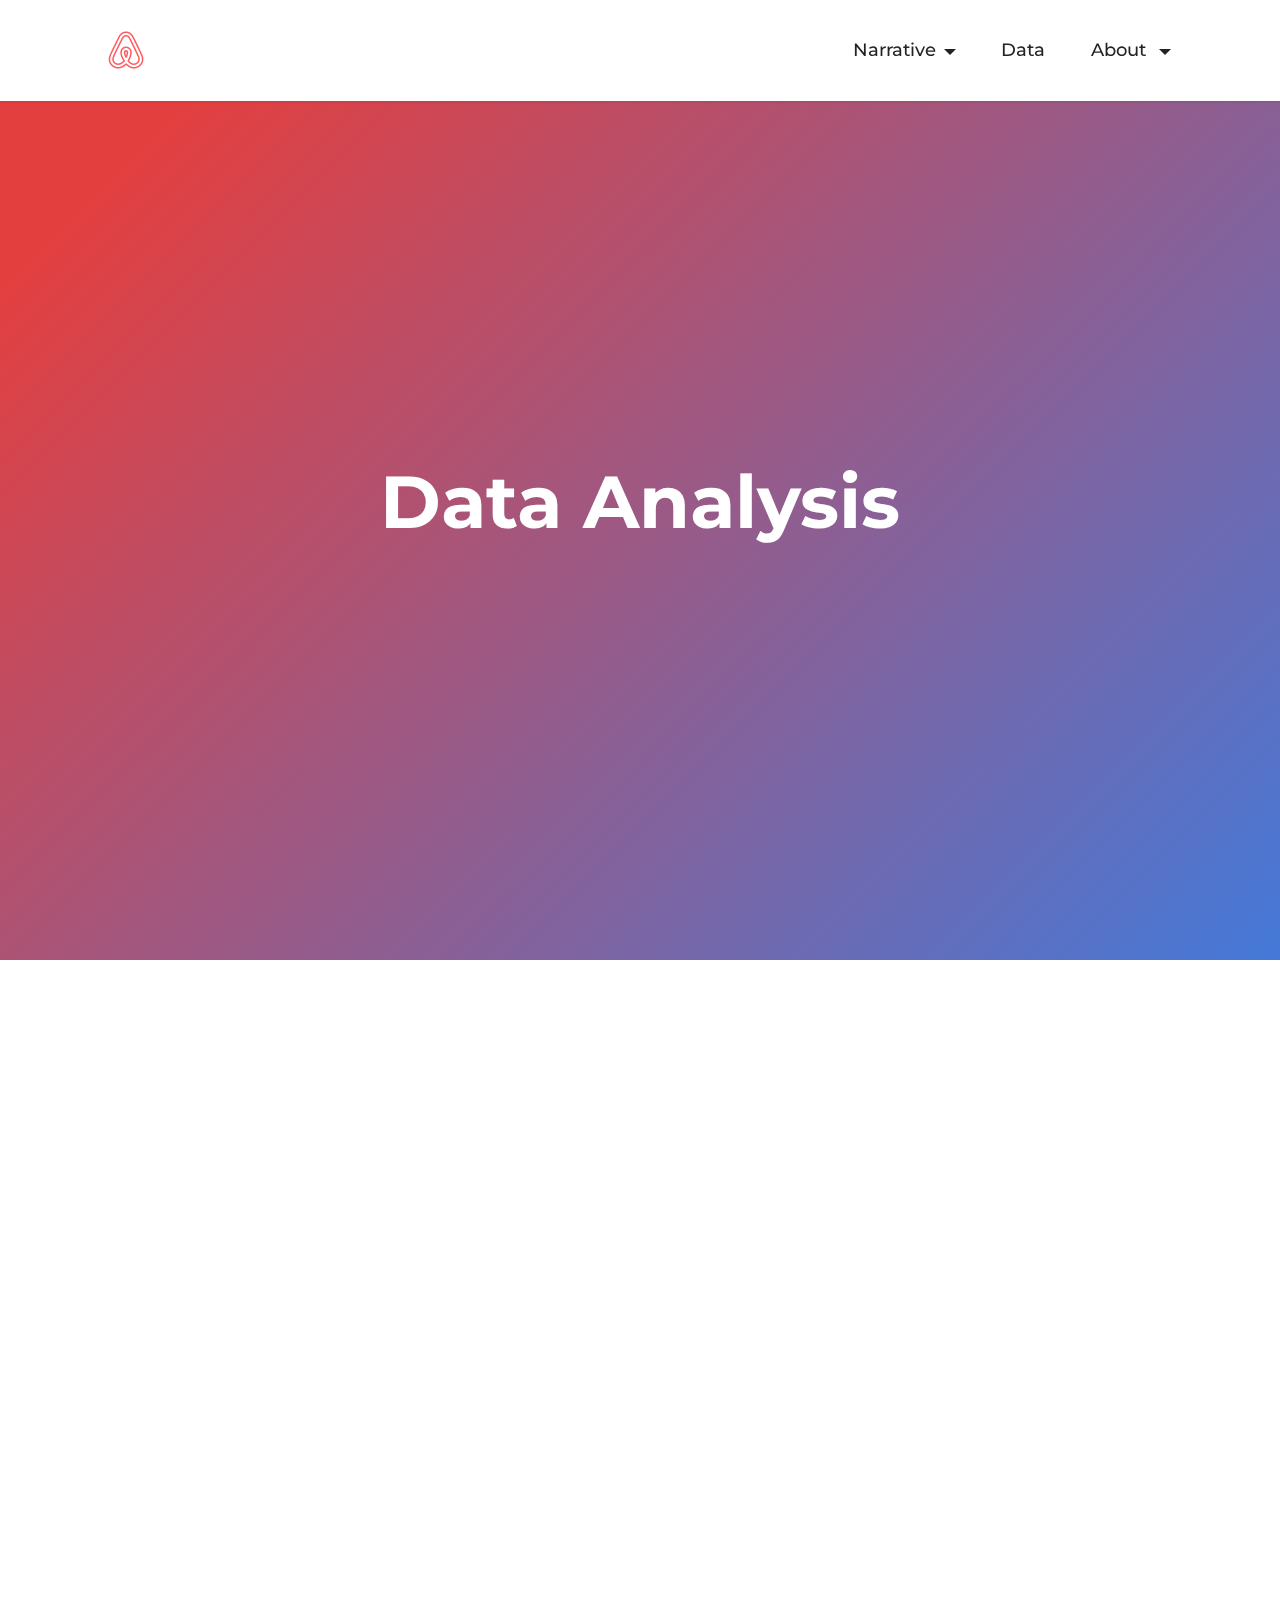
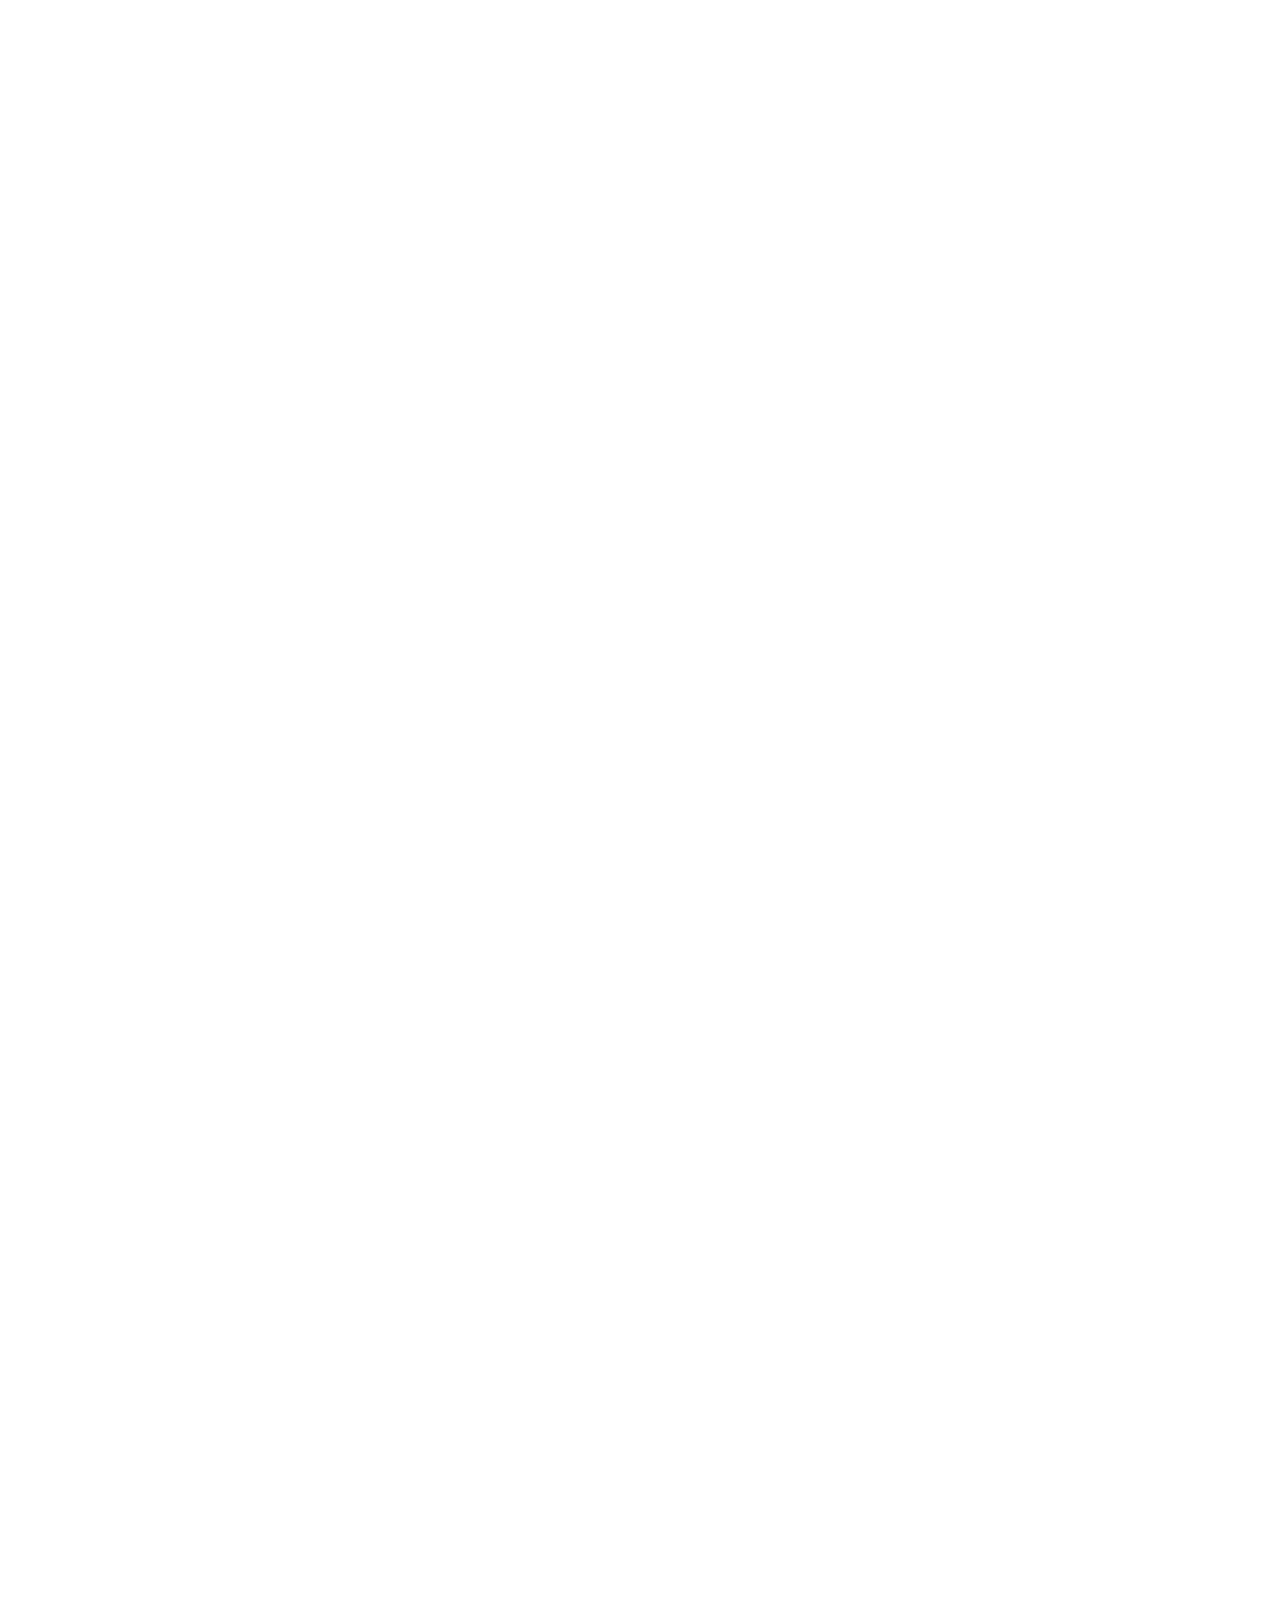
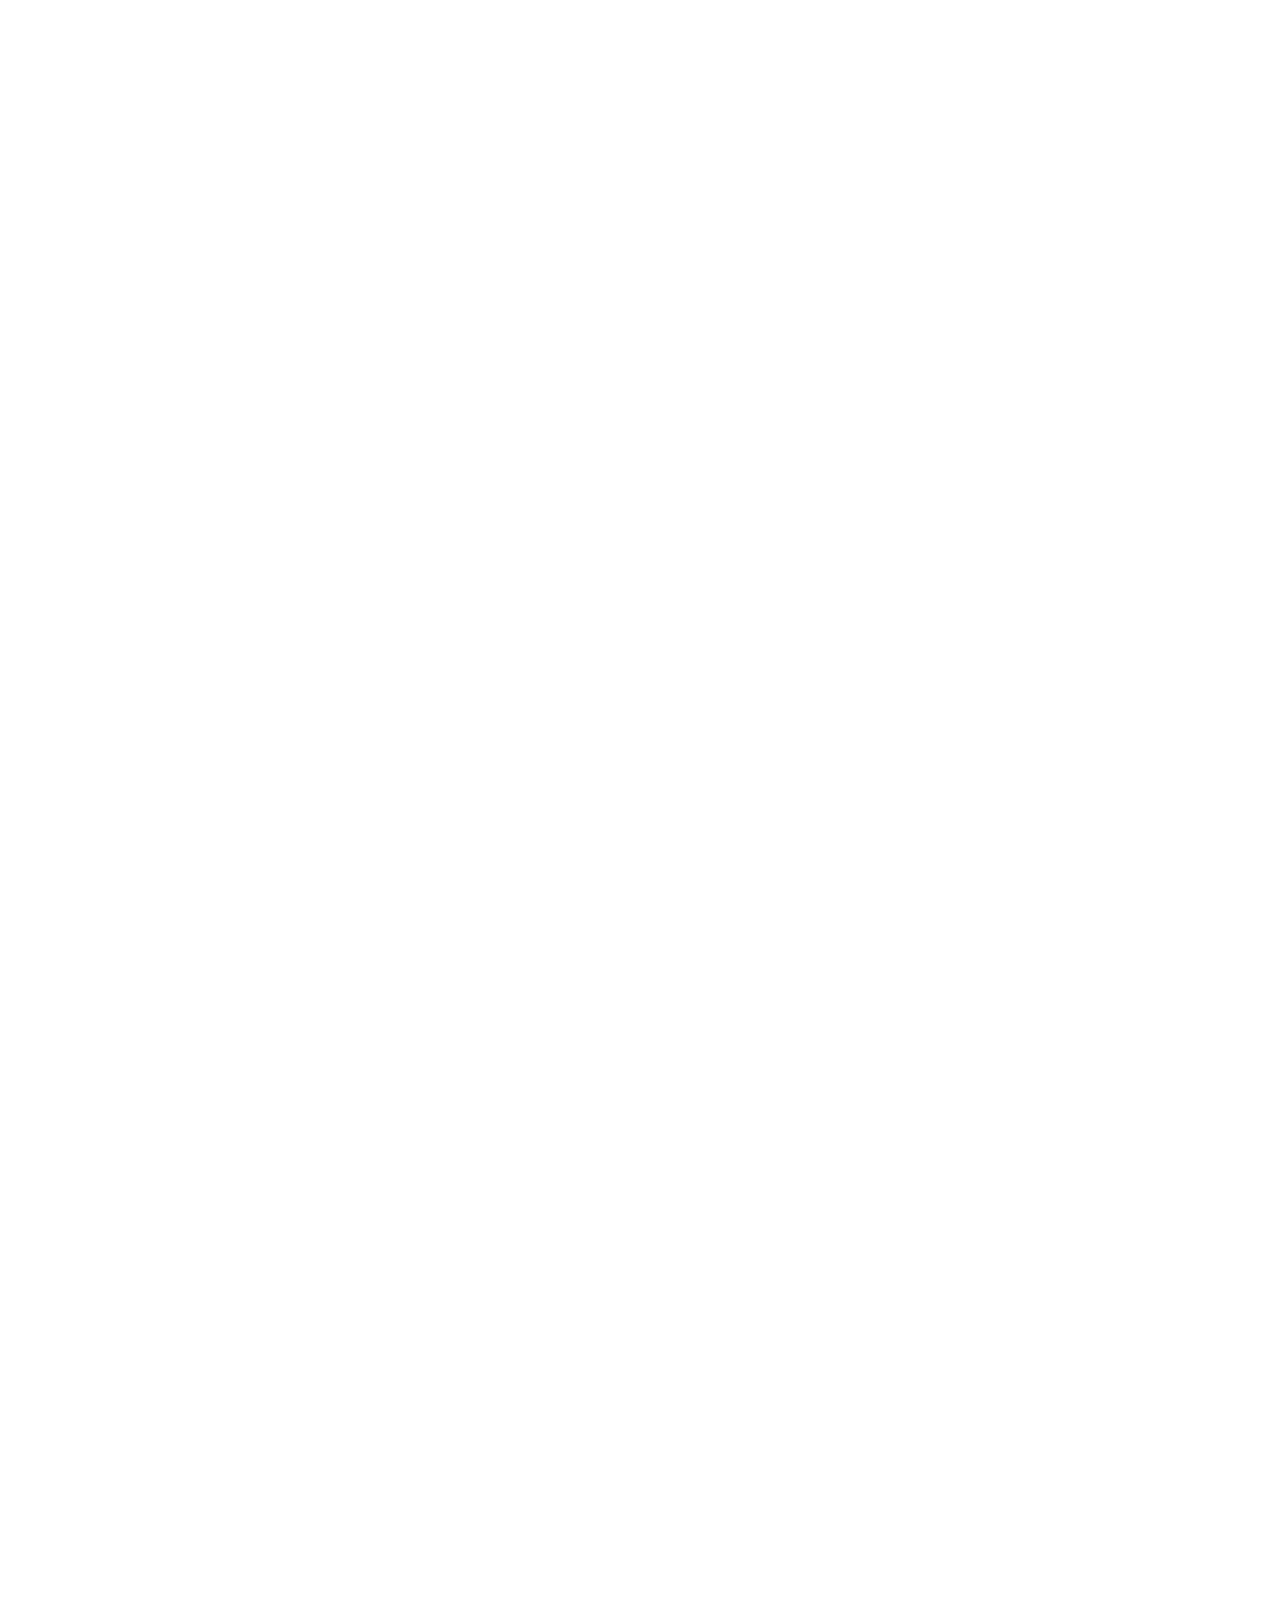
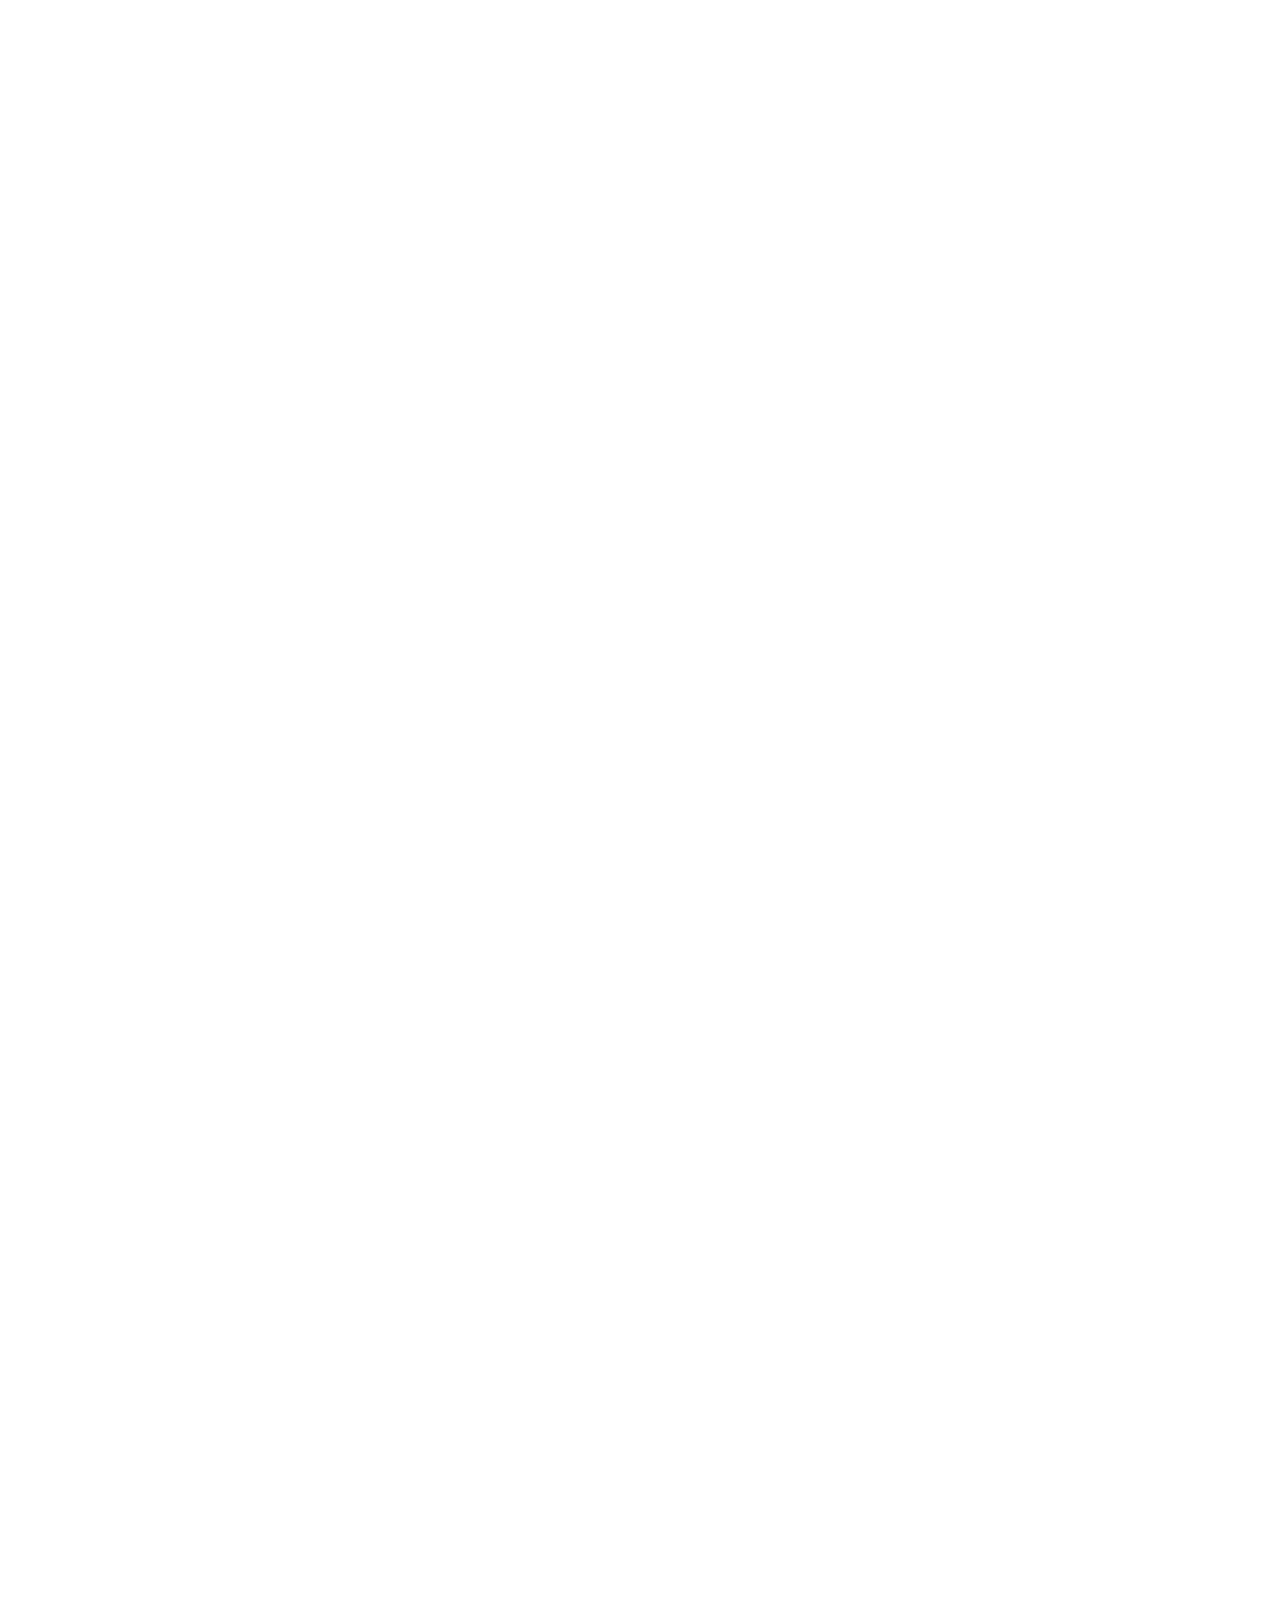
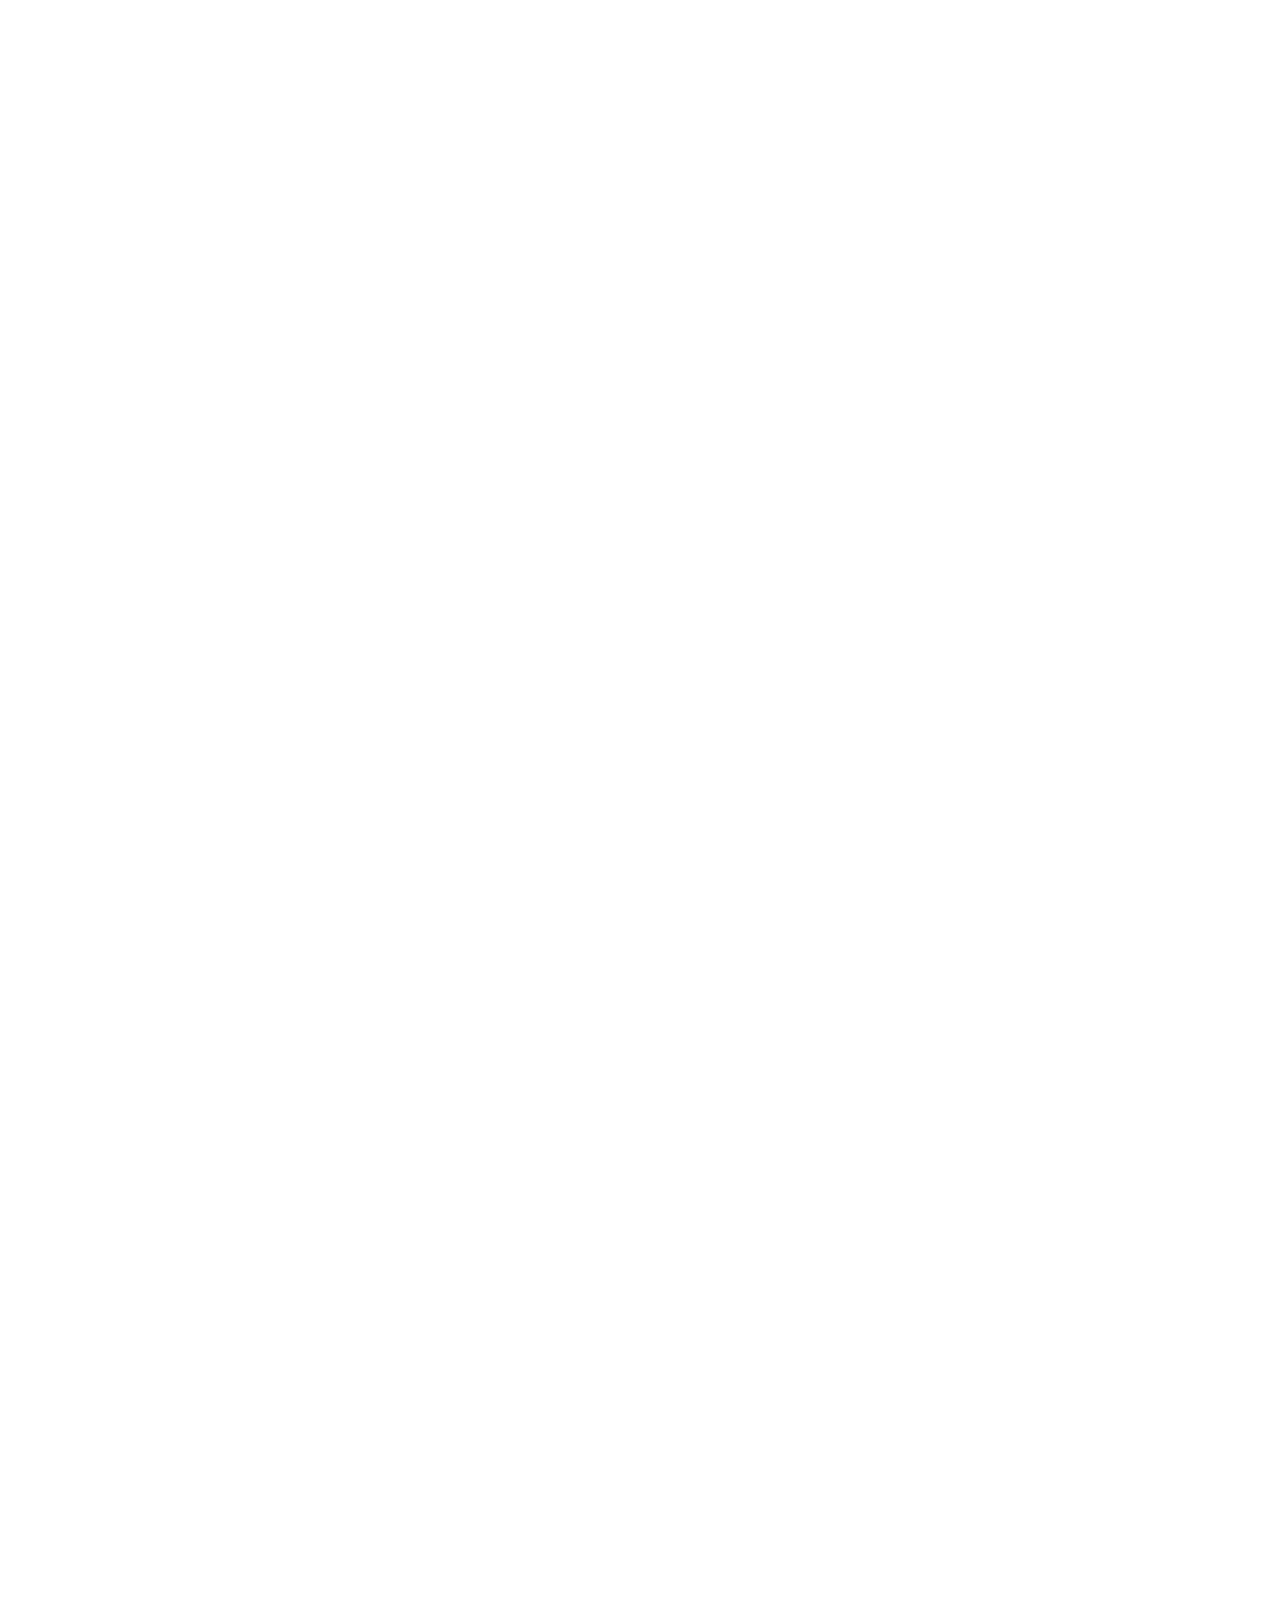
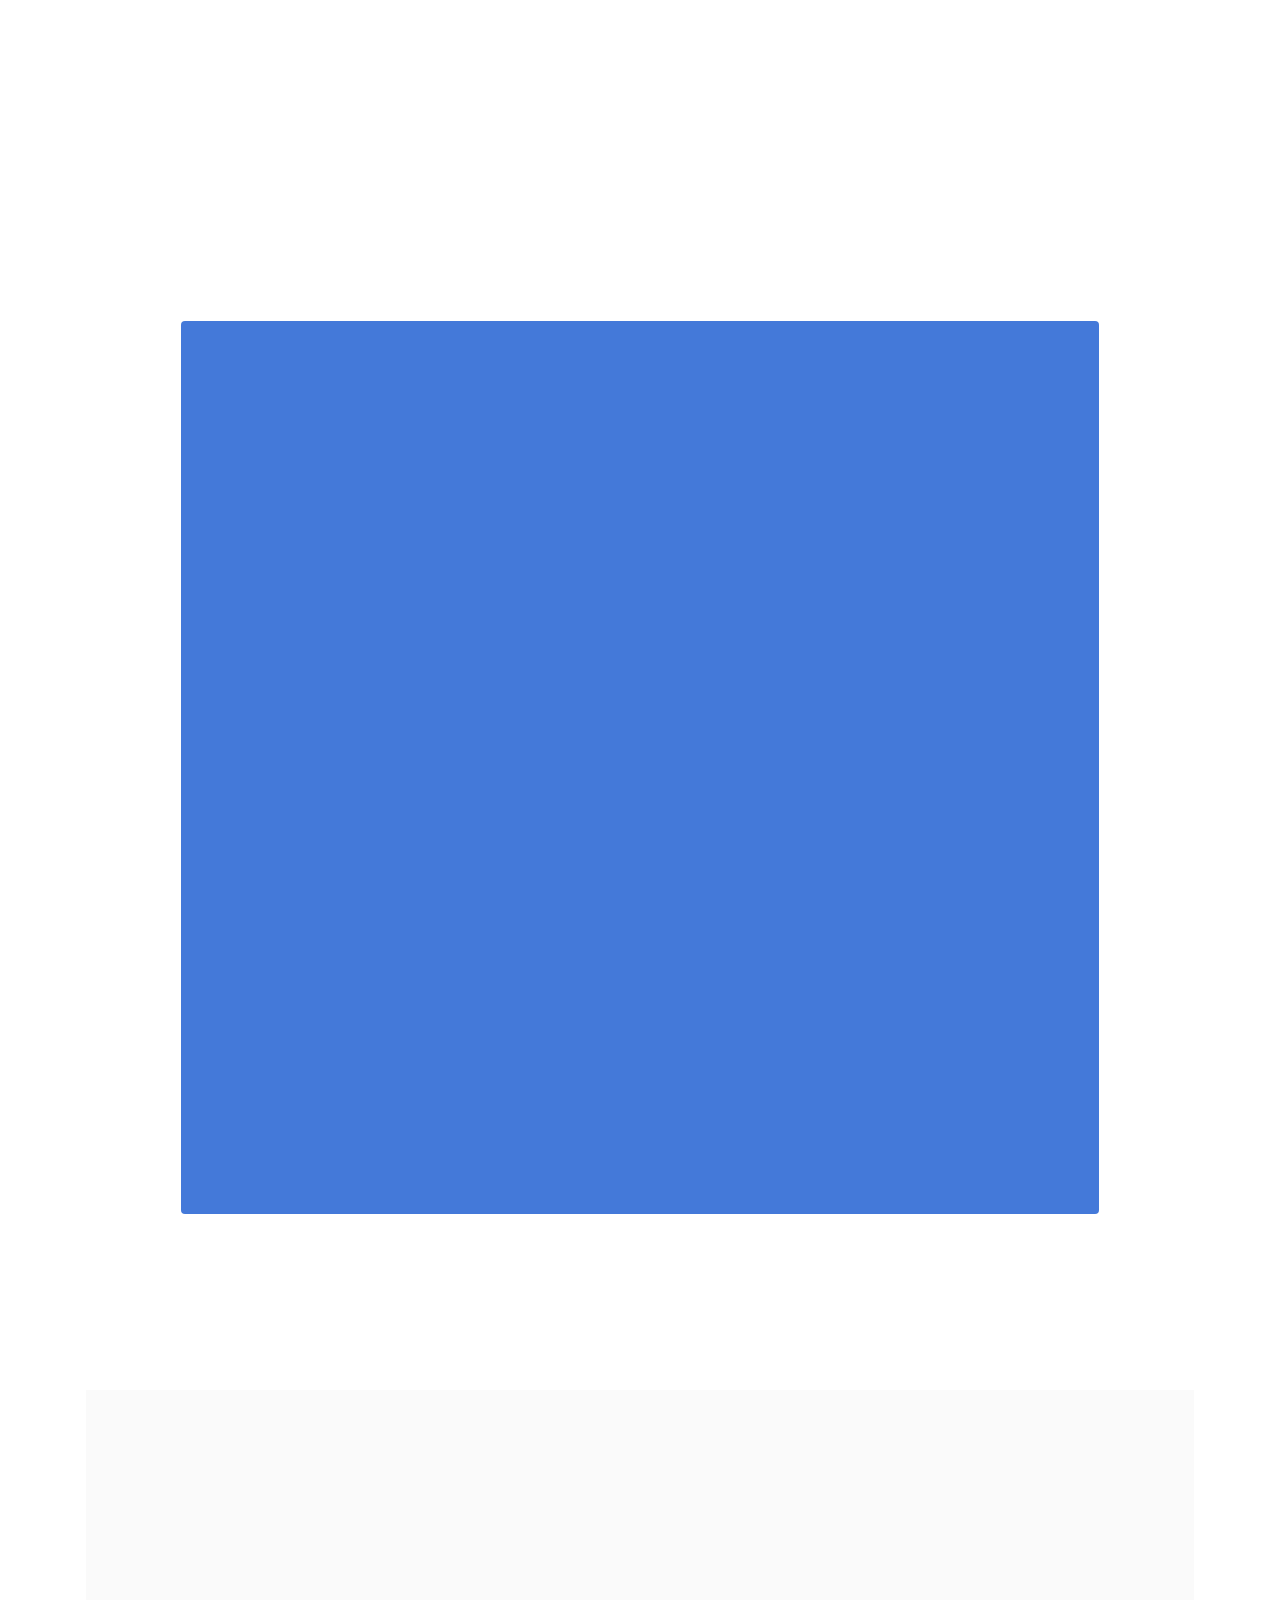
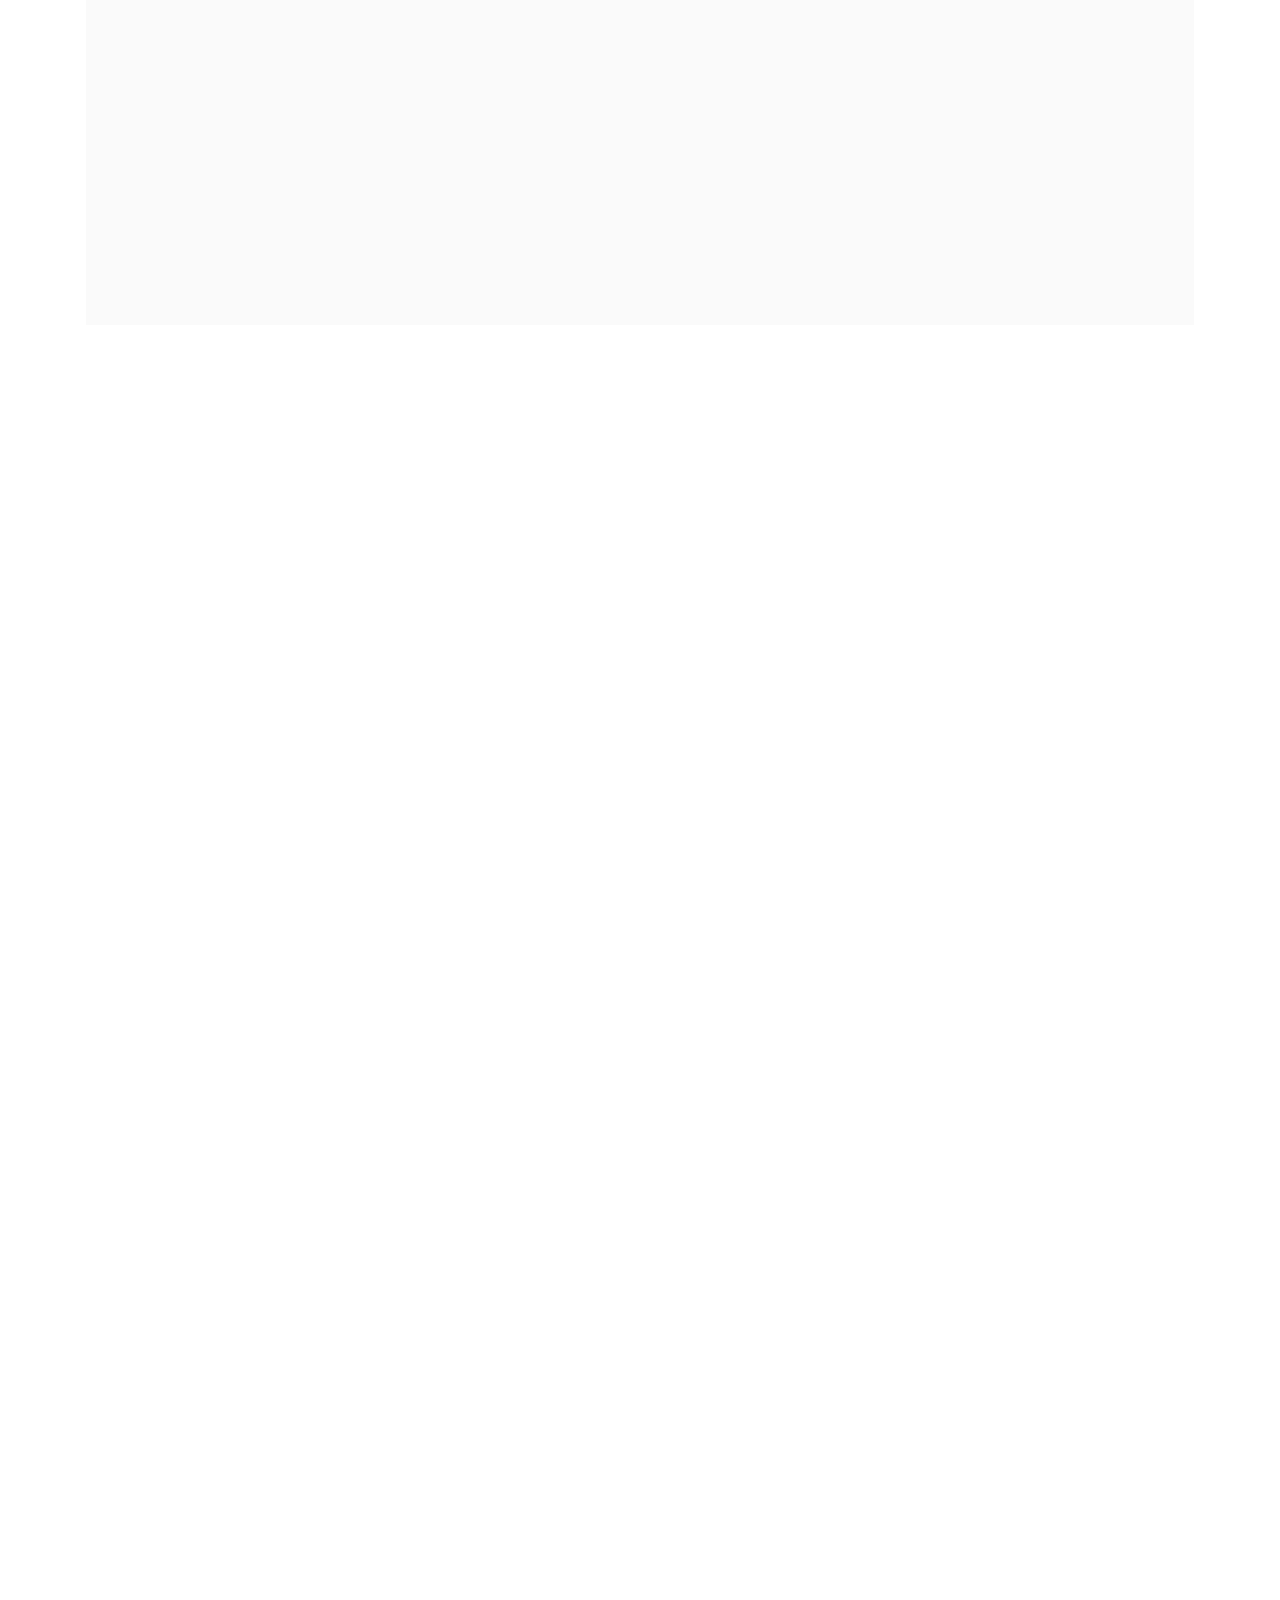
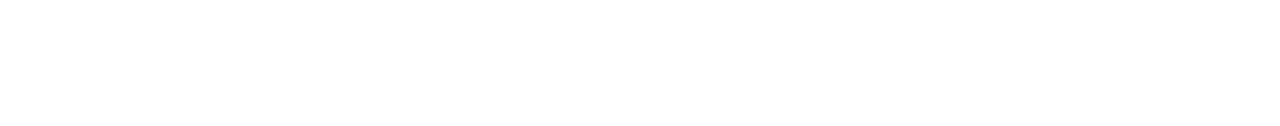
==== Analysis.html @ 1869eb90 "ye" ====
<!DOCTYPE html>
<html  >
<head>
  <!-- Site made with Mobirise Website Builder v5.6.11, https://mobirise.com -->
  <meta charset="UTF-8">
  <meta http-equiv="X-UA-Compatible" content="IE=edge">
  <meta name="generator" content="Mobirise v5.6.11, mobirise.com">
  <meta name="twitter:card" content="summary_large_image"/>
  <meta name="twitter:image:src" content="">
  <meta property="og:image" content="">
  <meta name="twitter:title" content="Analysis">
  <meta name="viewport" content="width=device-width, initial-scale=1, minimum-scale=1">
  <link rel="shortcut icon" href="assets/images/mbr-1-80x80.png" type="image/x-icon">
  <meta name="description" content="">
  
  
  <title>Analysis</title>
  <link rel="stylesheet" href="assets/web/assets/mobirise-icons2/mobirise2.css">
  <link rel="stylesheet" href="assets/bootstrap/css/bootstrap.min.css">
  <link rel="stylesheet" href="assets/bootstrap/css/bootstrap-grid.min.css">
  <link rel="stylesheet" href="assets/bootstrap/css/bootstrap-reboot.min.css">
  <link rel="stylesheet" href="assets/animatecss/animate.css">
  <link rel="stylesheet" href="assets/dropdown/css/style.css">
  <link rel="stylesheet" href="assets/socicon/css/styles.css">
  <link rel="stylesheet" href="assets/theme/css/style.css">
  <link rel="preload" href="https://fonts.googleapis.com/css?family=Montserrat:100,200,300,400,500,600,700,800,900,100i,200i,300i,400i,500i,600i,700i,800i,900i&display=swap" as="style" onload="this.onload=null;this.rel='stylesheet'">
  <noscript><link rel="stylesheet" href="https://fonts.googleapis.com/css?family=Montserrat:100,200,300,400,500,600,700,800,900,100i,200i,300i,400i,500i,600i,700i,800i,900i&display=swap"></noscript>
  <link rel="preload" as="style" href="assets/mobirise/css/mbr-additional.css"><link rel="stylesheet" href="assets/mobirise/css/mbr-additional.css" type="text/css">
  
  
  
  
</head>
<body>
  
  <section data-bs-version="5.1" class="menu menu2 cid-tgT6iob2HV" once="menu" id="menu2-1x">
    
    <nav class="navbar navbar-dropdown navbar-fixed-top navbar-expand-lg">
        <div class="container">
            <div class="navbar-brand">
                <span class="navbar-logo">
                    <a href="index.html">
                        <img src="assets/images/mbr-1-80x80.png" alt="Mobirise Website Builder" style="height: 5rem;">
                    </a>
                </span>
                
            </div>
            <button class="navbar-toggler" type="button" data-toggle="collapse" data-bs-toggle="collapse" data-target="#navbarSupportedContent" data-bs-target="#navbarSupportedContent" aria-controls="navbarNavAltMarkup" aria-expanded="false" aria-label="Toggle navigation">
                <div class="hamburger">
                    <span></span>
                    <span></span>
                    <span></span>
                    <span></span>
                </div>
            </button>
            <div class="collapse navbar-collapse" id="navbarSupportedContent">
                <ul class="navbar-nav nav-dropdown nav-right" data-app-modern-menu="true"><li class="nav-item dropdown"><a class="nav-link link text-black text-primary dropdown-toggle display-4" href="page1.html" data-toggle="dropdown-submenu" data-bs-toggle="dropdown" data-bs-auto-close="outside" aria-expanded="false">Narrative</a><div class="dropdown-menu" aria-labelledby="dropdown-958"><a class="text-black text-primary dropdown-item display-4" href="Narrative.html">Introduction</a><a class="text-black text-primary dropdown-item display-4" href="Timeline.html">Timeline<br></a><a class="text-black text-primary dropdown-item display-4" href="Analysis.html">Analysis</a></div></li>
                    <li class="nav-item"><a class="nav-link link text-black text-primary display-4" href="Data.html">Data</a></li>
                    <li class="nav-item dropdown"><a class="nav-link link text-black dropdown-toggle show display-4" href="https://mobiri.se" data-toggle="dropdown-submenu" data-bs-toggle="dropdown" data-bs-auto-close="outside" aria-expanded="false">About&nbsp;<br></a><div class="dropdown-menu show" aria-labelledby="dropdown-671" data-bs-popper="none"><a class="text-black dropdown-item text-primary display-4" href="Meet the Team.html">Our Team</a><a class="text-black dropdown-item text-primary display-4" href="Our Project.html">Our Project</a><a class="text-black dropdown-item text-primary display-4" href="Bibliography.html">Bibliography</a></div></li></ul>
                
                
            </div>
        </div>
    </nav>
</section>

<section data-bs-version="5.1" class="header18 cid-tgUKvwSfLv mbr-fullscreen" id="header18-20">

    

    
    

    <div class="align-center container">
        <div class="row justify-content-center">
            <div class="col-12 col-lg-10">
                <h1 class="mbr-section-title mbr-fonts-style mbr-white mb-3 display-1"><strong>Data Analysis</strong></h1>
                
                
                
            </div>
        </div>
    </div>
</section>

<section data-bs-version="5.1" class="features11 cid-tgUKPgwNLp" id="features12-21">

    

    
    
    <div class="container">
        <div class="m-0 row align-items-center">
            <div class="col-12 col-lg">
                <div class="card-wrapper">
                    <div class="card-box">
                        <h4 class="card-title mbr-fonts-style mb-4 display-2">
                            <strong><u>1.) What neighborhoods in Los Angeles have the most listings and why?</u></strong></h4>
                        <p class="mbr-text mbr-fonts-style mb-4 display-7">&nbsp; &nbsp; The visualization on the right displays the number of Airbnb listings in each neighborhood, the neighborhood with the most listings is Hollywood, followed by Venice, Long Beach, Santa Monica, and Downtown. As we explore the reasoning behind the popularity of Airbnb in these specific areas, we look towards an article written by Max Belasco, which explains that despite Airbnb’s claim that their business model allows working families to afford their homes in an increasingly competitive and pricey market, the majority of Airbnb’s revenue within the county has been for entire home rentals that appear to be hotel-ized (Belasco 2021). <br><br>&nbsp; &nbsp; This is consistent with the data seen in our visualization, which shows that most Airbnbs in Los Angeles are entire homes or apartments. Belasco’s observation that most of Airbnb’s revenue comes from “hotel-ized” listings shows that Airbnb is a market competitor in the hotel industry, meaning that similar to hotels, there are more listings in areas that are tourism heavy. This would explain why areas like Hollywood, a major tourist attraction, have significantly more listings than other, more residential neighborhoods. Additionally, in an article titled “Analyzing and Predicting the Spatial Penetration of Airbnb in U.S. Cities,” the authors concluded that Airbnbs tend to populate a creative sector closer to the city center of each city regardless of population composition, size, or wealth (Quattrone et. al 2018).<br><br>&nbsp; &nbsp; Sure enough, the neighborhoods in Los Angeles with the highest number of Airbnb listings, such as Hollywood and Venice, are thriving cultural areas of the city. Overall, from our analysis of the Airbnb data and research, the neighborhoods in Los Angeles with the most Airbnb listings are those that have a high number of tourists and those that are considered creative sectors of the city.&nbsp;<br></p>
                        
                        
                    </div>
                </div>
            </div>
            <div class="p-0 col-12 col-lg-6 md-pb">
                <div class="image-wrapper">
                    <img src="assets/images/image2-620x636.png" alt="Mobirise Website Builder">
                </div>
            </div>
        </div>
    </div>
</section>

<section data-bs-version="5.1" class="header9 cid-tgUOTCA3n0" id="header9-27">

    

    
    

    <div class="text-center container">
        <div class="row justify-content-center">
            <div class="col-md-12 col-lg-9">
                <div class="image-wrap mb-4">
                    <img src="assets/images/map-of-airbnb-listings-in-los-angeles-1646x1066.png" alt="Mobirise Website Builder">
                </div>
                
                <p class="mbr-text mbr-fonts-style display-4">&nbsp; &nbsp; The map of Airbnb listings shows that Hollywood contains the most number of listings, closely followed by other big-name neighborhoods such as Venice, Long Beach, and more. This is in-line with the findings in “Analyzing and Predicting the Spatial Penetration of Airbnb in U.S. Cities,” which claims that Airbnbs tend to populate among the more creative sectors of cities. Hollywood is arguably the most creative sector of LA, and even the country, as the entertainment industry hub of the nation. Thus, listings tending to populate in these areas as expected.&nbsp;&nbsp;<br></p>
                
            </div>
        </div>
    </div>
</section>

<section data-bs-version="5.1" class="content4 cid-tgUMJ5lMqJ" id="content4-22">
    

    
    
    <div class="container">
        <div class="row justify-content-center">
            <div class="title col-md-12 col-lg-10">
                <h3 class="mbr-section-title mbr-fonts-style align-center mb-4 display-2">
                    <strong><u>2.) Is there a relationship between Airbnb density and the socioeconomic status of local communities? How does Airbnb affect socioeconomic changes in those neighborhoods?</u></strong></h3>
                <h4 class="mbr-section-subtitle align-center mbr-fonts-style mb-4 display-7">&nbsp; &nbsp; This research question investigates if the relationship between Airbnb density and the socioeconomic status of different neighborhoods is statistically significant. In our case, since the majority of the neighborhoods in LA cover similar sizes of areas, by comparing the number of Airbnb in each neighborhood, we would have a clear insight into Airbnb density. To simplify the research question, we choose the median annual household income in each neighborhood as the main indicator for the local socioeconomic status, while considering tourism and commercial activities as minor indicators at the same time. 
<div><br></div></h4>
                
            </div>
        </div>
    </div>
</section>

<section data-bs-version="5.1" class="image1 cid-tgUMRDrMdX mbr-fullscreen" id="image1-23">
    

    
    

    <div>
        <div class="row align-items-center">
            <div class="col-12 col-lg-6">
                <div class="image-wrapper">
                    <img src="assets/images/image3-1076x639.png" alt="Mobirise Website Builder">
                    
                </div>
            </div>
            <div class="col-12 col-lg-4">
                <div class="text-wrapper">
                    
                    <p class="mbr-text mbr-fonts-style display-7">&nbsp; &nbsp; First, we will focus on if the increasing number of Airbnb listings would impact the social order within a neighborhood. The visualization above presents the number of Airbnb in each neighborhood in Los Angeles: the longer the bar for a neighborhood is, the more Airbnb households are located inside that neighborhood. In the graph, we have bars of 3 different colors, with each color corresponding to a neighborhood group. <br><br>&nbsp; &nbsp; From the previous data analysis, we knew that there are more than 40k Airbnb households listed in our dataset; together with the graph above, we can see that the distribution of these Airbnb households is not equally located in each neighborhood. We can see that Hollywood is the neighborhood with the most Airbnb households. There are 4 neighborhoods (Hollywood, Venice, Long Beach, and Santa Monica) with more than 1000 Airbnb households, while the majority of neighborhoods only have less than 200 Airbnb households. <br><br>&nbsp; &nbsp; This is potentially due to the high volume of travelers visiting the tourist attractions in these neighborhoods. A high volume of tourists could contribute to more commercial activities but also potentially more violence in these neighborhoods, which could severely deflate the public security level of these neighborhoods.<br><br>This inference is bolstered by the study of a group of researchers, who argue that neighborhoods with increasing numbers of Airbnb listings tend to have more violence in the neighborhood within the following years (Ke et al. 2021). They then refuted this finding in their study, claiming that the higher frequency of violent crimes is due to the erosion of a neighborhood, rather than the previous assumption that Airbnb listings bring in tourism, which consequently brings crime along with it.<br></p>
                </div>
            </div>
        </div>
    </div>
</section>

<section data-bs-version="5.1" class="image2 cid-tgUO5ht5OE" id="image2-26">
    

    
    

    <div class="container">
        <div class="row align-items-center">
            <div class="col-12 col-lg-6">
                <div class="image-wrapper">
                    <img src="assets/images/screenshot-2022-09-08-231954-634x354.png" alt="Mobirise Website Builder">
                    
                </div>
            </div>
            <div class="col-12 col-lg">
                <div class="text-wrapper">
                    
                    <p class="mbr-text mbr-fonts-style display-7">&nbsp; &nbsp; Therefore, we couldn’t form the conclusion that higher Airbnb density is related to a relatively turbulent neighborhood, and there might be other factors that result in the increasing violence cases.<br>&nbsp; &nbsp; <br>&nbsp; &nbsp; We can say that an increasing number of Airbnb in neighborhoods is associated with lower income levels for the local residents, but this correlation is relatively weak. In a more realistic case, having more short-term rentals in a neighborhood might, to some extent, have some impact on the real estate market and disturb the labor structure, argued by Dayne Lee in one of his researches (Lee, 2016). <br><br>&nbsp; &nbsp; The low price short-term rentals in these communities offer people a more affordable place to temporarily stay, hampering people’s willingness to purchase a house or signing long-term lease with local landlords. Meanwhile, as more people switch to short-term rental contracts, they are now of higher mobility as they could simply move to a different place when their leases expire. <br><br>&nbsp; &nbsp; In one word, although the impact might not be quite significant, we can see how Airbnb and other short-term rental businesses would gradually undermine the local economy, especially local housing businesses.</p>
                </div>
            </div>
        </div>
    </div>
</section>

<section data-bs-version="5.1" class="content4 cid-tgUQNS4DC6" id="content4-2b">
    

    
    
    <div class="container">
        <div class="row justify-content-center">
            <div class="title col-md-12 col-lg-10">
                <h3 class="mbr-section-title mbr-fonts-style align-center mb-4 display-2"><strong><u>3.) How does the Airbnb price vary across different neighborhood groups in Los Angeles and how is Airbnb price compared to the local hotel price?
</u></strong><div><strong><u><br></u></strong></div></h3>
                
                
            </div>
        </div>
    </div>
</section>

<section data-bs-version="5.1" class="image3 cid-tgV2E5Hu3p" id="image3-2k">
    

    
    

    <div class="container">
        <div class="row justify-content-center">
            <div class="col-12 col-lg-10">
                <div class="image-wrapper">
                    <img src="assets/images/image6-1836x709.png" alt="Mobirise Website Builder">
                    
                </div>
            </div>
        </div>
    </div>
</section>

<section data-bs-version="5.1" class="content15 cid-tgUQYsKav8" id="content15-2c">

    

    
    
    <div class="container">
        <div class="row justify-content-center">
            <div class="card col-md-12 col-lg-10">
                <div class="card-wrapper">
                    <div class="card-box align-left">
                        
                        <p class="mbr-text mbr-fonts-style display-7">&nbsp; &nbsp; The map above presents the Airbnb price for each neighborhood in Los Angeles. Each dot represents the Airbnb household at that particular location, and for each dot, we have its precise location, neighborhood, neighborhood group, and the price listed. <br><br>&nbsp; &nbsp; The color for each dot indicates which neighborhood group this Airbnb is located in, and the smaller the size of the dot is, the lower the price of that Airbnb household is. Since the average hotel price in Los Angeles falls in the range from $73 to $288, with an average of $135, having dots on the map with the smallest size indicates that the Airbnb at that location would have a price equal to or lower than $135, which is the average hotel price in LA. <br><br>&nbsp; &nbsp; From the map above, we can see that most of the dots have the smallest size and they seem to disperse equally throughout each neighborhood group, which means the majority of Airbnbs in LA have a price lower than the average hotel price, and these low-priced Airbnbs are equally located in each neighborhood group. And for regions with famous travel destinations, including neighborhoods like Hollywood, Newport Beach and Laguna Beach, Airbnbs are more densely located and the price of Airbnb could vary vastly: while the majority of dots are still small, there are some dots that are particularly large and pale, meaning that Airbnbs at these places could be especially costly. <br><br>&nbsp; &nbsp; Therefore, we can say that the Airbnb price in these two neighborhood groups are generally lower than the average hotel price in LA; but for visitors that are planning to stay around tourist spots, they might need to reconsider their budget limit before selecting an Airbnb.&nbsp;<br></p>
                        
                    </div>
                </div>
            </div>
        </div>
    </div>
</section>

<section data-bs-version="5.1" class="features15 cid-tgV1034Tc8" id="features16-2j">

    

    
    
    <div class="container">
        <div class="content-wrapper">
            <div class="row align-items-center">
                <div class="col-12 col-lg">
                    <div class="text-wrapper">
                        
                        <p class="mbr-text mbr-fonts-style mb-4 display-4">&nbsp; &nbsp; And for regions with famous travel destinations, including neighborhoods like Hollywood, Newport Beach and Laguna Beach, Airbnbs are more densely located and the price of Airbnb could vary vastly: while the majority of dots are still small, there are some dots that are particularly large and pale, meaning that Airbnbs at these places could be especially costly. Therefore, we can say that the Airbnb price in these two neighborhood groups are generally lower than the average hotel price in LA; but for visitors that are planning to stay around tourist spots, they might need to reconsider their budget limit before selecting an Airbnb.</p>
                        
                    </div>
                </div>
                <div class="col-12 col-lg-6">
                    <div class="image-wrapper">
                        <img src="assets/images/sheet-1-980x561.png" alt="Mobirise Website Builder">
                    </div>
                </div>
            </div>
        </div>
    </div>
</section>

<section data-bs-version="5.1" class="content7 cid-tgURAMGNS7" id="content7-2d">
    
    <div class="container">
        <div class="row justify-content-center">
            <div class="col-12 col-md-10">
                <blockquote>
                <h5 class="mbr-section-title mbr-fonts-style mb-2 display-2"><strong><u>Conclusion</u></strong><br><strong><u><br></u></strong></h5>
                <p class="mbr-text mbr-fonts-style display-4">&nbsp; &nbsp; Through our data analysis, we reaffirm our prior statement that <strong>Airbnb listings in popular Los Angeles neighborhoods contribute to major shifts in the socioeconomic characteristics of these neighborhoods. 
</strong><br>
<br>&nbsp; &nbsp; According to data sourced from the US Census Bureau, the most populated neighborhoods in Los Angeles include (in chronological order) South Los Angeles, Southeast Los Angeles, Hollywood, Van Nuys, and Koreatown. When we observed the Los Angeles neighborhoods with the most Airbnb listings, we found that the ratio of Airbnbs in each neighborhood often did not correspond with the overall population of their respective neighborhood. The neighborhoods with the most Airbnb listings include the very popular and more tourist-prone areas such as Hollywood, Venice, Long Beach, and Santa Monica. The frequency of listings gives insight into where tourists are more attracted to stay, as people typically rent AirBnbs when on vacation or while visiting areas where they do not reside. <br><br>&nbsp; &nbsp; Therefore, the neighborhoods with the most Airbnb listings in Los Angeles reflect those that are the most popular with tourists. This shows direct evidence of the Los Angeles tourism industry, which has been proven to impact communities in areas by distorting the housing market, reducing the affordable housing supply, and <strong>encouraging harmful gentrification that removes local individuals from spaces in which they belong</strong>. <br><br>&nbsp; &nbsp; Analyzing the density and price of Airbnb listings in each neighborhood can further confirm these findings, as being able to pinpoint high-density areas opens doors for further research into how a high volume of tourists affects these specific neighborhoods while higher prices give insight into which tourist destinations are most desirable. <br><br>&nbsp; &nbsp; While a high volume of tourists could contribute to more commercial activities and a thriving tourist-<em>based </em>economy, consequences such as more opportunities for crime or violent activities leave room for exploration. Further studies would give more insight into how digital peer-to-peer tourism companies like Airbnb directly influence neighborhood trends such as economic status, overall population, and gentrification over time.&nbsp;</p></blockquote>
            </div>
        </div>
    </div>
</section><section class="display-7" style="padding: 0;align-items: center;justify-content: center;flex-wrap: wrap;    align-content: center;display: flex;position: relative;height: 4rem;"><a href="https://mobiri.se/2863000" style="flex: 1 1;height: 4rem;position: absolute;width: 100%;z-index: 1;"><img alt="" style="height: 4rem;" src="[data-uri]"></a><p style="margin: 0;text-align: center;" class="display-7"></p><a style="z-index:1" href="https://mobirise.com/html-builder.html"></a></section><script src="assets/bootstrap/js/bootstrap.bundle.min.js"></script>  <script src="assets/smoothscroll/smooth-scroll.js"></script>  <script src="assets/ytplayer/index.js"></script>  <script src="assets/dropdown/js/navbar-dropdown.js"></script>  <script src="assets/theme/js/script.js"></script>  
  
  
 <div id="scrollToTop" class="scrollToTop mbr-arrow-up"><a style="text-align: center;"><i class="mbr-arrow-up-icon mbr-arrow-up-icon-cm cm-icon cm-icon-smallarrow-up"></i></a></div>
    <input name="animation" type="hidden">
  </body>
</html>
---- assets/web/assets/mobirise-icons2/mobirise2.css ----
@font-face {
  font-family: 'Moririse2';
  font-display: swap;
  src:  url('mobirise2.eot?f2bix4');
  src:  url('mobirise2.eot?f2bix4#iefix') format('embedded-opentype'),
    url('mobirise2.ttf?f2bix4') format('truetype'),
    url('mobirise2.woff?f2bix4') format('woff'),
    url('mobirise2.svg?f2bix4#mobirise2') format('svg');
  font-weight: normal;
  font-style: normal;
}

[class^="mobi-"], [class*=" mobi-"] {
  /* use !important to prevent issues with browser extensions that change fonts */
  font-family: 'Moririse2' !important;
  speak: none;
  font-style: normal;
  font-weight: normal;
  font-variant: normal;
  text-transform: none;
  line-height: 1;

  /* Better Font Rendering =========== */
  -webkit-font-smoothing: antialiased;
  -moz-osx-font-smoothing: grayscale;
}

.mobi-mbri-add-submenu:before {
  content: "\e900";
}
.mobi-mbri-alert:before {
  content: "\e901";
}
.mobi-mbri-align-center:before {
  content: "\e902";
}
.mobi-mbri-align-justify:before {
  content: "\e903";
}
.mobi-mbri-align-left:before {
  content: "\e904";
}
.mobi-mbri-align-right:before {
  content: "\e905";
}
.mobi-mbri-android:before {
  content: "\e906";
}
.mobi-mbri-apple:before {
  content: "\e907";
}
.mobi-mbri-arrow-down:before {
  content: "\e908";
}
.mobi-mbri-arrow-next:before {
  content: "\e909";
}
.mobi-mbri-arrow-prev:before {
  content: "\e90a";
}
.mobi-mbri-arrow-up:before {
  content: "\e90b";
}
.mobi-mbri-bold:before {
  content: "\e90c";
}
.mobi-mbri-bookmark:before {
  content: "\e90d";
}
.mobi-mbri-bootstrap:before {
  content: "\e90e";
}
.mobi-mbri-briefcase:before {
  content: "\e90f";
}
.mobi-mbri-browse:before {
  content: "\e910";
}
.mobi-mbri-bulleted-list:before {
  content: "\e911";
}
.mobi-mbri-calendar:before {
  content: "\e912";
}
.mobi-mbri-camera:before {
  content: "\e913";
}
.mobi-mbri-cart-add:before {
  content: "\e914";
}
.mobi-mbri-cart-full:before {
  content: "\e915";
}
.mobi-mbri-cash:before {
  content: "\e916";
}
.mobi-mbri-change-style:before {
  content: "\e917";
}
.mobi-mbri-chat:before {
  content: "\e918";
}
.mobi-mbri-clock:before {
  content: "\e919";
}
.mobi-mbri-close:before {
  content: "\e91a";
}
.mobi-mbri-cloud:before {
  content: "\e91b";
}
.mobi-mbri-code:before {
  content: "\e91c";
}
.mobi-mbri-contact-form:before {
  content: "\e91d";
}
.mobi-mbri-credit-card:before {
  content: "\e91e";
}
.mobi-mbri-cursor-click:before {
  content: "\e91f";
}
.mobi-mbri-cust-feedback:before {
  content: "\e920";
}
.mobi-mbri-database:before {
  content: "\e921";
}
.mobi-mbri-delivery:before {
  content: "\e922";
}
.mobi-mbri-desktop:before {
  content: "\e923";
}
.mobi-mbri-devices:before {
  content: "\e924";
}
.mobi-mbri-down:before {
  content: "\e925";
}
.mobi-mbri-download-2:before {
  content: "\e926";
}
.mobi-mbri-download:before {
  content: "\e927";
}
.mobi-mbri-drag-n-drop-2:before {
  content: "\e928";
}
.mobi-mbri-drag-n-drop:before {
  content: "\e929";
}
.mobi-mbri-edit-2:before {
  content: "\e92a";
}
.mobi-mbri-edit:before {
  content: "\e92b";
}
.mobi-mbri-error:before {
  content: "\e92c";
}
.mobi-mbri-extension:before {
  content: "\e92d";
}
.mobi-mbri-features:before {
  content: "\e92e";
}
.mobi-mbri-file:before {
  content: "\e92f";
}
.mobi-mbri-flag:before {
  content: "\e930";
}
.mobi-mbri-folder:before {
  content: "\e931";
}
.mobi-mbri-gift:before {
  content: "\e932";
}
.mobi-mbri-github:before {
  content: "\e933";
}
.mobi-mbri-globe-2:before {
  content: "\e934";
}
.mobi-mbri-globe:before {
  content: "\e935";
}
.mobi-mbri-growing-chart:before {
  content: "\e936";
}
.mobi-mbri-hearth:before {
  content: "\e937";
}
.mobi-mbri-help:before {
  content: "\e938";
}
.mobi-mbri-home:before {
  content: "\e939";
}
.mobi-mbri-hot-cup:before {
  content: "\e93a";
}
.mobi-mbri-idea:before {
  content: "\e93b";
}
.mobi-mbri-image-gallery:before {
  content: "\e93c";
}
.mobi-mbri-image-slider:before {
  content: "\e93d";
}
.mobi-mbri-info:before {
  content: "\e93e";
}
.mobi-mbri-italic:before {
  content: "\e93f";
}
.mobi-mbri-key:before {
  content: "\e940";
}
.mobi-mbri-laptop:before {
  content: "\e941";
}
.mobi-mbri-layers:before {
  content: "\e942";
}
.mobi-mbri-left-right:before {
  content: "\e943";
}
.mobi-mbri-left:before {
  content: "\e944";
}
.mobi-mbri-letter:before {
  content: "\e945";
}
.mobi-mbri-like:before {
  content: "\e946";
}
.mobi-mbri-link:before {
  content: "\e947";
}
.mobi-mbri-lock:before {
  content: "\e948";
}
.mobi-mbri-login:before {
  content: "\e949";
}
.mobi-mbri-logout:before {
  content: "\e94a";
}
.mobi-mbri-magic-stick:before {
  content: "\e94b";
}
.mobi-mbri-map-pin:before {
  content: "\e94c";
}
.mobi-mbri-menu:before {
  content: "\e94d";
}
.mobi-mbri-mobile-2:before {
  content: "\e94e";
}
.mobi-mbri-mobile-horizontal:before {
  content: "\e94f";
}
.mobi-mbri-mobile:before {
  content: "\e950";
}
.mobi-mbri-mobirise:before {
  content: "\e951";
}
.mobi-mbri-more-horizontal:before {
  content: "\e952";
}
.mobi-mbri-more-vertical:before {
  content: "\e953";
}
.mobi-mbri-music:before {
  content: "\e954";
}
.mobi-mbri-new-file:before {
  content: "\e955";
}
.mobi-mbri-numbered-list:before {
  content: "\e956";
}
.mobi-mbri-opened-folder:before {
  content: "\e957";
}
.mobi-mbri-pages:before {
  content: "\e958";
}
.mobi-mbri-paper-plane:before {
  content: "\e959";
}
.mobi-mbri-paperclip:before {
  content: "\e95a";
}
.mobi-mbri-phone:before {
  content: "\e95b";
}
.mobi-mbri-photo:before {
  content: "\e95c";
}
.mobi-mbri-photos:before {
  content: "\e95d";
}
.mobi-mbri-pin:before {
  content: "\e95e";
}
.mobi-mbri-play:before {
  content: "\e95f";
}
.mobi-mbri-plus:before {
  content: "\e960";
}
.mobi-mbri-preview:before {
  content: "\e961";
}
.mobi-mbri-print:before {
  content: "\e962";
}
.mobi-mbri-protect:before {
  content: "\e963";
}
.mobi-mbri-question:before {
  content: "\e964";
}
.mobi-mbri-quote-left:before {
  content: "\e965";
}
.mobi-mbri-quote-right:before {
  content: "\e966";
}
.mobi-mbri-redo:before {
  content: "\e967";
}
.mobi-mbri-refresh:before {
  content: "\e968";
}
.mobi-mbri-responsive-2:before {
  content: "\e969";
}
.mobi-mbri-responsive:before {
  content: "\e96a";
}
.mobi-mbri-right:before {
  content: "\e96b";
}
.mobi-mbri-rocket:before {
  content: "\e96c";
}
.mobi-mbri-sad-face:before {
  content: "\e96d";
}
.mobi-mbri-sale:before {
  content: "\e96e";
}
.mobi-mbri-save:before {
  content: "\e96f";
}
.mobi-mbri-search:before {
  content: "\e970";
}
.mobi-mbri-setting-2:before {
  content: "\e971";
}
.mobi-mbri-setting-3:before {
  content: "\e972";
}
.mobi-mbri-setting:before {
  content: "\e973";
}
.mobi-mbri-share:before {
  content: "\e974";
}
.mobi-mbri-shopping-bag:before {
  content: "\e975";
}
.mobi-mbri-shopping-basket:before {
  content: "\e976";
}
.mobi-mbri-shopping-cart:before {
  content: "\e977";
}
.mobi-mbri-sites:before {
  content: "\e978";
}
.mobi-mbri-smile-face:before {
  content: "\e979";
}
.mobi-mbri-speed:before {
  content: "\e97a";
}
.mobi-mbri-star:before {
  content: "\e97b";
}
.mobi-mbri-success:before {
  content: "\e97c";
}
.mobi-mbri-sun:before {
  content: "\e97d";
}
.mobi-mbri-sun2:before {
  content: "\e97e";
}
.mobi-mbri-tablet-vertical:before {
  content: "\e97f";
}
.mobi-mbri-tablet:before {
  content: "\e980";
}
.mobi-mbri-target:before {
  content: "\e981";
}
.mobi-mbri-timer:before {
  content: "\e982";
}
.mobi-mbri-to-ftp:before {
  content: "\e983";
}
.mobi-mbri-to-local-drive:before {
  content: "\e984";
}
.mobi-mbri-touch-swipe:before {
  content: "\e985";
}
.mobi-mbri-touch:before {
  content: "\e986";
}
.mobi-mbri-trash:before {
  content: "\e987";
}
.mobi-mbri-underline:before {
  content: "\e988";
}
.mobi-mbri-undo:before {
  content: "\e989";
}
.mobi-mbri-unlink:before {
  content: "\e98a";
}
.mobi-mbri-unlock:before {
  content: "\e98b";
}
.mobi-mbri-up-down:before {
  content: "\e98c";
}
.mobi-mbri-up:before {
  content: "\e98d";
}
.mobi-mbri-update:before {
  content: "\e98e";
}
.mobi-mbri-upload-2:before {
  content: "\e98f";
}
.mobi-mbri-upload:before {
  content: "\e990";
}
.mobi-mbri-user-2:before {
  content: "\e991";
}
.mobi-mbri-user:before {
  content: "\e992";
}
.mobi-mbri-users:before {
  content: "\e993";
}
.mobi-mbri-video-play:before {
  content: "\e994";
}
.mobi-mbri-video:before {
  content: "\e995";
}
.mobi-mbri-watch:before {
  content: "\e996";
}
.mobi-mbri-website-theme-2:before {
  content: "\e997";
}
.mobi-mbri-website-theme:before {
  content: "\e998";
}
.mobi-mbri-wifi:before {
  content: "\e999";
}
.mobi-mbri-windows:before {
  content: "\e99a";
}
.mobi-mbri-zoom-in:before {
  content: "\e99b";
}
.mobi-mbri-zoom-out:before {
  content: "\e99c";
}
---- assets/dropdown/css/style.css ----
.navbar-dropdown {
  left: 0;
  padding: 0;
  position: absolute;
  right: 0;
  top: 0;
  transition: all 0.45s ease;
  z-index: 1030;
  background: #282828; }
  .navbar-dropdown .navbar-logo {
    margin-right: 0.8rem;
    transition: margin 0.3s ease-in-out;
    vertical-align: middle; }
    .navbar-dropdown .navbar-logo img {
      height: 3.125rem;
      transition: all 0.3s ease-in-out; }
    .navbar-dropdown .navbar-logo.mbr-iconfont {
      font-size: 3.125rem;
      line-height: 3.125rem; }
  .navbar-dropdown .navbar-caption {
    font-weight: 700;
    white-space: normal;
    vertical-align: -4px;
    line-height: 3.125rem !important; }
    .navbar-dropdown .navbar-caption, .navbar-dropdown .navbar-caption:hover {
      color: inherit;
      text-decoration: none; }
  .navbar-dropdown .mbr-iconfont + .navbar-caption {
    vertical-align: -1px; }
  .navbar-dropdown.navbar-fixed-top {
    position: fixed; }
  .navbar-dropdown .navbar-brand span {
    vertical-align: -4px; }
  .navbar-dropdown.bg-color.transparent {
    background: none; }
  .navbar-dropdown.navbar-short .navbar-brand {
    padding: 0.625rem 0; }
    .navbar-dropdown.navbar-short .navbar-brand span {
      vertical-align: -1px; }
  .navbar-dropdown.navbar-short .navbar-caption {
    line-height: 2.375rem !important;
    vertical-align: -2px; }
  .navbar-dropdown.navbar-short .navbar-logo {
    margin-right: 0.5rem; }
    .navbar-dropdown.navbar-short .navbar-logo img {
      height: 2.375rem; }
    .navbar-dropdown.navbar-short .navbar-logo.mbr-iconfont {
      font-size: 2.375rem;
      line-height: 2.375rem; }
  .navbar-dropdown.navbar-short .mbr-table-cell {
    height: 3.625rem; }
  .navbar-dropdown .navbar-close {
    left: 0.6875rem;
    position: fixed;
    top: 0.75rem;
    z-index: 1000; }
  .navbar-dropdown .hamburger-icon {
    content: "";
    display: inline-block;
    vertical-align: middle;
    width: 16px;
    -webkit-box-shadow: 0 -6px 0 1px #282828,0 0 0 1px #282828,0 6px 0 1px #282828;
    -moz-box-shadow: 0 -6px 0 1px #282828,0 0 0 1px #282828,0 6px 0 1px #282828;
    box-shadow: 0 -6px 0 1px #282828,0 0 0 1px #282828,0 6px 0 1px #282828; }

.dropdown-menu .dropdown-toggle[data-toggle="dropdown-submenu"]::after {
  border-bottom: 0.35em solid transparent;
  border-left: 0.35em solid;
  border-right: 0;
  border-top: 0.35em solid transparent;
  margin-left: 0.3rem; }

.dropdown-menu .dropdown-item:focus {
  outline: 0; }

.nav-dropdown {
  font-size: 0.75rem;
  font-weight: 500;
  height: auto !important; }
  .nav-dropdown .nav-btn {
    padding-left: 1rem; }
  .nav-dropdown .link {
    margin: .667em 1.667em;
    font-weight: 500;
    padding: 0;
    transition: color .2s ease-in-out; }
    .nav-dropdown .link.dropdown-toggle {
      margin-right: 2.583em; }
      .nav-dropdown .link.dropdown-toggle::after {
        margin-left: .25rem;
        border-top: 0.35em solid;
        border-right: 0.35em solid transparent;
        border-left: 0.35em solid transparent;
        border-bottom: 0; }
      .nav-dropdown .link.dropdown-toggle[aria-expanded="true"] {
        margin: 0;
        padding: 0.667em 3.263em  0.667em 1.667em; }
  .nav-dropdown .link::after,
  .nav-dropdown .dropdown-item::after {
    color: inherit; }
  .nav-dropdown .btn {
    font-size: 0.75rem;
    font-weight: 700;
    letter-spacing: 0;
    margin-bottom: 0;
    padding-left: 1.25rem;
    padding-right: 1.25rem; }
  .nav-dropdown .dropdown-menu {
    border-radius: 0;
    border: 0;
    left: 0;
    margin: 0;
    padding-bottom: 1.25rem;
    padding-top: 1.25rem;
    position: relative; }
  .nav-dropdown .dropdown-submenu {
    margin-left: 0.125rem;
    top: 0; }
  .nav-dropdown .dropdown-item {
    font-weight: 500;
    line-height: 2;
    padding: 0.3846em 4.615em 0.3846em 1.5385em;
    position: relative;
    transition: color .2s ease-in-out, background-color .2s ease-in-out; }
    .nav-dropdown .dropdown-item::after {
      margin-top: -0.3077em;
      position: absolute;
      right: 1.1538em;
      top: 50%; }
    .nav-dropdown .dropdown-item:focus, .nav-dropdown .dropdown-item:hover {
      background: none; }

@media (max-width: 767px) {
  .nav-dropdown.navbar-toggleable-sm {
    bottom: 0;
    display: none;
    left: 0;
    overflow-x: hidden;
    position: fixed;
    top: 0;
    transform: translateX(-100%);
    -ms-transform: translateX(-100%);
    -webkit-transform: translateX(-100%);
    width: 18.75rem;
    z-index: 999; } }
.nav-dropdown.navbar-toggleable-xl {
  bottom: 0;
  display: none;
  left: 0;
  overflow-x: hidden;
  position: fixed;
  top: 0;
  transform: translateX(-100%);
  -ms-transform: translateX(-100%);
  -webkit-transform: translateX(-100%);
  width: 18.75rem;
  z-index: 999; }

.nav-dropdown-sm {
  display: block !important;
  overflow-x: hidden;
  overflow: auto;
  padding-top: 3.875rem; }
  .nav-dropdown-sm::after {
    content: "";
    display: block;
    height: 3rem;
    width: 100%; }
  .nav-dropdown-sm.collapse.in ~ .navbar-close {
    display: block !important; }
  .nav-dropdown-sm.collapsing, .nav-dropdown-sm.collapse.in {
    transform: translateX(0);
    -ms-transform: translateX(0);
    -webkit-transform: translateX(0);
    transition: all 0.25s ease-out;
    -webkit-transition: all 0.25s ease-out;
    background: #282828; }
  .nav-dropdown-sm.collapsing[aria-expanded="false"] {
    transform: translateX(-100%);
    -ms-transform: translateX(-100%);
    -webkit-transform: translateX(-100%); }
  .nav-dropdown-sm .nav-item {
    display: block;
    margin-left: 0 !important;
    padding-left: 0; }
  .nav-dropdown-sm .link,
  .nav-dropdown-sm .dropdown-item {
    border-top: 1px dotted rgba(255, 255, 255, 0.1);
    font-size: 0.8125rem;
    line-height: 1.6;
    margin: 0 !important;
    padding: 0.875rem 2.4rem 0.875rem 1.5625rem !important;
    position: relative;
    white-space: normal; }
    .nav-dropdown-sm .link:focus, .nav-dropdown-sm .link:hover,
    .nav-dropdown-sm .dropdown-item:focus,
    .nav-dropdown-sm .dropdown-item:hover {
      background: rgba(0, 0, 0, 0.2) !important;
      color: #c0a375; }
  .nav-dropdown-sm .nav-btn {
    position: relative;
    padding: 1.5625rem 1.5625rem 0 1.5625rem; }
    .nav-dropdown-sm .nav-btn::before {
      border-top: 1px dotted rgba(255, 255, 255, 0.1);
      content: "";
      left: 0;
      position: absolute;
      top: 0;
      width: 100%; }
    .nav-dropdown-sm .nav-btn + .nav-btn {
      padding-top: 0.625rem; }
      .nav-dropdown-sm .nav-btn + .nav-btn::before {
        display: none; }
  .nav-dropdown-sm .btn {
    padding: 0.625rem 0; }
  .nav-dropdown-sm .dropdown-toggle[data-toggle="dropdown-submenu"]::after {
    margin-left: .25rem;
    border-top: 0.35em solid;
    border-right: 0.35em solid transparent;
    border-left: 0.35em solid transparent;
    border-bottom: 0; }
  .nav-dropdown-sm .dropdown-toggle[data-toggle="dropdown-submenu"][aria-expanded="true"]::after {
    border-top: 0;
    border-right: 0.35em solid transparent;
    border-left: 0.35em solid transparent;
    border-bottom: 0.35em solid; }
  .nav-dropdown-sm .dropdown-menu {
    margin: 0;
    padding: 0;
    position: relative;
    top: 0;
    left: 0;
    width: 100%;
    border: 0;
    float: none;
    border-radius: 0;
    background: none; }
  .nav-dropdown-sm .dropdown-submenu {
    left: 100%;
    margin-left: 0.125rem;
    margin-top: -1.25rem;
    top: 0; }

.navbar-toggleable-sm .nav-dropdown .dropdown-menu {
  position: absolute; }

.navbar-toggleable-sm .nav-dropdown .dropdown-submenu {
  left: 100%;
  margin-left: 0.125rem;
  margin-top: -1.25rem;
  top: 0; }

.navbar-toggleable-sm.opened .nav-dropdown .dropdown-menu {
  position: relative; }

.navbar-toggleable-sm.opened .nav-dropdown .dropdown-submenu {
  left: 0;
  margin-left: 00rem;
  margin-top: 0rem;
  top: 0; }

.is-builder .nav-dropdown.collapsing {
  transition: none !important; }
---- assets/socicon/css/styles.css ----
@charset "UTF-8";

@font-face {
  font-family: 'Socicon';
  src:  url('../fonts/socicon.eot');
  src:  url('../fonts/socicon.eot?#iefix') format('embedded-opentype'),
    url('../fonts/socicon.woff2') format('woff2'),
    url('../fonts/socicon.ttf') format('truetype'),
    url('../fonts/socicon.woff') format('woff'),
    url('../fonts/socicon.svg#socicon') format('svg');
  font-weight: normal;
  font-style: normal;
  font-display: swap;
}

[data-icon]:before {
  font-family: "socicon" !important;
  content: attr(data-icon);
  font-style: normal !important;
  font-weight: normal !important;
  font-variant: normal !important;
  text-transform: none !important;
  speak: none;
  line-height: 1;
  -webkit-font-smoothing: antialiased;
  -moz-osx-font-smoothing: grayscale;
}

[class^="socicon-"], [class*=" socicon-"] {
  /* use !important to prevent issues with browser extensions that change fonts */
  font-family: 'Socicon' !important;
  speak: none;
  font-style: normal;
  font-weight: normal;
  font-variant: normal;
  text-transform: none;
  line-height: 1;

  /* Better Font Rendering =========== */
  -webkit-font-smoothing: antialiased;
  -moz-osx-font-smoothing: grayscale;
}

.socicon-eitaa:before {
  content: "\e97c";
}
.socicon-soroush:before {
  content: "\e97d";
}
.socicon-bale:before {
  content: "\e97e";
}
.socicon-zazzle:before {
  content: "\e97b";
}
.socicon-society6:before {
  content: "\e97a";
}
.socicon-redbubble:before {
  content: "\e979";
}
.socicon-avvo:before {
  content: "\e978";
}
.socicon-stitcher:before {
  content: "\e977";
}
.socicon-googlehangouts:before {
  content: "\e974";
}
.socicon-dlive:before {
  content: "\e975";
}
.socicon-vsco:before {
  content: "\e976";
}
.socicon-flipboard:before {
  content: "\e973";
}
.socicon-ubuntu:before {
  content: "\e958";
}
.socicon-artstation:before {
  content: "\e959";
}
.socicon-invision:before {
  content: "\e95a";
}
.socicon-torial:before {
  content: "\e95b";
}
.socicon-collectorz:before {
  content: "\e95c";
}
.socicon-seenthis:before {
  content: "\e95d";
}
.socicon-googleplaymusic:before {
  content: "\e95e";
}
.socicon-debian:before {
  content: "\e95f";
}
.socicon-filmfreeway:before {
  content: "\e960";
}
.socicon-gnome:before {
  content: "\e961";
}
.socicon-itchio:before {
  content: "\e962";
}
.socicon-jamendo:before {
  content: "\e963";
}
.socicon-mix:before {
  content: "\e964";
}
.socicon-sharepoint:before {
  content: "\e965";
}
.socicon-tinder:before {
  content: "\e966";
}
.socicon-windguru:before {
  content: "\e967";
}
.socicon-cdbaby:before {
  content: "\e968";
}
.socicon-elementaryos:before {
  content: "\e969";
}
.socicon-stage32:before {
  content: "\e96a";
}
.socicon-tiktok:before {
  content: "\e96b";
}
.socicon-gitter:before {
  content: "\e96c";
}
.socicon-letterboxd:before {
  content: "\e96d";
}
.socicon-threema:before {
  content: "\e96e";
}
.socicon-splice:before {
  content: "\e96f";
}
.socicon-metapop:before {
  content: "\e970";
}
.socicon-naver:before {
  content: "\e971";
}
.socicon-remote:before {
  content: "\e972";
}
.socicon-internet:before {
  content: "\e957";
}
.socicon-moddb:before {
  content: "\e94b";
}
.socicon-indiedb:before {
  content: "\e94c";
}
.socicon-traxsource:before {
  content: "\e94d";
}
.socicon-gamefor:before {
  content: "\e94e";
}
.socicon-pixiv:before {
  content: "\e94f";
}
.socicon-myanimelist:before {
  content: "\e950";
}
.socicon-blackberry:before {
  content: "\e951";
}
.socicon-wickr:before {
  content: "\e952";
}
.socicon-spip:before {
  content: "\e953";
}
.socicon-napster:before {
  content: "\e954";
}
.socicon-beatport:before {
  content: "\e955";
}
.socicon-hackerone:before {
  content: "\e956";
}
.socicon-hackernews:before {
  content: "\e946";
}
.socicon-smashwords:before {
  content: "\e947";
}
.socicon-kobo:before {
  content: "\e948";
}
.socicon-bookbub:before {
  content: "\e949";
}
.socicon-mailru:before {
  content: "\e94a";
}
.socicon-gitlab:before {
  content: "\e945";
}
.socicon-instructables:before {
  content: "\e944";
}
.socicon-portfolio:before {
  content: "\e943";
}
.socicon-codered:before {
  content: "\e940";
}
.socicon-origin:before {
  content: "\e941";
}
.socicon-nextdoor:before {
  content: "\e942";
}
.socicon-udemy:before {
  content: "\e93f";
}
.socicon-livemaster:before {
  content: "\e93e";
}
.socicon-crunchbase:before {
  content: "\e93b";
}
.socicon-homefy:before {
  content: "\e93c";
}
.socicon-calendly:before {
  content: "\e93d";
}
.socicon-realtor:before {
  content: "\e90f";
}
.socicon-tidal:before {
  content: "\e910";
}
.socicon-qobuz:before {
  content: "\e911";
}
.socicon-natgeo:before {
  content: "\e912";
}
.socicon-mastodon:before {
  content: "\e913";
}
.socicon-unsplash:before {
  content: "\e914";
}
.socicon-homeadvisor:before {
  content: "\e915";
}
.socicon-angieslist:before {
  content: "\e916";
}
.socicon-codepen:before {
  content: "\e917";
}
.socicon-slack:before {
  content: "\e918";
}
.socicon-openaigym:before {
  content: "\e919";
}
.socicon-logmein:before {
  content: "\e91a";
}
.socicon-fiverr:before {
  content: "\e91b";
}
.socicon-gotomeeting:before {
  content: "\e91c";
}
.socicon-aliexpress:before {
  content: "\e91d";
}
.socicon-guru:before {
  content: "\e91e";
}
.socicon-appstore:before {
  content: "\e91f";
}
.socicon-homes:before {
  content: "\e920";
}
.socicon-zoom:before {
  content: "\e921";
}
.socicon-alibaba:before {
  content: "\e922";
}
.socicon-craigslist:before {
  content: "\e923";
}
.socicon-wix:before {
  content: "\e924";
}
.socicon-redfin:before {
  content: "\e925";
}
.socicon-googlecalendar:before {
  content: "\e926";
}
.socicon-shopify:before {
  content: "\e927";
}
.socicon-freelancer:before {
  content: "\e928";
}
.socicon-seedrs:before {
  content: "\e929";
}
.socicon-bing:before {
  content: "\e92a";
}
.socicon-doodle:before {
  content: "\e92b";
}
.socicon-bonanza:before {
  content: "\e92c";
}
.socicon-squarespace:before {
  content: "\e92d";
}
.socicon-toptal:before {
  content: "\e92e";
}
.socicon-gust:before {
  content: "\e92f";
}
.socicon-ask:before {
  content: "\e930";
}
.socicon-trulia:before {
  content: "\e931";
}
.socicon-loomly:before {
  content: "\e932";
}
.socicon-ghost:before {
  content: "\e933";
}
.socicon-upwork:before {
  content: "\e934";
}
.socicon-fundable:before {
  content: "\e935";
}
.socicon-booking:before {
  content: "\e936";
}
.socicon-googlemaps:before {
  content: "\e937";
}
.socicon-zillow:before {
  content: "\e938";
}
.socicon-niconico:before {
  content: "\e939";
}
.socicon-toneden:before {
  content: "\e93a";
}
.socicon-augment:before {
  content: "\e908";
}
.socicon-bitbucket:before {
  content: "\e909";
}
.socicon-fyuse:before {
  content: "\e90a";
}
.socicon-yt-gaming:before {
  content: "\e90b";
}
.socicon-sketchfab:before {
  content: "\e90c";
}
.socicon-mobcrush:before {
  content: "\e90d";
}
.socicon-microsoft:before {
  content: "\e90e";
}
.socicon-pandora:before {
  content: "\e907";
}
.socicon-messenger:before {
  content: "\e906";
}
.socicon-gamewisp:before {
  content: "\e905";
}
.socicon-bloglovin:before {
  content: "\e904";
}
.socicon-tunein:before {
  content: "\e903";
}
.socicon-gamejolt:before {
  content: "\e901";
}
.socicon-trello:before {
  content: "\e902";
}
.socicon-spreadshirt:before {
  content: "\e900";
}
.socicon-500px:before {
  content: "\e000";
}
.socicon-8tracks:before {
  content: "\e001";
}
.socicon-airbnb:before {
  content: "\e002";
}
.socicon-alliance:before {
  content: "\e003";
}
.socicon-amazon:before {
  content: "\e004";
}
.socicon-amplement:before {
  content: "\e005";
}
.socicon-android:before {
  content: "\e006";
}
.socicon-angellist:before {
  content: "\e007";
}
.socicon-apple:before {
  content: "\e008";
}
.socicon-appnet:before {
  content: "\e009";
}
.socicon-baidu:before {
  content: "\e00a";
}
.socicon-bandcamp:before {
  content: "\e00b";
}
.socicon-battlenet:before {
  content: "\e00c";
}
.socicon-mixer:before {
  content: "\e00d";
}
.socicon-bebee:before {
  content: "\e00e";
}
.socicon-bebo:before {
  content: "\e00f";
}
.socicon-behance:before {
  content: "\e010";
}
.socicon-blizzard:before {
  content: "\e011";
}
.socicon-blogger:before {
  content: "\e012";
}
.socicon-buffer:before {
  content: "\e013";
}
.socicon-chrome:before {
  content: "\e014";
}
.socicon-coderwall:before {
  content: "\e015";
}
.socicon-curse:before {
  content: "\e016";
}
.socicon-dailymotion:before {
  content: "\e017";
}
.socicon-deezer:before {
  content: "\e018";
}
.socicon-delicious:before {
  content: "\e019";
}
.socicon-deviantart:before {
  content: "\e01a";
}
.socicon-diablo:before {
  content: "\e01b";
}
.socicon-digg:before {
  content: "\e01c";
}
.socicon-discord:before {
  content: "\e01d";
}
.socicon-disqus:before {
  content: "\e01e";
}
.socicon-douban:before {
  content: "\e01f";
}
.socicon-draugiem:before {
  content: "\e020";
}
.socicon-dribbble:before {
  content: "\e021";
}
.socicon-drupal:before {
  content: "\e022";
}
.socicon-ebay:before {
  content: "\e023";
}
.socicon-ello:before {
  content: "\e024";
}
.socicon-endomodo:before {
  content: "\e025";
}
.socicon-envato:before {
  content: "\e026";
}
.socicon-etsy:before {
  content: "\e027";
}
.socicon-facebook:before {
  content: "\e028";
}
.socicon-feedburner:before {
  content: "\e029";
}
.socicon-filmweb:before {
  content: "\e02a";
}
.socicon-firefox:before {
  content: "\e02b";
}
.socicon-flattr:before {
  content: "\e02c";
}
.socicon-flickr:before {
  content: "\e02d";
}
.socicon-formulr:before {
  content: "\e02e";
}
.socicon-forrst:before {
  content: "\e02f";
}
.socicon-foursquare:before {
  content: "\e030";
}
.socicon-friendfeed:before {
  content: "\e031";
}
.socicon-github:before {
  content: "\e032";
}
.socicon-goodreads:before {
  content: "\e033";
}
.socicon-google:before {
  content: "\e034";
}
.socicon-googlescholar:before {
  content: "\e035";
}
.socicon-googlegroups:before {
  content: "\e036";
}
.socicon-googlephotos:before {
  content: "\e037";
}
.socicon-googleplus:before {
  content: "\e038";
}
.socicon-grooveshark:before {
  content: "\e039";
}
.socicon-hackerrank:before {
  content: "\e03a";
}
.socicon-hearthstone:before {
  content: "\e03b";
}
.socicon-hellocoton:before {
  content: "\e03c";
}
.socicon-heroes:before {
  content: "\e03d";
}
.socicon-smashcast:before {
  content: "\e03e";
}
.socicon-horde:before {
  content: "\e03f";
}
.socicon-houzz:before {
  content: "\e040";
}
.socicon-icq:before {
  content: "\e041";
}
.socicon-identica:before {
  content: "\e042";
}
.socicon-imdb:before {
  content: "\e043";
}
.socicon-instagram:before {
  content: "\e044";
}
.socicon-issuu:before {
  content: "\e045";
}
.socicon-istock:before {
  content: "\e046";
}
.socicon-itunes:before {
  content: "\e047";
}
.socicon-keybase:before {
  content: "\e048";
}
.socicon-lanyrd:before {
  content: "\e049";
}
.socicon-lastfm:before {
  content: "\e04a";
}
.socicon-line:before {
  content: "\e04b";
}
.socicon-linkedin:before {
  content: "\e04c";
}
.socicon-livejournal:before {
  content: "\e04d";
}
.socicon-lyft:before {
  content: "\e04e";
}
.socicon-macos:before {
  content: "\e04f";
}
.socicon-mail:before {
  content: "\e050";
}
.socicon-medium:before {
  content: "\e051";
}
.socicon-meetup:before {
  content: "\e052";
}
.socicon-mixcloud:before {
  content: "\e053";
}
.socicon-modelmayhem:before {
  content: "\e054";
}
.socicon-mumble:before {
  content: "\e055";
}
.socicon-myspace:before {
  content: "\e056";
}
.socicon-newsvine:before {
  content: "\e057";
}
.socicon-nintendo:before {
  content: "\e058";
}
.socicon-npm:before {
  content: "\e059";
}
.socicon-odnoklassniki:before {
  content: "\e05a";
}
.socicon-openid:before {
  content: "\e05b";
}
.socicon-opera:before {
  content: "\e05c";
}
.socicon-outlook:before {
  content: "\e05d";
}
.socicon-overwatch:before {
  content: "\e05e";
}
.socicon-patreon:before {
  content: "\e05f";
}
.socicon-paypal:before {
  content: "\e060";
}
.socicon-periscope:before {
  content: "\e061";
}
.socicon-persona:before {
  content: "\e062";
}
.socicon-pinterest:before {
  content: "\e063";
}
.socicon-play:before {
  content: "\e064";
}
.socicon-player:before {
  content: "\e065";
}
.socicon-playstation:before {
  content: "\e066";
}
.socicon-pocket:before {
  content: "\e067";
}
.socicon-qq:before {
  content: "\e068";
}
.socicon-quora:before {
  content: "\e069";
}
.socicon-raidcall:before {
  content: "\e06a";
}
.socicon-ravelry:before {
  content: "\e06b";
}
.socicon-reddit:before {
  content: "\e06c";
}
.socicon-renren:before {
  content: "\e06d";
}
.socicon-researchgate:before {
  content: "\e06e";
}
.socicon-residentadvisor:before {
  content: "\e06f";
}
.socicon-reverbnation:before {
  content: "\e070";
}
.socicon-rss:before {
  content: "\e071";
}
.socicon-sharethis:before {
  content: "\e072";
}
.socicon-skype:before {
  content: "\e073";
}
.socicon-slideshare:before {
  content: "\e074";
}
.socicon-smugmug:before {
  content: "\e075";
}
.socicon-snapchat:before {
  content: "\e076";
}
.socicon-songkick:before {
  content: "\e077";
}
.socicon-soundcloud:before {
  content: "\e078";
}
.socicon-spotify:before {
  content: "\e079";
}
.socicon-stackexchange:before {
  content: "\e07a";
}
.socicon-stackoverflow:before {
  content: "\e07b";
}
.socicon-starcraft:before {
  content: "\e07c";
}
.socicon-stayfriends:before {
  content: "\e07d";
}
.socicon-steam:before {
  content: "\e07e";
}
.socicon-storehouse:before {
  content: "\e07f";
}
.socicon-strava:before {
  content: "\e080";
}
.socicon-streamjar:before {
  content: "\e081";
}
.socicon-stumbleupon:before {
  content: "\e082";
}
.socicon-swarm:before {
  content: "\e083";
}
.socicon-teamspeak:before {
  content: "\e084";
}
.socicon-teamviewer:before {
  content: "\e085";
}
.socicon-technorati:before {
  content: "\e086";
}
.socicon-telegram:before {
  content: "\e087";
}
.socicon-tripadvisor:before {
  content: "\e088";
}
.socicon-tripit:before {
  content: "\e089";
}
.socicon-triplej:before {
  content: "\e08a";
}
.socicon-tumblr:before {
  content: "\e08b";
}
.socicon-twitch:before {
  content: "\e08c";
}
.socicon-twitter:before {
  content: "\e08d";
}
.socicon-uber:before {
  content: "\e08e";
}
.socicon-ventrilo:before {
  content: "\e08f";
}
.socicon-viadeo:before {
  content: "\e090";
}
.socicon-viber:before {
  content: "\e091";
}
.socicon-viewbug:before {
  content: "\e092";
}
.socicon-vimeo:before {
  content: "\e093";
}
.socicon-vine:before {
  content: "\e094";
}
.socicon-vkontakte:before {
  content: "\e095";
}
.socicon-warcraft:before {
  content: "\e096";
}
.socicon-wechat:before {
  content: "\e097";
}
.socicon-weibo:before {
  content: "\e098";
}
.socicon-whatsapp:before {
  content: "\e099";
}
.socicon-wikipedia:before {
  content: "\e09a";
}
.socicon-windows:before {
  content: "\e09b";
}
.socicon-wordpress:before {
  content: "\e09c";
}
.socicon-wykop:before {
  content: "\e09d";
}
.socicon-xbox:before {
  content: "\e09e";
}
.socicon-xing:before {
  content: "\e09f";
}
.socicon-yahoo:before {
  content: "\e0a0";
}
.socicon-yammer:before {
  content: "\e0a1";
}
.socicon-yandex:before {
  content: "\e0a2";
}
.socicon-yelp:before {
  content: "\e0a3";
}
.socicon-younow:before {
  content: "\e0a4";
}
.socicon-youtube:before {
  content: "\e0a5";
}
.socicon-zapier:before {
  content: "\e0a6";
}
.socicon-zerply:before {
  content: "\e0a7";
}
.socicon-zomato:before {
  content: "\e0a8";
}
.socicon-zynga:before {
  content: "\e0a9";
}
---- assets/theme/css/style.css ----
@charset "UTF-8";
section {
  background-color: #ffffff;
}

body {
  font-style: normal;
  line-height: 1.5;
  font-weight: 400;
  color: #232323;
  position: relative;
}

button {
  background-color: transparent;
  border-color: transparent;
}

section,
.container,
.container-fluid {
  position: relative;
  word-wrap: break-word;
}

a.mbr-iconfont:hover {
  text-decoration: none;
}

.article .lead p,
.article .lead ul,
.article .lead ol,
.article .lead pre,
.article .lead blockquote {
  margin-bottom: 0;
}

a {
  font-style: normal;
  font-weight: 400;
  cursor: pointer;
}
a, a:hover {
  text-decoration: none;
}

.mbr-section-title {
  font-style: normal;
  line-height: 1.3;
}

.mbr-section-subtitle {
  line-height: 1.3;
}

.mbr-text {
  font-style: normal;
  line-height: 1.7;
}

h1,
h2,
h3,
h4,
h5,
h6,
.display-1,
.display-2,
.display-4,
.display-5,
.display-7,
span,
p,
a {
  line-height: 1;
  word-break: break-word;
  word-wrap: break-word;
  font-weight: 400;
}

b,
strong {
  font-weight: bold;
}

input:-webkit-autofill, input:-webkit-autofill:hover, input:-webkit-autofill:focus, input:-webkit-autofill:active {
  transition-delay: 9999s;
  -webkit-transition-property: background-color, color;
  transition-property: background-color, color;
}

textarea[type=hidden] {
  display: none;
}

section {
  background-position: 50% 50%;
  background-repeat: no-repeat;
  background-size: cover;
}
section .mbr-background-video,
section .mbr-background-video-preview {
  position: absolute;
  bottom: 0;
  left: 0;
  right: 0;
  top: 0;
}

.hidden {
  visibility: hidden;
}

.mbr-z-index20 {
  z-index: 20;
}

/*! Base colors */
.mbr-white {
  color: #ffffff;
}

.mbr-black {
  color: #111111;
}

.mbr-bg-white {
  background-color: #ffffff;
}

.mbr-bg-black {
  background-color: #000000;
}

/*! Text-aligns */
.align-left {
  text-align: left;
}

.align-center {
  text-align: center;
}

.align-right {
  text-align: right;
}

/*! Font-weight  */
.mbr-light {
  font-weight: 300;
}

.mbr-regular {
  font-weight: 400;
}

.mbr-semibold {
  font-weight: 500;
}

.mbr-bold {
  font-weight: 700;
}

/*! Media  */
.media-content {
  flex-basis: 100%;
}

.media-container-row {
  display: flex;
  flex-direction: row;
  flex-wrap: wrap;
  justify-content: center;
  align-content: center;
  align-items: start;
}
.media-container-row .media-size-item {
  width: 400px;
}

.media-container-column {
  display: flex;
  flex-direction: column;
  flex-wrap: wrap;
  justify-content: center;
  align-content: center;
  align-items: stretch;
}
.media-container-column > * {
  width: 100%;
}

@media (min-width: 992px) {
  .media-container-row {
    flex-wrap: nowrap;
  }
}
figure {
  margin-bottom: 0;
  overflow: hidden;
}

figure[mbr-media-size] {
  transition: width 0.1s;
}

img,
iframe {
  display: block;
  width: 100%;
}

.card {
  background-color: transparent;
  border: none;
}

.card-box {
  width: 100%;
}

.card-img {
  text-align: center;
  flex-shrink: 0;
  -webkit-flex-shrink: 0;
}

.media {
  max-width: 100%;
  margin: 0 auto;
}

.mbr-figure {
  align-self: center;
}

.media-container > div {
  max-width: 100%;
}

.mbr-figure img,
.card-img img {
  width: 100%;
}

@media (max-width: 991px) {
  .media-size-item {
    width: auto !important;
  }

  .media {
    width: auto;
  }

  .mbr-figure {
    width: 100% !important;
  }
}
/*! Buttons */
.mbr-section-btn {
  margin-left: -0.6rem;
  margin-right: -0.6rem;
  font-size: 0;
}

.btn {
  font-weight: 600;
  border-width: 1px;
  font-style: normal;
  margin: 0.6rem 0.6rem;
  white-space: normal;
  transition: all 0.2s ease-in-out;
  display: inline-flex;
  align-items: center;
  justify-content: center;
  word-break: break-word;
}

.btn-sm {
  font-weight: 600;
  letter-spacing: 0px;
  transition: all 0.3s ease-in-out;
}

.btn-md {
  font-weight: 600;
  letter-spacing: 0px;
  transition: all 0.3s ease-in-out;
}

.btn-lg {
  font-weight: 600;
  letter-spacing: 0px;
  transition: all 0.3s ease-in-out;
}

.btn-form {
  margin: 0;
}
.btn-form:hover {
  cursor: pointer;
}

nav .mbr-section-btn {
  margin-left: 0rem;
  margin-right: 0rem;
}

/*! Btn icon margin */
.btn .mbr-iconfont,
.btn.btn-sm .mbr-iconfont {
  order: 1;
  cursor: pointer;
  margin-left: 0.5rem;
  vertical-align: sub;
}

.btn.btn-md .mbr-iconfont,
.btn.btn-md .mbr-iconfont {
  margin-left: 0.8rem;
}

.mbr-regular {
  font-weight: 400;
}

.mbr-semibold {
  font-weight: 500;
}

.mbr-bold {
  font-weight: 700;
}

[type=submit] {
  -webkit-appearance: none;
}

/*! Full-screen */
.mbr-fullscreen .mbr-overlay {
  min-height: 100vh;
}

.mbr-fullscreen {
  display: flex;
  display: -moz-flex;
  display: -ms-flex;
  display: -o-flex;
  align-items: center;
  min-height: 100vh;
  padding-top: 3rem;
  padding-bottom: 3rem;
}

/*! Map */
.map {
  height: 25rem;
  position: relative;
}
.map iframe {
  width: 100%;
  height: 100%;
}

/*! Scroll to top arrow */
.mbr-arrow-up {
  bottom: 25px;
  right: 90px;
  position: fixed;
  text-align: right;
  z-index: 5000;
  color: #ffffff;
  font-size: 22px;
}

.mbr-arrow-up a {
  background: rgba(0, 0, 0, 0.2);
  border-radius: 50%;
  color: #fff;
  display: inline-block;
  height: 60px;
  width: 60px;
  border: 2px solid #fff;
  outline-style: none !important;
  position: relative;
  text-decoration: none;
  transition: all 0.3s ease-in-out;
  cursor: pointer;
  text-align: center;
}
.mbr-arrow-up a:hover {
  background-color: rgba(0, 0, 0, 0.4);
}
.mbr-arrow-up a i {
  line-height: 60px;
}

.mbr-arrow-up-icon {
  display: block;
  color: #fff;
}

.mbr-arrow-up-icon::before {
  content: "›";
  display: inline-block;
  font-family: serif;
  font-size: 22px;
  line-height: 1;
  font-style: normal;
  position: relative;
  top: 6px;
  left: -4px;
  transform: rotate(-90deg);
}

/*! Arrow Down */
.mbr-arrow {
  position: absolute;
  bottom: 45px;
  left: 50%;
  width: 60px;
  height: 60px;
  cursor: pointer;
  background-color: rgba(80, 80, 80, 0.5);
  border-radius: 50%;
  transform: translateX(-50%);
}
@media (max-width: 767px) {
  .mbr-arrow {
    display: none;
  }
}
.mbr-arrow > a {
  display: inline-block;
  text-decoration: none;
  outline-style: none;
  -webkit-animation: arrowdown 1.7s ease-in-out infinite;
          animation: arrowdown 1.7s ease-in-out infinite;
  color: #ffffff;
}
.mbr-arrow > a > i {
  position: absolute;
  top: -2px;
  left: 15px;
  font-size: 2rem;
}

#scrollToTop a i::before {
  content: "";
  position: absolute;
  display: block;
  border-bottom: 2.5px solid #fff;
  border-left: 2.5px solid #fff;
  width: 27.8%;
  height: 27.8%;
  left: 50%;
  top: 51%;
  transform: translateY(-30%) translateX(-50%) rotate(135deg);
}

@keyframes arrowdown {
  0% {
    transform: translateY(0px);
  }
  50% {
    transform: translateY(-5px);
  }
  100% {
    transform: translateY(0px);
  }
}
@-webkit-keyframes arrowdown {
  0% {
    transform: translateY(0px);
  }
  50% {
    transform: translateY(-5px);
  }
  100% {
    transform: translateY(0px);
  }
}
@media (max-width: 500px) {
  .mbr-arrow-up {
    left: 0;
    right: 0;
    text-align: center;
  }
}
/*Gradients animation*/
@keyframes gradient-animation {
  from {
    background-position: 0% 100%;
    -webkit-animation-timing-function: ease-in-out;
            animation-timing-function: ease-in-out;
  }
  to {
    background-position: 100% 0%;
    -webkit-animation-timing-function: ease-in-out;
            animation-timing-function: ease-in-out;
  }
}
@-webkit-keyframes gradient-animation {
  from {
    background-position: 0% 100%;
    -webkit-animation-timing-function: ease-in-out;
            animation-timing-function: ease-in-out;
  }
  to {
    background-position: 100% 0%;
    -webkit-animation-timing-function: ease-in-out;
            animation-timing-function: ease-in-out;
  }
}
.bg-gradient {
  background-size: 200% 200%;
  animation: gradient-animation 5s infinite alternate;
  -webkit-animation: gradient-animation 5s infinite alternate;
}

.menu .navbar-brand {
  display: -webkit-flex;
}
.menu .navbar-brand span {
  display: flex;
  display: -webkit-flex;
}
.menu .navbar-brand .navbar-caption-wrap {
  display: -webkit-flex;
}
.menu .navbar-brand .navbar-logo img {
  display: -webkit-flex;
  width: auto;
}
@media (min-width: 768px) and (max-width: 991px) {
  .menu .navbar-toggleable-sm .navbar-nav {
    display: -ms-flexbox;
  }
}
@media (max-width: 991px) {
  .menu .navbar-collapse {
    max-height: 93.5vh;
  }
  .menu .navbar-collapse.show {
    overflow: auto;
  }
}
@media (min-width: 992px) {
  .menu .navbar-nav.nav-dropdown {
    display: -webkit-flex;
  }
  .menu .navbar-toggleable-sm .navbar-collapse {
    display: -webkit-flex !important;
  }
  .menu .collapsed .navbar-collapse {
    max-height: 93.5vh;
  }
  .menu .collapsed .navbar-collapse.show {
    overflow: auto;
  }
}
@media (max-width: 767px) {
  .menu .navbar-collapse {
    max-height: 80vh;
  }
}

.nav-link .mbr-iconfont {
  margin-right: 0.5rem;
}

.navbar {
  display: -webkit-flex;
  -webkit-flex-wrap: wrap;
  -webkit-align-items: center;
  -webkit-justify-content: space-between;
}

.navbar-collapse {
  -webkit-flex-basis: 100%;
  -webkit-flex-grow: 1;
  -webkit-align-items: center;
}

.nav-dropdown .link {
  padding: 0.667em 1.667em !important;
  margin: 0 !important;
}

.nav {
  display: -webkit-flex;
  -webkit-flex-wrap: wrap;
}

.row {
  display: -webkit-flex;
  -webkit-flex-wrap: wrap;
}

.justify-content-center {
  -webkit-justify-content: center;
}

.form-inline {
  display: -webkit-flex;
}

.card-wrapper {
  -webkit-flex: 1;
}

.carousel-control {
  z-index: 10;
  display: -webkit-flex;
}

.carousel-controls {
  display: -webkit-flex;
}

.media {
  display: -webkit-flex;
}

.form-group:focus {
  outline: none;
}

.jq-selectbox__select {
  padding: 7px 0;
  position: relative;
}

.jq-selectbox__dropdown {
  overflow: hidden;
  border-radius: 10px;
  position: absolute;
  top: 100%;
  left: 0 !important;
  width: 100% !important;
}

.jq-selectbox__trigger-arrow {
  right: 0;
  transform: translateY(-50%);
}

.jq-selectbox li {
  padding: 1.07em 0.5em;
}

input[type=range] {
  padding-left: 0 !important;
  padding-right: 0 !important;
}

.modal-dialog,
.modal-content {
  height: 100%;
}

.modal-dialog .carousel-inner {
  height: calc(100vh - 1.75rem);
}
@media (max-width: 575px) {
  .modal-dialog .carousel-inner {
    height: calc(100vh - 1rem);
  }
}

.carousel-item {
  text-align: center;
}

.carousel-item img {
  margin: auto;
}

.navbar-toggler {
  align-self: flex-start;
  padding: 0.25rem 0.75rem;
  font-size: 1.25rem;
  line-height: 1;
  background: transparent;
  border: 1px solid transparent;
  border-radius: 0.25rem;
}

.navbar-toggler:focus,
.navbar-toggler:hover {
  text-decoration: none;
  box-shadow: none;
}

.navbar-toggler-icon {
  display: inline-block;
  width: 1.5em;
  height: 1.5em;
  vertical-align: middle;
  content: "";
  background: no-repeat center center;
  background-size: 100% 100%;
}

.navbar-toggler-left {
  position: absolute;
  left: 1rem;
}

.navbar-toggler-right {
  position: absolute;
  right: 1rem;
}

.card-img {
  width: auto;
}

.menu .navbar.collapsed:not(.beta-menu) {
  flex-direction: column;
}

.carousel-item.active,
.carousel-item-next,
.carousel-item-prev {
  display: flex;
}

.note-air-layout .dropup .dropdown-menu,
.note-air-layout .navbar-fixed-bottom .dropdown .dropdown-menu {
  bottom: initial !important;
}

html,
body {
  height: auto;
  min-height: 100vh;
}

.dropup .dropdown-toggle::after {
  display: none;
}

.form-asterisk {
  font-family: initial;
  position: absolute;
  top: -2px;
  font-weight: normal;
}

.form-control-label {
  position: relative;
  cursor: pointer;
  margin-bottom: 0.357em;
  padding: 0;
}

.alert {
  color: #ffffff;
  border-radius: 0;
  border: 0;
  font-size: 1.1rem;
  line-height: 1.5;
  margin-bottom: 1.875rem;
  padding: 1.25rem;
  position: relative;
  text-align: center;
}
.alert.alert-form::after {
  background-color: inherit;
  bottom: -7px;
  content: "";
  display: block;
  height: 14px;
  left: 50%;
  margin-left: -7px;
  position: absolute;
  transform: rotate(45deg);
  width: 14px;
}

.form-control {
  background-color: #ffffff;
  background-clip: border-box;
  color: #232323;
  line-height: 1rem !important;
  height: auto;
  padding: 0.6rem 1.2rem;
  transition: border-color 0.25s ease 0s;
  border: 1px solid transparent !important;
  border-radius: 4px;
  box-shadow: rgba(0, 0, 0, 0.07) 0px 1px 1px 0px, rgba(0, 0, 0, 0.07) 0px 1px 3px 0px, rgba(0, 0, 0, 0.03) 0px 0px 0px 1px;
}
.form-active .form-control:invalid {
  border-color: red;
}

form .row {
  margin-left: -0.6rem;
  margin-right: -0.6rem;
}
form .row [class*=col] {
  padding-left: 0.6rem;
  padding-right: 0.6rem;
}

form .mbr-section-btn {
  margin: 0;
  padding-left: 0.6rem;
  padding-right: 0.6rem;
}

form .btn {
  display: flex;
  padding: 0.6rem 1.2rem;
  margin: 0;
}

form .form-check-input {
  margin-top: 0.5;
}

textarea.form-control {
  line-height: 1.5rem !important;
}

.form-group {
  margin-bottom: 1.2rem;
}

.form-control,
form .btn {
  min-height: 48px;
}

.gdpr-block label span.textGDPR input[name=gdpr] {
  top: 7px;
}

.form-control:focus {
  box-shadow: none;
}

:focus {
  outline: none;
}

.mbr-overlay {
  background-color: #000;
  bottom: 0;
  left: 0;
  opacity: 0.5;
  position: absolute;
  right: 0;
  top: 0;
  z-index: 0;
  pointer-events: none;
}

blockquote {
  font-style: italic;
  padding: 3rem;
  font-size: 1.09rem;
  position: relative;
  border-left: 3px solid;
}

ul,
ol,
pre,
blockquote {
  margin-bottom: 2.3125rem;
}

.mt-4 {
  margin-top: 2rem !important;
}

.mb-4 {
  margin-bottom: 2rem !important;
}

@media (min-width: 992px) {
  .container {
    padding-left: 16px;
    padding-right: 16px;
  }

  .row {
    margin-left: -16px;
    margin-right: -16px;
  }
  .row > [class*=col] {
    padding-left: 16px;
    padding-right: 16px;
  }
}
@media (min-width: 768px) {
  .container-fluid {
    padding-left: 32px;
    padding-right: 32px;
  }
}
@media (min-width: 768px) and (max-width: 991px) {
  .mbr-container {
    padding-left: 32px;
    padding-right: 32px;
  }
}
@media (max-width: 767px) {
  .mbr-container {
    padding-left: 16px;
    padding-right: 16px;
  }
}
.card-wrapper,
.item-wrapper {
  overflow: hidden;
}

.app-video-wrapper > img {
  opacity: 1;
}

.item {
  position: relative;
}

.dropdown-menu .dropdown-menu {
  left: 100%;
}

.dropdown-item + .dropdown-menu {
  display: none;
}

.dropdown-item:hover + .dropdown-menu,
.dropdown-menu:hover {
  display: block;
}

@media (min-aspect-ratio: 16/9) {
  .mbr-video-foreground {
    height: 300% !important;
    top: -100% !important;
  }
}
@media (max-aspect-ratio: 16/9) {
  .mbr-video-foreground {
    width: 300% !important;
    left: -100% !important;
  }
}.engine {
	position: absolute;
	text-indent: -2400px;
	text-align: center;
	padding: 0;
	top: 0;
	left: -2400px;
}
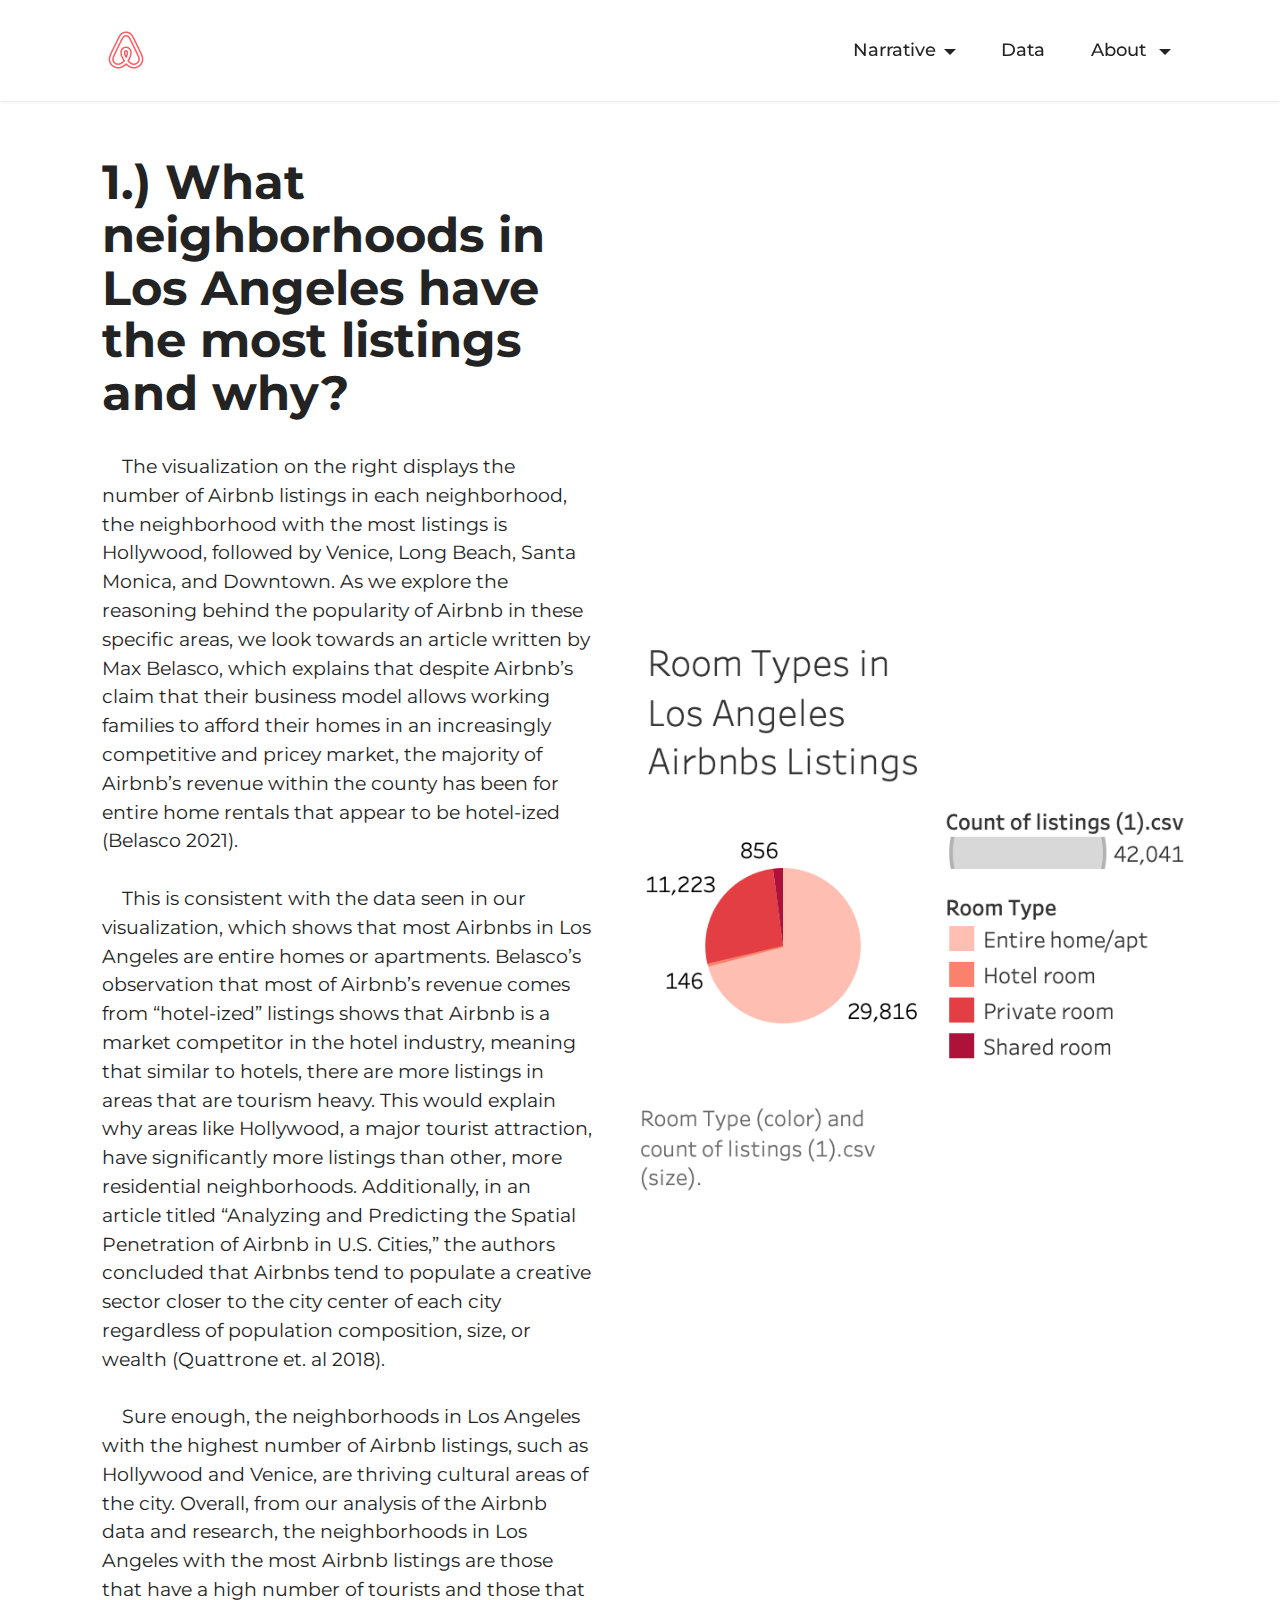
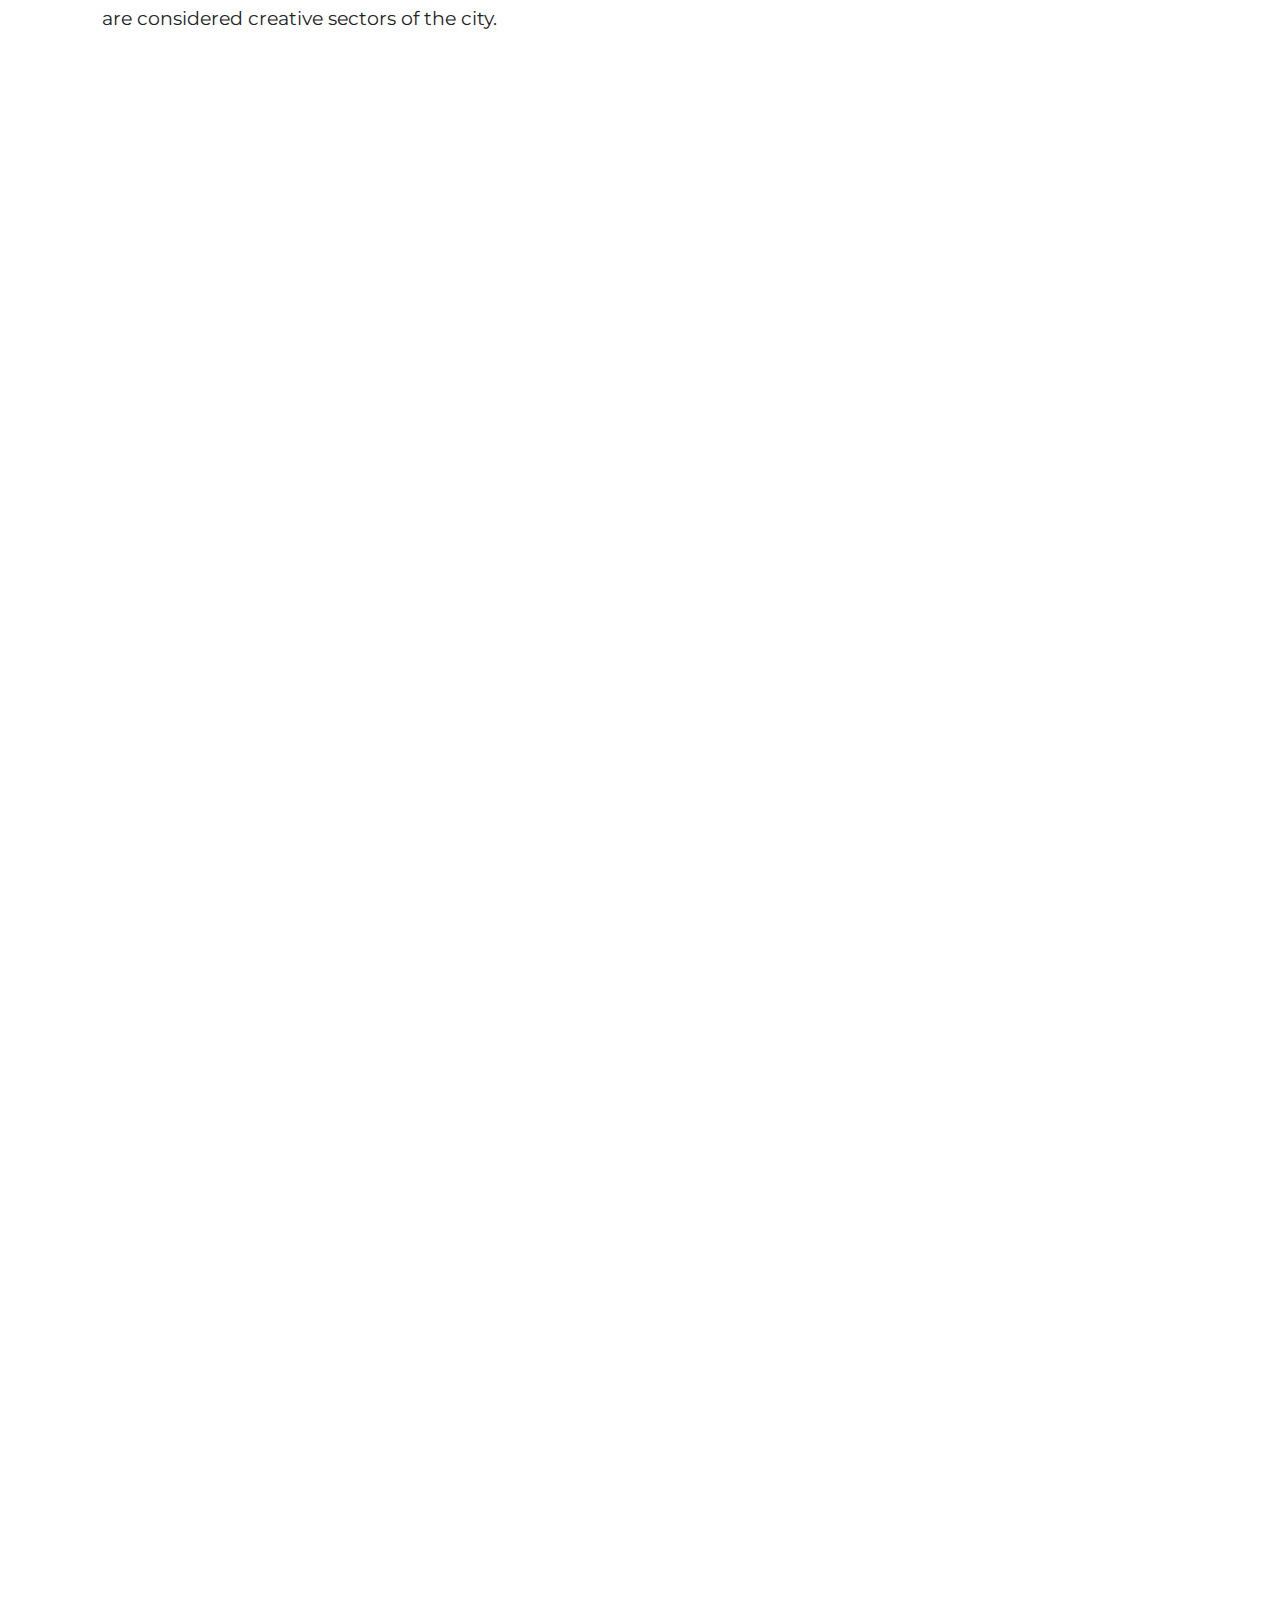
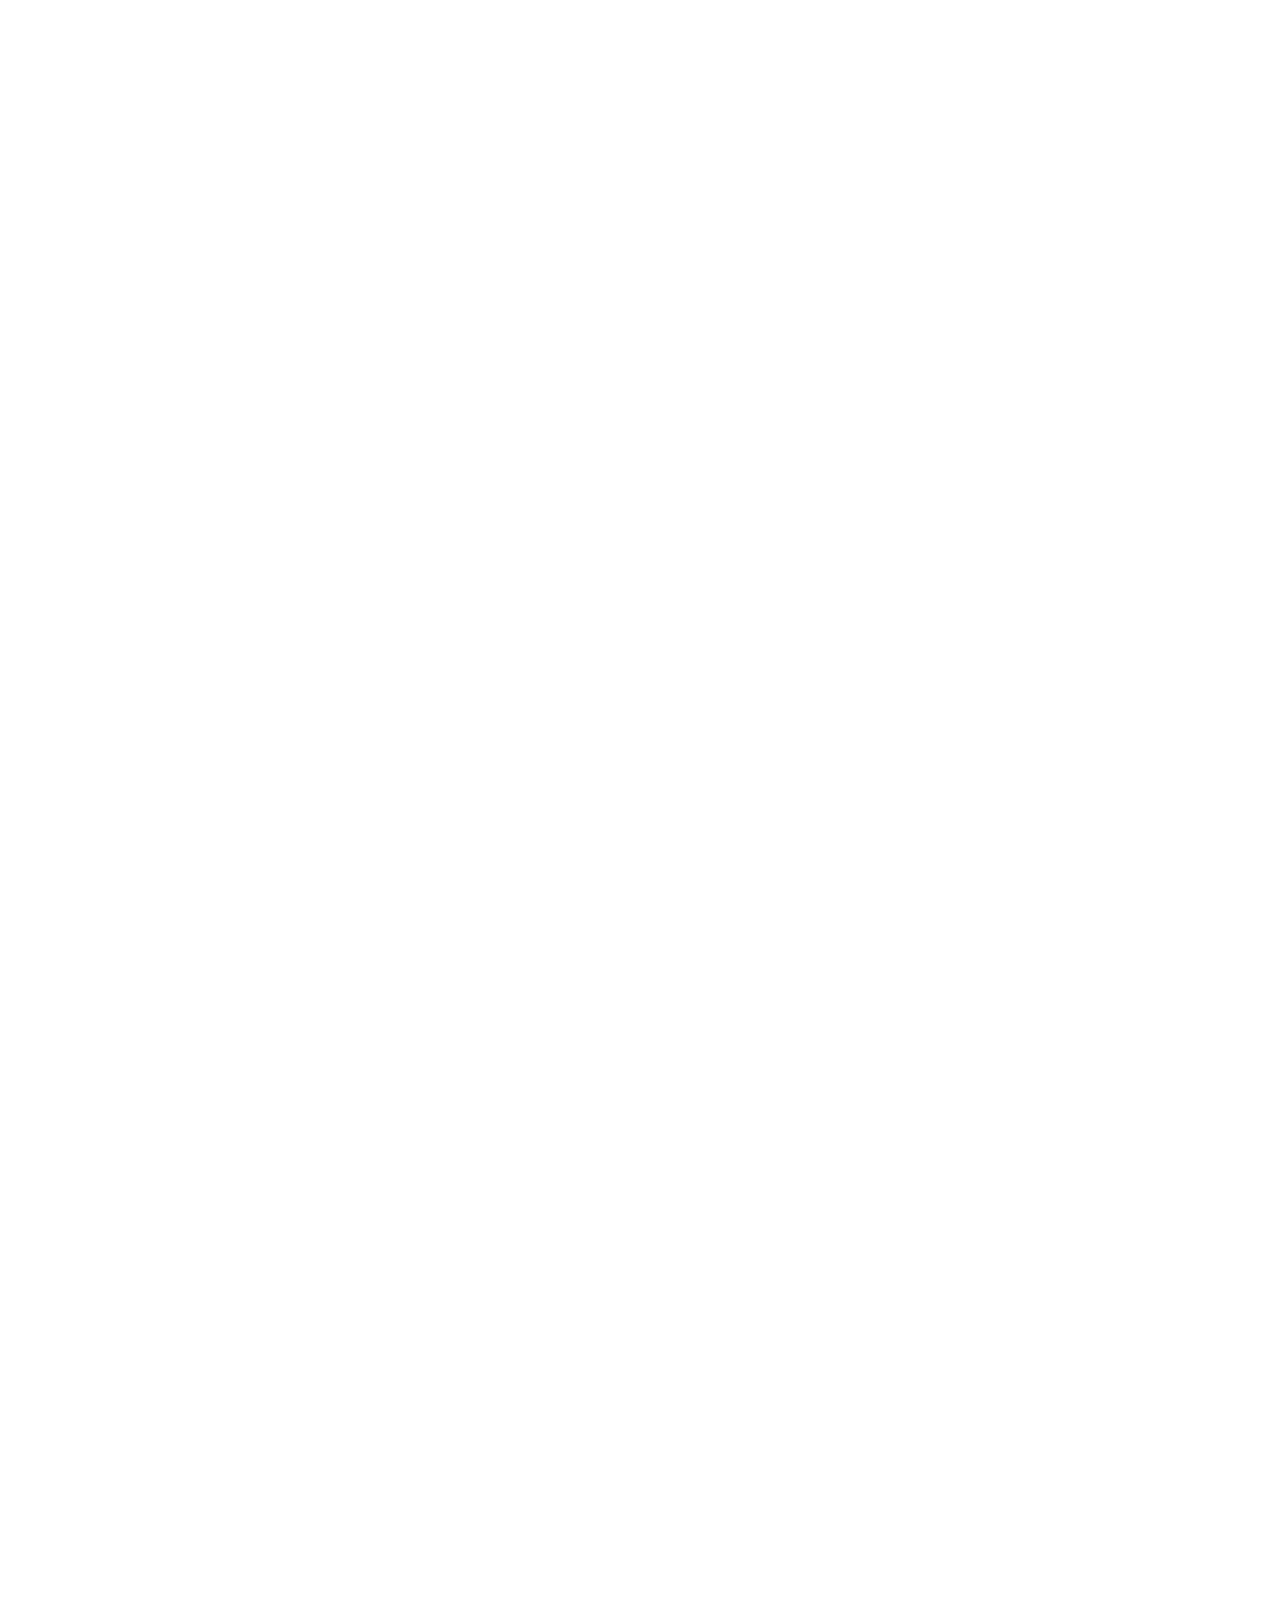
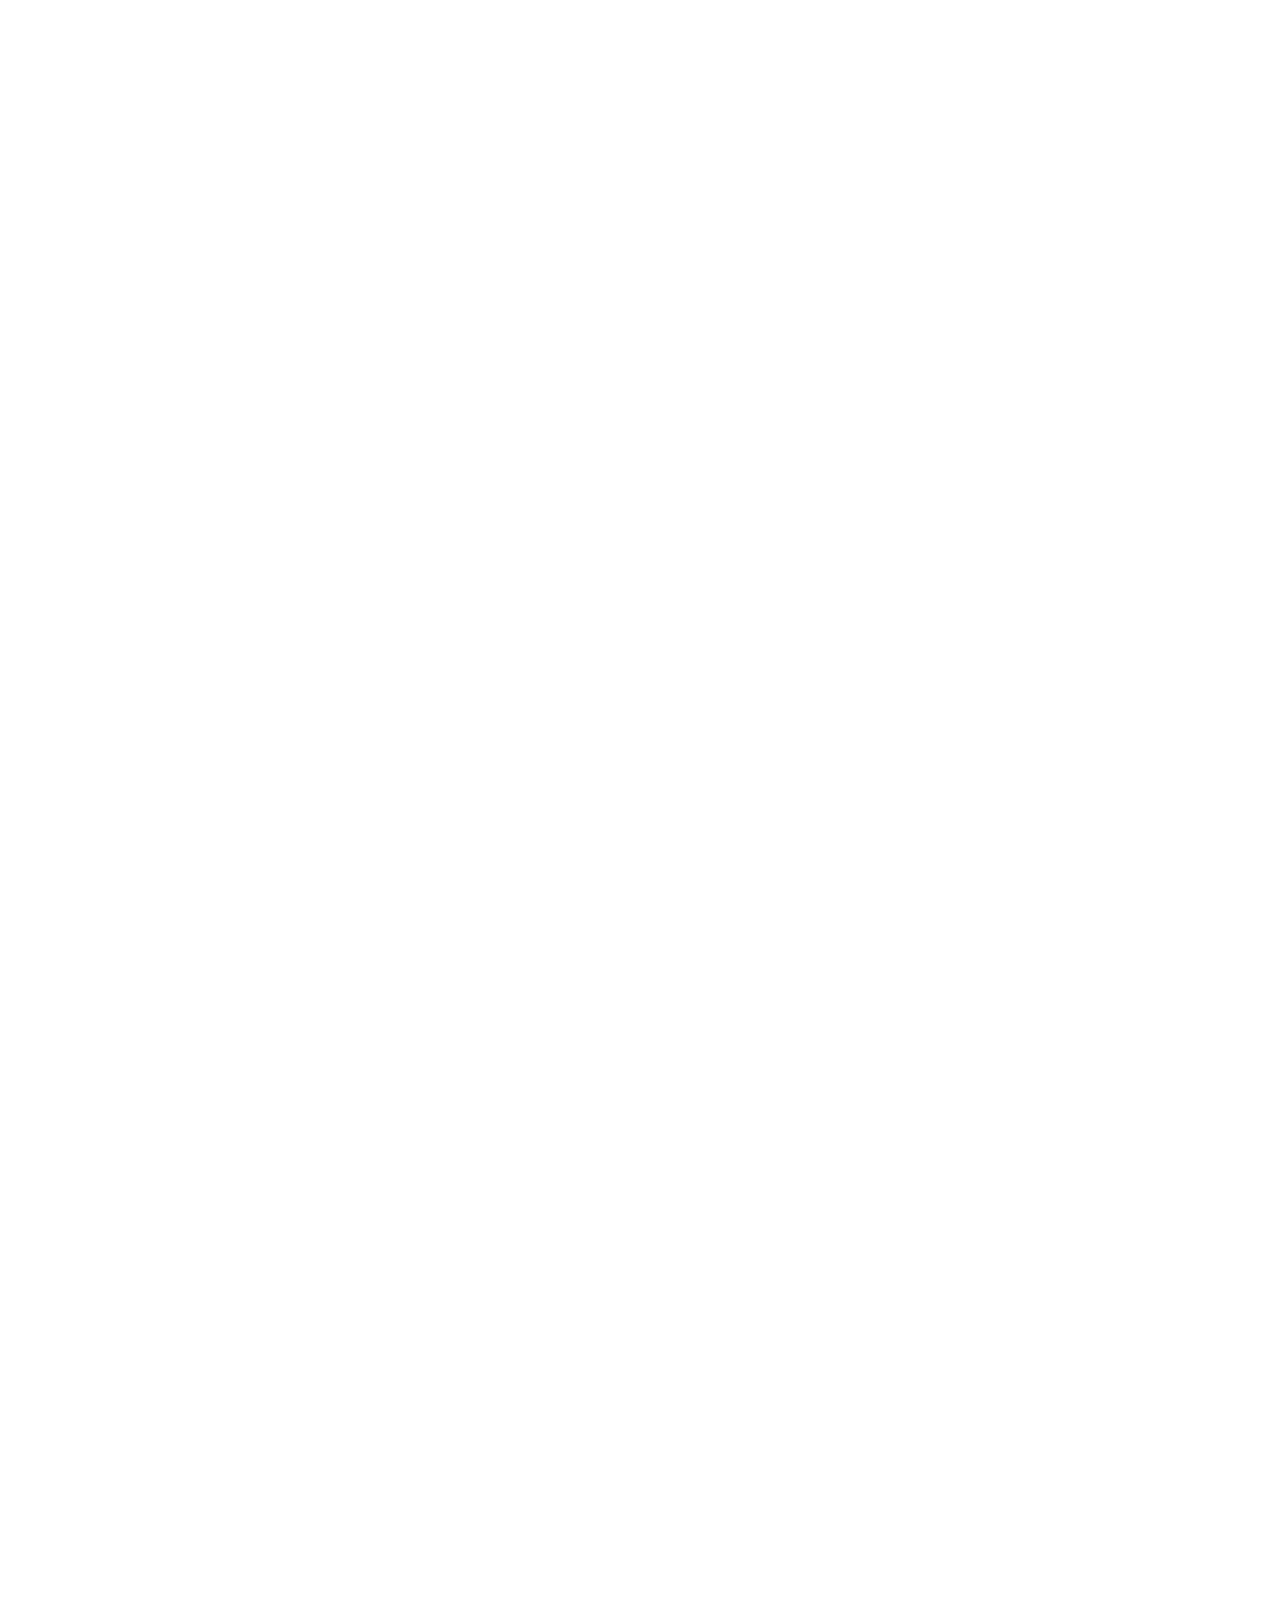
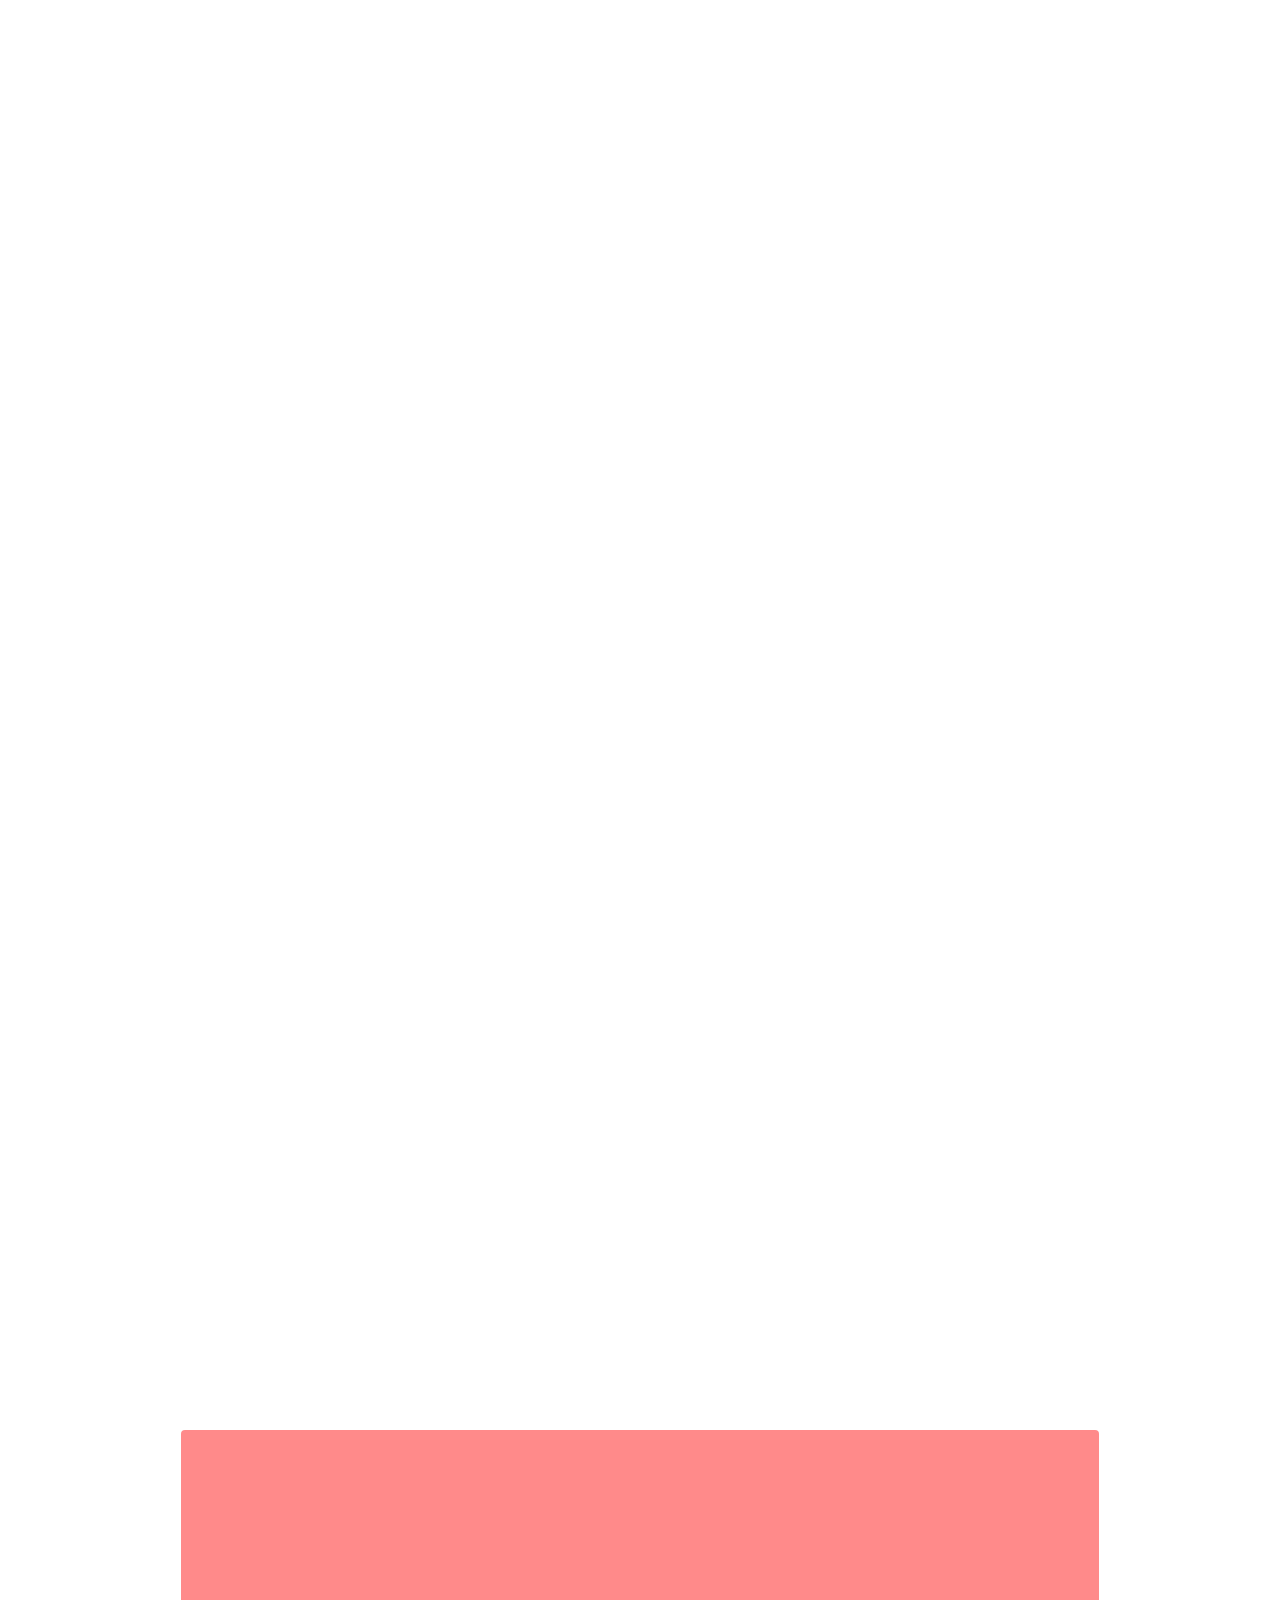
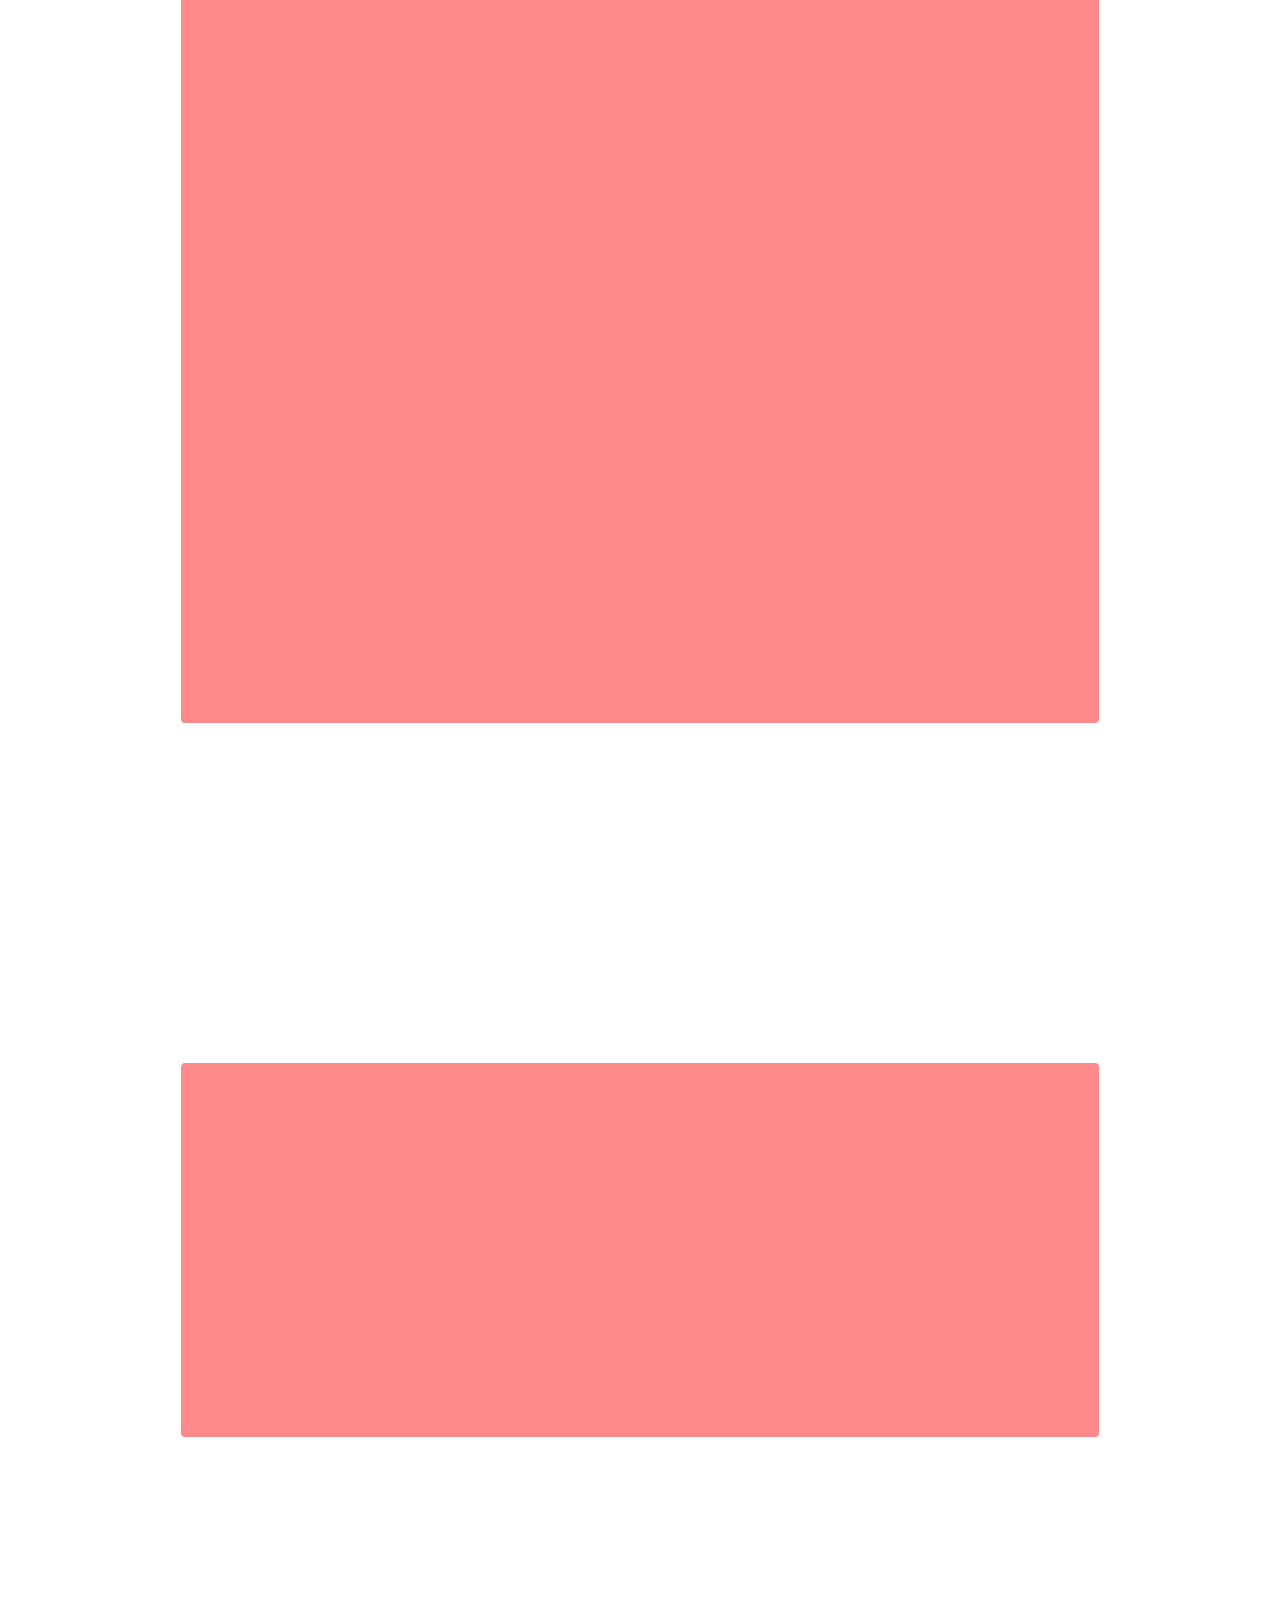
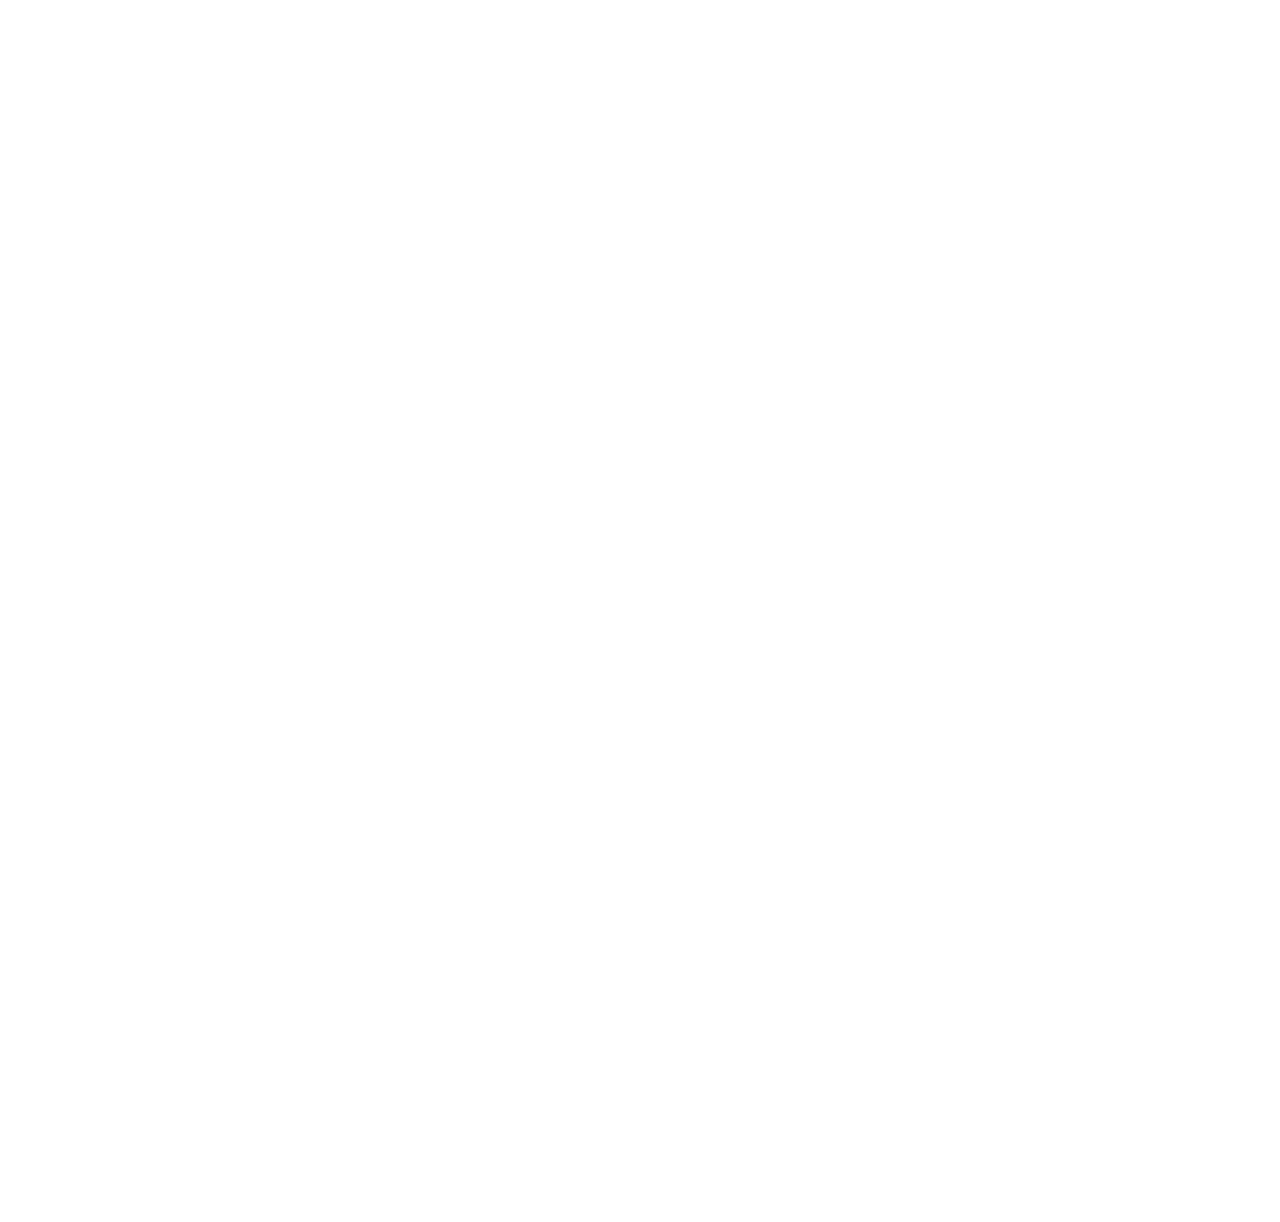
==== commit 7be40fa0: "create github pages" ====
--- a/Analysis.html
+++ b/Analysis.html
@@ -64,25 +64,6 @@
     </nav>
 </section>
 
-<section data-bs-version="5.1" class="header18 cid-tgUKvwSfLv mbr-fullscreen" id="header18-20">
-
-    
-
-    
-    
-
-    <div class="align-center container">
-        <div class="row justify-content-center">
-            <div class="col-12 col-lg-10">
-                <h1 class="mbr-section-title mbr-fonts-style mbr-white mb-3 display-1"><strong>Data Analysis</strong></h1>
-                
-                
-                
-            </div>
-        </div>
-    </div>
-</section>
-
 <section data-bs-version="5.1" class="features11 cid-tgUKPgwNLp" id="features12-21">
 
     
@@ -95,7 +76,7 @@
                 <div class="card-wrapper">
                     <div class="card-box">
                         <h4 class="card-title mbr-fonts-style mb-4 display-2">
-                            <strong><u>1.) What neighborhoods in Los Angeles have the most listings and why?</u></strong></h4>
+                            <strong>1.) What neighborhoods in Los Angeles have the most listings and why?</strong></h4>
                         <p class="mbr-text mbr-fonts-style mb-4 display-7">&nbsp; &nbsp; The visualization on the right displays the number of Airbnb listings in each neighborhood, the neighborhood with the most listings is Hollywood, followed by Venice, Long Beach, Santa Monica, and Downtown. As we explore the reasoning behind the popularity of Airbnb in these specific areas, we look towards an article written by Max Belasco, which explains that despite Airbnb’s claim that their business model allows working families to afford their homes in an increasingly competitive and pricey market, the majority of Airbnb’s revenue within the county has been for entire home rentals that appear to be hotel-ized (Belasco 2021). <br><br>&nbsp; &nbsp; This is consistent with the data seen in our visualization, which shows that most Airbnbs in Los Angeles are entire homes or apartments. Belasco’s observation that most of Airbnb’s revenue comes from “hotel-ized” listings shows that Airbnb is a market competitor in the hotel industry, meaning that similar to hotels, there are more listings in areas that are tourism heavy. This would explain why areas like Hollywood, a major tourist attraction, have significantly more listings than other, more residential neighborhoods. Additionally, in an article titled “Analyzing and Predicting the Spatial Penetration of Airbnb in U.S. Cities,” the authors concluded that Airbnbs tend to populate a creative sector closer to the city center of each city regardless of population composition, size, or wealth (Quattrone et. al 2018).<br><br>&nbsp; &nbsp; Sure enough, the neighborhoods in Los Angeles with the highest number of Airbnb listings, such as Hollywood and Venice, are thriving cultural areas of the city. Overall, from our analysis of the Airbnb data and research, the neighborhoods in Los Angeles with the most Airbnb listings are those that have a high number of tourists and those that are considered creative sectors of the city.&nbsp;<br></p>
                         
                         
@@ -167,14 +148,73 @@
             <div class="col-12 col-lg-4">
                 <div class="text-wrapper">
                     
-                    <p class="mbr-text mbr-fonts-style display-7">&nbsp; &nbsp; First, we will focus on if the increasing number of Airbnb listings would impact the social order within a neighborhood. The visualization above presents the number of Airbnb in each neighborhood in Los Angeles: the longer the bar for a neighborhood is, the more Airbnb households are located inside that neighborhood. In the graph, we have bars of 3 different colors, with each color corresponding to a neighborhood group. <br><br>&nbsp; &nbsp; From the previous data analysis, we knew that there are more than 40k Airbnb households listed in our dataset; together with the graph above, we can see that the distribution of these Airbnb households is not equally located in each neighborhood. We can see that Hollywood is the neighborhood with the most Airbnb households. There are 4 neighborhoods (Hollywood, Venice, Long Beach, and Santa Monica) with more than 1000 Airbnb households, while the majority of neighborhoods only have less than 200 Airbnb households. <br><br>&nbsp; &nbsp; This is potentially due to the high volume of travelers visiting the tourist attractions in these neighborhoods. A high volume of tourists could contribute to more commercial activities but also potentially more violence in these neighborhoods, which could severely deflate the public security level of these neighborhoods.<br><br>This inference is bolstered by the study of a group of researchers, who argue that neighborhoods with increasing numbers of Airbnb listings tend to have more violence in the neighborhood within the following years (Ke et al. 2021). They then refuted this finding in their study, claiming that the higher frequency of violent crimes is due to the erosion of a neighborhood, rather than the previous assumption that Airbnb listings bring in tourism, which consequently brings crime along with it.<br></p>
-                </div>
-            </div>
-        </div>
-    </div>
-</section>
-
-<section data-bs-version="5.1" class="image2 cid-tgUO5ht5OE" id="image2-26">
+                    <p class="mbr-text mbr-fonts-style display-7">&nbsp; &nbsp; First, we will focus on if the increasing number of Airbnb listings would impact the social order within a neighborhood. The visualization above presents the number of Airbnb in each neighborhood in Los Angeles: the longer the bar for a neighborhood is, the more Airbnb households are located inside that neighborhood. In the graph, we have bars of 3 different colors, with each color corresponding to a neighborhood group. <br><br>&nbsp; &nbsp; From the previous data analysis, we knew that there are more than 40k Airbnb households listed in our dataset; together with the graph above, we can see that the distribution of these Airbnb households is not equally located in each neighborhood. We can see that Hollywood is the neighborhood with the most Airbnb households. There are 4 neighborhoods (Hollywood, Venice, Long Beach, and Santa Monica) with more than 1000 Airbnb households, while the majority of neighborhoods only have less than 200 Airbnb households. <br><br><br><br><br></p>
+                </div>
+            </div>
+        </div>
+    </div>
+</section>
+
+<section data-bs-version="5.1" class="content4 cid-tgYGgvIL0r" id="content4-2s">
+    
+
+    
+    
+    <div class="container">
+        <div class="row justify-content-center">
+            <div class="title col-md-12 col-lg-10">
+                
+                <h4 class="mbr-section-subtitle align-center mbr-fonts-style mb-4 display-7">&nbsp; &nbsp; This is potentially due to the high volume of travelers visiting the tourist attractions in these neighborhoods. A high volume of tourists could contribute to more commercial activities but also potentially more violence in these neighborhoods, which could severely deflate the public security level of these neighborhoods.   
+<div>
+</div><div>&nbsp; &nbsp;</div><br><div>&nbsp; &nbsp; This inference is bolstered by the study of a group of researchers, who argue that neighborhoods with increasing numbers of Airbnb listings tend to have more violence in the neighborhood within the following years (Ke et al. 2021). They then refuted this finding in their study, claiming that the higher frequency of violent crimes is due to the erosion of a neighborhood, rather than the previous assumption that Airbnb listings bring in tourism, which consequently brings crime along with it.   
+</div><div>&nbsp; &nbsp; </div><br><div>&nbsp; &nbsp; Therefore, we couldn’t form the conclusion that higher Airbnb density is related to a relatively turbulent neighborhood, and there might be other factors that result in the increasing violence cases.</div><div>
+</div></h4>
+                
+            </div>
+        </div>
+    </div>
+</section>
+
+<section class="mbr-section mbr-section--no-padding cid-tgYG2kYb9U" id="witsec-html-block-2r">
+
+
+
+
+
+<!-- Place your own code below -->
+<div class="container">
+<div class="tableauPlaceholder" id="viz1662752098230" style="position: relative"><noscript><a href="#"><img alt="Median Household Income Per Year by Neighborhood in Los Angeles " src="https://public.tableau.com/static/images/me/medianincomebyneighborhoodinla/Sheet1/1_rss.png" style="border: none" mbr-media="uname__23" mbr-media-simple="true" mbr-on-click="uname__24"></a></noscript><object class="tableauViz" style="display:none;"><param name="host_url" value="https%3A%2F%2Fpublic.tableau.com%2F"> <param name="embed_code_version" value="3"> <param name="site_root" value=""><param name="name" value="medianincomebyneighborhoodinla/Sheet1"><param name="tabs" value="no"><param name="toolbar" value="yes"><param name="static_image" value="https://public.tableau.com/static/images/me/medianincomebyneighborhoodinla/Sheet1/1.png"> <param name="animate_transition" value="yes"><param name="display_static_image" value="yes"><param name="display_spinner" value="yes"><param name="display_overlay" value="yes"><param name="display_count" value="yes"><param name="language" value="en-US"></object></div> <script type='text/javascript'> var divElement = document.getElementById('viz1662752098230'); var vizElement = divElement.getElementsByTagName('object')[0]; vizElement.style.width='100%';vizElement.style.height=(divElement.offsetWidth*0.75)+'px'; var scriptElement = document.createElement('script'); scriptElement.src = 'https://public.tableau.com/javascripts/api/viz_v1.js'; vizElement.parentNode.insertBefore(scriptElement, vizElement); </script></div>
+<!-- Place your own code above -->
+
+</section>
+
+<section data-bs-version="5.1" class="image1 cid-tgYF1oaZFe" id="image1-2q">
+    
+
+    
+    
+
+    <div class="container">
+        <div class="row align-items-center">
+            <div class="col-12 col-lg-6">
+                <div class="image-wrapper">
+                    <img src="assets/images/image7-1076x520.png" alt="Mobirise Website Builder">
+                    
+                </div>
+            </div>
+            <div class="col-12 col-lg">
+                <div class="text-wrapper">
+                    
+                    <p class="mbr-text mbr-fonts-style display-7">&nbsp; &nbsp;<br>&nbsp; &nbsp; Now we will divert from the social impact of Airbnb on local communities and focus on how it influences the economic status of neighborhoods instead. The visualization below presents a scatter plot between the median annual household income and the number of Airbnb listings in each neighborhood. Similar to the previous plot, we also use 3 different colors to represent different neighborhood groups that each neighborhood belongs to. From the graph above, there is a slightly negative trend between median income level and Airbnb counts, which implies that having more Airbnb households in a neighborhood is associated with a lower income level for local communities. 
+<br>
+<br>&nbsp; &nbsp; This finding is consistent with a journal article by Koster and his colleagues, which argues that the increasing number of short-term rentals such as Airbnb would increase housing and rental prices, while reducing the demand for housing in the neighborhoods where these STRs are densely populated (Koster et al. 2021). However, when it comes to the statistical significance of this linear trend, we have to admit that the correlation between number of Airbnb and median income level is not as significant as we thought, since the p-value for this linear model is larger than our alpha level of 0.05 and the Pearson correlation coefficient is relatively small. </p>
+                </div>
+            </div>
+        </div>
+    </div>
+</section>
+
+<section data-bs-version="5.1" class="image2 cid-tgYH9N3dmB" id="image2-2t">
     
 
     
@@ -191,7 +231,7 @@
             <div class="col-12 col-lg">
                 <div class="text-wrapper">
                     
-                    <p class="mbr-text mbr-fonts-style display-7">&nbsp; &nbsp; Therefore, we couldn’t form the conclusion that higher Airbnb density is related to a relatively turbulent neighborhood, and there might be other factors that result in the increasing violence cases.<br>&nbsp; &nbsp; <br>&nbsp; &nbsp; We can say that an increasing number of Airbnb in neighborhoods is associated with lower income levels for the local residents, but this correlation is relatively weak. In a more realistic case, having more short-term rentals in a neighborhood might, to some extent, have some impact on the real estate market and disturb the labor structure, argued by Dayne Lee in one of his researches (Lee, 2016). <br><br>&nbsp; &nbsp; The low price short-term rentals in these communities offer people a more affordable place to temporarily stay, hampering people’s willingness to purchase a house or signing long-term lease with local landlords. Meanwhile, as more people switch to short-term rental contracts, they are now of higher mobility as they could simply move to a different place when their leases expire. <br><br>&nbsp; &nbsp; In one word, although the impact might not be quite significant, we can see how Airbnb and other short-term rental businesses would gradually undermine the local economy, especially local housing businesses.</p>
+                    <p class="mbr-text mbr-fonts-style display-7">&nbsp; &nbsp; Therefore, we can say that an increasing number of Airbnb in neighborhoods is associated with lower income levels for the local residents, but this correlation is relatively weak. In a more realistic case, having more short-term rentals in a neighborhood might, to some extent, have some impact on the real estate market and disturb the labor structure, argued by Dayne Lee in one of his researches (Lee, 2016). The low price short-term rentals in these communities offer people a more affordable place to temporarily stay, hampering people’s willingness to purchase a house or signing long-term lease with local landlords. Meanwhile, as more people switch to short-term rental contracts, they are now of higher mobility as they could simply move to a different place when their leases expire. In one word, although the impact might not be quite significant, we can see how Airbnb and other short-term rental businesses would gradually undermine the local economy, especially local housing businesses.</p>
                 </div>
             </div>
         </div>
@@ -206,31 +246,27 @@
     <div class="container">
         <div class="row justify-content-center">
             <div class="title col-md-12 col-lg-10">
-                <h3 class="mbr-section-title mbr-fonts-style align-center mb-4 display-2"><strong><u>3.) How does the Airbnb price vary across different neighborhood groups in Los Angeles and how is Airbnb price compared to the local hotel price?
-</u></strong><div><strong><u><br></u></strong></div></h3>
-                
-                
-            </div>
-        </div>
-    </div>
-</section>
-
-<section data-bs-version="5.1" class="image3 cid-tgV2E5Hu3p" id="image3-2k">
-    
-
-    
-    
-
-    <div class="container">
-        <div class="row justify-content-center">
-            <div class="col-12 col-lg-10">
-                <div class="image-wrapper">
-                    <img src="assets/images/image6-1836x709.png" alt="Mobirise Website Builder">
-                    
-                </div>
-            </div>
-        </div>
-    </div>
+                <h3 class="mbr-section-title mbr-fonts-style align-center mb-4 display-2"><strong>3.) How does the Airbnb price vary across different neighborhood groups in Los Angeles and how is Airbnb price compared to the local hotel price?
+</strong><div><strong><u><br></u></strong></div></h3>
+                
+                
+            </div>
+        </div>
+    </div>
+</section>
+
+<section class="mbr-section mbr-section--no-padding cid-tgYHmEb4ac" id="witsec-html-block-2u">
+
+
+
+
+
+<!-- Place your own code below -->
+<div class="container">
+  <div class="tableauPlaceholder" id="viz1662746999965" style="position: relative"><noscript><a href="#"><img alt="Sheet 1 " src="https://public.tableau.com/static/images/ma/map2_0_16627469397920/Sheet1/1_rss.png" style="border: none" mbr-media="uname__23" mbr-media-simple="true" mbr-on-click="uname__24"></a></noscript><object class="tableauViz" style="display:none;"><param name="host_url" value="https%3A%2F%2Fpublic.tableau.com%2F"> <param name="embed_code_version" value="3"> <param name="site_root" value=""><param name="name" value="map2_0_16627469397920/Sheet1"><param name="tabs" value="no"><param name="toolbar" value="yes"><param name="static_image" value="https://public.tableau.com/static/images/ma/map2_0_16627469397920/Sheet1/1.png"> <param name="animate_transition" value="yes"><param name="display_static_image" value="yes"><param name="display_spinner" value="yes"><param name="display_overlay" value="yes"><param name="display_count" value="yes"><param name="language" value="en-US"></object></div> <script type='text/javascript'> var divElement = document.getElementById('viz1662746999965'); var vizElement = divElement.getElementsByTagName('object')[0]; vizElement.style.width='100%';vizElement.style.height=(divElement.offsetWidth*0.75)+'px'; var scriptElement = document.createElement('script'); scriptElement.src = 'https://public.tableau.com/javascripts/api/viz_v1.js'; vizElement.parentNode.insertBefore(scriptElement, vizElement); </script>
+</div>
+<!-- Place your own code above -->
+
 </section>
 
 <section data-bs-version="5.1" class="content15 cid-tgUQYsKav8" id="content15-2c">
@@ -254,25 +290,34 @@
     </div>
 </section>
 
-<section data-bs-version="5.1" class="features15 cid-tgV1034Tc8" id="features16-2j">
-
-    
-
-    
-    
-    <div class="container">
-        <div class="content-wrapper">
-            <div class="row align-items-center">
-                <div class="col-12 col-lg">
-                    <div class="text-wrapper">
-                        
-                        <p class="mbr-text mbr-fonts-style mb-4 display-4">&nbsp; &nbsp; And for regions with famous travel destinations, including neighborhoods like Hollywood, Newport Beach and Laguna Beach, Airbnbs are more densely located and the price of Airbnb could vary vastly: while the majority of dots are still small, there are some dots that are particularly large and pale, meaning that Airbnbs at these places could be especially costly. Therefore, we can say that the Airbnb price in these two neighborhood groups are generally lower than the average hotel price in LA; but for visitors that are planning to stay around tourist spots, they might need to reconsider their budget limit before selecting an Airbnb.</p>
-                        
-                    </div>
-                </div>
-                <div class="col-12 col-lg-6">
-                    <div class="image-wrapper">
-                        <img src="assets/images/sheet-1-980x561.png" alt="Mobirise Website Builder">
+<section class="mbr-section mbr-section--no-padding cid-tgYI5SgcSJ" id="witsec-html-block-2w">
+
+
+
+
+
+<!-- Place your own code below -->
+<div class="container">
+  <div class="tableauPlaceholder" id="viz1662762125446" style="position: relative"><noscript><a href="#"><img alt="Airbnb Price for Each Neighborhood in Los Angeles " src="https://public.tableau.com/static/images/ma/map_16626966792210/Sheet1/1_rss.png" style="border: none" mbr-media="uname__23" mbr-media-simple="true" mbr-on-click="uname__24"></a></noscript><object class="tableauViz" style="display:none;"><param name="host_url" value="https%3A%2F%2Fpublic.tableau.com%2F"> <param name="embed_code_version" value="3"> <param name="site_root" value=""><param name="name" value="map_16626966792210/Sheet1"><param name="tabs" value="no"><param name="toolbar" value="yes"><param name="static_image" value="https://public.tableau.com/static/images/ma/map_16626966792210/Sheet1/1.png"> <param name="animate_transition" value="yes"><param name="display_static_image" value="yes"><param name="display_spinner" value="yes"><param name="display_overlay" value="yes"><param name="display_count" value="yes"><param name="language" value="en-US"></object></div>                <script type='text/javascript'>                    var divElement = document.getElementById('viz1662762125446');                    var vizElement = divElement.getElementsByTagName('object')[0];                    vizElement.style.width='100%';vizElement.style.height=(divElement.offsetWidth*0.75)+'px';                    var scriptElement = document.createElement('script');                    scriptElement.src = 'https://public.tableau.com/javascripts/api/viz_v1.js';                    vizElement.parentNode.insertBefore(scriptElement, vizElement);                </script>
+</div>
+<!-- Place your own code above -->
+
+</section>
+
+<section data-bs-version="5.1" class="content15 cid-tgYHXt6OXx" id="content15-2v">
+
+    
+
+    
+    
+    <div class="container">
+        <div class="row justify-content-center">
+            <div class="card col-md-12 col-lg-10">
+                <div class="card-wrapper">
+                    <div class="card-box align-left">
+                        
+                        <p class="mbr-text mbr-fonts-style display-7">&nbsp; &nbsp; And for regions with famous travel destinations, including neighborhoods like Hollywood, Newport Beach and Laguna Beach, Airbnbs are more densely located and the price of Airbnb could vary vastly: while the majority of dots are still small, there are some dots that are particularly large and pale, meaning that Airbnbs at these places could be especially costly. Therefore, we can say that the Airbnb price in these two neighborhood groups are generally lower than the average hotel price in LA; but for visitors that are planning to stay around tourist spots, they might need to reconsider their budget limit before selecting an Airbnb.</p>
+                        
                     </div>
                 </div>
             </div>
@@ -293,7 +338,7 @@
             </div>
         </div>
     </div>
-</section><section class="display-7" style="padding: 0;align-items: center;justify-content: center;flex-wrap: wrap;    align-content: center;display: flex;position: relative;height: 4rem;"><a href="https://mobiri.se/2863000" style="flex: 1 1;height: 4rem;position: absolute;width: 100%;z-index: 1;"><img alt="" style="height: 4rem;" src="[data-uri]"></a><p style="margin: 0;text-align: center;" class="display-7"></p><a style="z-index:1" href="https://mobirise.com/html-builder.html"></a></section><script src="assets/bootstrap/js/bootstrap.bundle.min.js"></script>  <script src="assets/smoothscroll/smooth-scroll.js"></script>  <script src="assets/ytplayer/index.js"></script>  <script src="assets/dropdown/js/navbar-dropdown.js"></script>  <script src="assets/theme/js/script.js"></script>  
+</section><section class="display-7" style="padding: 0;align-items: center;justify-content: center;flex-wrap: wrap;    align-content: center;display: flex;position: relative;height: 4rem;"><a href="https://mobiri.se/2863000" style="flex: 1 1;height: 4rem;position: absolute;width: 100%;z-index: 1;"><img alt="" style="height: 4rem;" src="[data-uri]"></a><p style="margin: 0;text-align: center;" class="display-7">Built with Mobirise &#8204;</p><a style="z-index:1" href="https://mobirise.com/website-design-software.html">Free Web Design Software</a></section><script src="assets/bootstrap/js/bootstrap.bundle.min.js"></script>  <script src="assets/smoothscroll/smooth-scroll.js"></script>  <script src="assets/ytplayer/index.js"></script>  <script src="assets/dropdown/js/navbar-dropdown.js"></script>  <script src="assets/theme/js/script.js"></script>  
   
   
  <div id="scrollToTop" class="scrollToTop mbr-arrow-up"><a style="text-align: center;"><i class="mbr-arrow-up-icon mbr-arrow-up-icon-cm cm-icon cm-icon-smallarrow-up"></i></a></div>
--- a/assets/mobirise/css/mbr-additional.css
+++ b/assets/mobirise/css/mbr-additional.css
@@ -1072,21 +1072,6 @@
     left: -1rem;
   }
 }
-.cid-tgUKvwSfLv {
-  background-image: linear-gradient(135deg, #e43f3f 10%, #4479d9 100%) !important;
-}
-.cid-tgUKvwSfLv .mbr-fallback-image.disabled {
-  display: none;
-}
-.cid-tgUKvwSfLv .mbr-fallback-image {
-  display: block;
-  background-size: cover;
-  background-position: center center;
-  width: 100%;
-  height: 100%;
-  position: absolute;
-  top: 0;
-}
 .cid-tgUKPgwNLp {
   padding-top: 6rem;
   padding-bottom: 6rem;
@@ -1126,7 +1111,7 @@
 }
 .cid-tgUOTCA3n0 {
   padding-top: 6rem;
-  padding-bottom: 6rem;
+  padding-bottom: 3rem;
   background-color: #ffffff;
 }
 .cid-tgUOTCA3n0 .mbr-fallback-image.disabled {
@@ -1157,7 +1142,7 @@
 }
 .cid-tgUMJ5lMqJ {
   padding-top: 5rem;
-  padding-bottom: 5rem;
+  padding-bottom: 0rem;
   background-color: #ffffff;
 }
 .cid-tgUMJ5lMqJ .mbr-fallback-image.disabled {
@@ -1209,15 +1194,15 @@
     padding: 2rem;
   }
 }
-.cid-tgUO5ht5OE {
-  padding-top: 6rem;
-  padding-bottom: 6rem;
+.cid-tgYGgvIL0r {
+  padding-top: 2rem;
+  padding-bottom: 5rem;
   background-color: #ffffff;
 }
-.cid-tgUO5ht5OE .mbr-fallback-image.disabled {
+.cid-tgYGgvIL0r .mbr-fallback-image.disabled {
   display: none;
 }
-.cid-tgUO5ht5OE .mbr-fallback-image {
+.cid-tgYGgvIL0r .mbr-fallback-image {
   display: block;
   background-size: cover;
   background-position: center center;
@@ -1226,19 +1211,77 @@
   position: absolute;
   top: 0;
 }
+.cid-tgYGgvIL0r .mbr-section-subtitle {
+  text-align: left;
+}
+.cid-tgYG2kYb9U {
+  padding-top: 90px;
+  padding-bottom: 90px;
+  background-color: #ffffff;
+}
+.cid-tgYG2kYb9U img {
+  width: auto;
+}
+.cid-tgYF1oaZFe {
+  padding-top: 0rem;
+  padding-bottom: 5rem;
+  background-color: #ffffff;
+}
+.cid-tgYF1oaZFe .mbr-fallback-image.disabled {
+  display: none;
+}
+.cid-tgYF1oaZFe .mbr-fallback-image {
+  display: block;
+  background-size: cover;
+  background-position: center center;
+  width: 100%;
+  height: 100%;
+  position: absolute;
+  top: 0;
+}
 @media (max-width: 991px) {
-  .cid-tgUO5ht5OE .image-wrapper {
+  .cid-tgYF1oaZFe .image-wrapper {
     margin-bottom: 1rem;
   }
 }
-.cid-tgUO5ht5OE .row {
+.cid-tgYF1oaZFe img {
+  width: 100%;
+}
+@media (min-width: 992px) {
+  .cid-tgYF1oaZFe .text-wrapper {
+    padding: 2rem;
+  }
+}
+.cid-tgYH9N3dmB {
+  padding-top: 6rem;
+  padding-bottom: 0rem;
+  background-color: #ffffff;
+}
+.cid-tgYH9N3dmB .mbr-fallback-image.disabled {
+  display: none;
+}
+.cid-tgYH9N3dmB .mbr-fallback-image {
+  display: block;
+  background-size: cover;
+  background-position: center center;
+  width: 100%;
+  height: 100%;
+  position: absolute;
+  top: 0;
+}
+@media (max-width: 991px) {
+  .cid-tgYH9N3dmB .image-wrapper {
+    margin-bottom: 1rem;
+  }
+}
+.cid-tgYH9N3dmB .row {
   flex-direction: row-reverse;
 }
-.cid-tgUO5ht5OE img {
+.cid-tgYH9N3dmB img {
   width: 100%;
 }
 @media (min-width: 992px) {
-  .cid-tgUO5ht5OE .text-wrapper {
+  .cid-tgYH9N3dmB .text-wrapper {
     padding: 2rem;
   }
 }
@@ -1262,33 +1305,13 @@
 .cid-tgUQNS4DC6 .mbr-section-title {
   text-align: left;
 }
-.cid-tgV2E5Hu3p {
-  padding-top: 1rem;
-  padding-bottom: 4rem;
+.cid-tgYHmEb4ac {
+  padding-top: 90px;
+  padding-bottom: 90px;
   background-color: #ffffff;
 }
-.cid-tgV2E5Hu3p .mbr-fallback-image.disabled {
-  display: none;
-}
-.cid-tgV2E5Hu3p .mbr-fallback-image {
-  display: block;
-  background-size: cover;
-  background-position: center center;
-  width: 100%;
-  height: 100%;
-  position: absolute;
-  top: 0;
-}
-@media (max-width: 991px) {
-  .cid-tgV2E5Hu3p .image-wrapper {
-    margin-bottom: 1rem;
-  }
-}
-.cid-tgV2E5Hu3p .row {
-  flex-direction: row-reverse;
-}
-.cid-tgV2E5Hu3p img {
-  width: 100%;
+.cid-tgYHmEb4ac img {
+  width: auto;
 }
 .cid-tgUQYsKav8 {
   padding-top: 0rem;
@@ -1308,7 +1331,7 @@
   top: 0;
 }
 .cid-tgUQYsKav8 .card-wrapper {
-  background: #4479d9;
+  background: #ff8a8a;
   border-radius: 4px;
 }
 @media (max-width: 767px) {
@@ -1334,15 +1357,23 @@
 .cid-tgUQYsKav8 .card-box {
   text-align: left;
 }
-.cid-tgV1034Tc8 {
-  padding-top: 6rem;
-  padding-bottom: 6rem;
+.cid-tgYI5SgcSJ {
+  padding-top: 90px;
+  padding-bottom: 90px;
   background-color: #ffffff;
 }
-.cid-tgV1034Tc8 .mbr-fallback-image.disabled {
+.cid-tgYI5SgcSJ img {
+  width: auto;
+}
+.cid-tgYHXt6OXx {
+  padding-top: 5rem;
+  padding-bottom: 5rem;
+  background-color: #ffffff;
+}
+.cid-tgYHXt6OXx .mbr-fallback-image.disabled {
   display: none;
 }
-.cid-tgV1034Tc8 .mbr-fallback-image {
+.cid-tgYHXt6OXx .mbr-fallback-image {
   display: block;
   background-size: cover;
   background-position: center center;
@@ -1351,38 +1382,32 @@
   position: absolute;
   top: 0;
 }
-.cid-tgV1034Tc8 .content-wrapper {
-  background: #fafafa;
-}
-@media (max-width: 991px) {
-  .cid-tgV1034Tc8 .content-wrapper .row {
-    flex-direction: column-reverse;
-  }
-  .cid-tgV1034Tc8 .content-wrapper .image-wrapper {
-    margin-bottom: 2rem;
-  }
+.cid-tgYHXt6OXx .card-wrapper {
+  background: #ff8a8a;
+  border-radius: 4px;
 }
 @media (max-width: 767px) {
-  .cid-tgV1034Tc8 .content-wrapper {
+  .cid-tgYHXt6OXx .card-wrapper {
     padding: 1rem;
   }
 }
 @media (min-width: 768px) and (max-width: 991px) {
-  .cid-tgV1034Tc8 .content-wrapper {
+  .cid-tgYHXt6OXx .card-wrapper {
     padding: 2rem;
   }
 }
 @media (min-width: 992px) {
-  .cid-tgV1034Tc8 .content-wrapper {
-    padding: 5rem 3rem;
-  }
-  .cid-tgV1034Tc8 .content-wrapper .text-wrapper {
-    padding-right: 2rem;
-  }
-}
-.cid-tgV1034Tc8 .image-wrapper img {
-  width: 100%;
-  object-fit: cover;
+  .cid-tgYHXt6OXx .card-wrapper {
+    padding: 4rem;
+  }
+}
+.cid-tgYHXt6OXx .mbr-text,
+.cid-tgYHXt6OXx .mbr-section-btn {
+  color: #ffffff;
+}
+.cid-tgYHXt6OXx .card-title,
+.cid-tgYHXt6OXx .card-box {
+  text-align: left;
 }
 .cid-tgURAMGNS7 {
   padding-top: 5rem;
@@ -1390,7 +1415,7 @@
   background-color: #ffffff;
 }
 .cid-tgURAMGNS7 blockquote {
-  border-color: #6592e6;
+  border-color: #ff8a8a;
   border-radius: 4px;
   background-color: #fafafa;
 }
@@ -1765,7 +1790,7 @@
 .cid-tgwpzjHRLi {
   padding-top: 5rem;
   padding-bottom: 5rem;
-  background-color: #ffffff;
+  background-image: url("../../../assets/images/pexels-photo-1428348-2000x1333.jpg");
 }
 .cid-tgwpzjHRLi .mbr-fallback-image.disabled {
   display: none;
@@ -2144,13 +2169,13 @@
     left: -1rem;
   }
 }
-.cid-tgwqsGcRx8 {
-  background-image: linear-gradient(135deg, #4479d9 10%, #ffffff 100%) !important;
-}
-.cid-tgwqsGcRx8 .mbr-fallback-image.disabled {
+.cid-tgYLVU4ZHF {
+  background-image: url("../../../assets/images/pexels-lukas-590022-1280x848.jpg");
+}
+.cid-tgYLVU4ZHF .mbr-fallback-image.disabled {
   display: none;
 }
-.cid-tgwqsGcRx8 .mbr-fallback-image {
+.cid-tgYLVU4ZHF .mbr-fallback-image {
   display: block;
   background-size: cover;
   background-position: center center;
@@ -2158,6 +2183,9 @@
   height: 100%;
   position: absolute;
   top: 0;
+}
+.cid-tgYLVU4ZHF .mbr-section-title {
+  color: #000000;
 }
 .cid-tgSW6sg8H8 {
   padding-top: 5rem;
@@ -2197,7 +2225,7 @@
   top: 0;
 }
 .cid-tgSX93JOO6 .card-wrapper {
-  background: #ff6666;
+  background: #ff8a8a;
   border-radius: 4px;
 }
 @media (max-width: 767px) {
@@ -2227,7 +2255,7 @@
 .cid-tgwrGbJvMN {
   padding-top: 3rem;
   padding-bottom: 5rem;
-  background-color: #ffffff;
+  background-image: url("../../../assets/images/pexels-photo-5077049-1125x750.jpg");
 }
 .cid-tgwrGbJvMN .mbr-fallback-image.disabled {
   display: none;
@@ -3225,7 +3253,7 @@
   text-align: center;
 }
 .cid-tgvTaag8pi {
-  background-image: url("../../../assets/images/los-angeles-road-map-1265x1637.jpg");
+  background-image: url("../../../assets/images/pexels-photo-3850263-2000x1333.jpg");
 }
 .cid-tgvTaag8pi .mbr-fallback-image.disabled {
   display: none;
@@ -3632,7 +3660,7 @@
   }
 }
 .cid-tgwdFnNBY4 {
-  padding-top: 4rem;
+  padding-top: 3rem;
   padding-bottom: 0rem;
   background-color: #ffffff;
 }
@@ -3679,7 +3707,7 @@
   z-index: 1;
 }
 .cid-tgwf6qLOam .num {
-  color: #6592e6;
+  color: #ff8a8a;
   text-align: center;
 }
 @media (max-width: 767px) {
@@ -3700,14 +3728,14 @@
   background-color: #ffffff;
 }
 .cid-tgT0h3L7aO blockquote {
-  border-color: #6592e6;
+  border-color: #ff8a8a;
   border-radius: 4px;
   background-color: #fafafa;
 }
 .cid-tgT5XIHDwA {
   padding-top: 6rem;
   padding-bottom: 6rem;
-  background-color: #4479d9;
+  background-color: #ff8a8a;
 }
 .cid-tgT5XIHDwA .mbr-fallback-image.disabled {
   display: none;
@@ -4106,6 +4134,87 @@
     text-align: center;
   }
 }
+.cid-tgYqXw3KZI {
+  padding-top: 5rem;
+  padding-bottom: 5rem;
+  background-color: #ffffff;
+}
+.cid-tgYqXw3KZI .mbr-fallback-image.disabled {
+  display: none;
+}
+.cid-tgYqXw3KZI .mbr-fallback-image {
+  display: block;
+  background-size: cover;
+  background-position: center center;
+  width: 100%;
+  height: 100%;
+  position: absolute;
+  top: 0;
+}
+.cid-tgYqXw3KZI .card-wrapper {
+  background: #ff8a8a;
+  border-radius: 4px;
+}
+@media (max-width: 767px) {
+  .cid-tgYqXw3KZI .card-wrapper {
+    padding: 1rem;
+  }
+}
+@media (min-width: 768px) and (max-width: 991px) {
+  .cid-tgYqXw3KZI .card-wrapper {
+    padding: 2rem;
+  }
+}
+@media (min-width: 992px) {
+  .cid-tgYqXw3KZI .card-wrapper {
+    padding: 4rem;
+  }
+}
+.cid-tgYqXw3KZI .mbr-text,
+.cid-tgYqXw3KZI .mbr-section-btn {
+  color: #ffffff;
+  text-align: left;
+}
+.cid-tgYqXw3KZI .card-title,
+.cid-tgYqXw3KZI .card-box {
+  text-align: center;
+}
+.cid-tgYrTWLtET {
+  padding-top: 6rem;
+  padding-bottom: 6rem;
+  background-color: #ffffff;
+}
+.cid-tgYrTWLtET .mbr-fallback-image.disabled {
+  display: none;
+}
+.cid-tgYrTWLtET .mbr-fallback-image {
+  display: block;
+  background-size: cover;
+  background-position: center center;
+  width: 100%;
+  height: 100%;
+  position: absolute;
+  top: 0;
+}
+@media (max-width: 991px) {
+  .cid-tgYrTWLtET .image-wrapper {
+    margin-bottom: 1rem;
+  }
+}
+.cid-tgYrTWLtET .row {
+  flex-direction: row-reverse;
+}
+.cid-tgYrTWLtET img {
+  width: 100%;
+}
+@media (min-width: 992px) {
+  .cid-tgYrTWLtET .text-wrapper {
+    padding: 2rem;
+  }
+}
+.cid-tgYrTWLtET .mbr-section-title {
+  text-align: center;
+}
 .cid-tgw4tClMuR {
   padding-top: 4rem;
   padding-bottom: 4rem;
--- a/assets/mobirise/css/mbr-additional.css
+++ b/assets/mobirise/css/mbr-additional.css
@@ -1072,21 +1072,6 @@
     left: -1rem;
   }
 }
-.cid-tgUKvwSfLv {
-  background-image: linear-gradient(135deg, #e43f3f 10%, #4479d9 100%) !important;
-}
-.cid-tgUKvwSfLv .mbr-fallback-image.disabled {
-  display: none;
-}
-.cid-tgUKvwSfLv .mbr-fallback-image {
-  display: block;
-  background-size: cover;
-  background-position: center center;
-  width: 100%;
-  height: 100%;
-  position: absolute;
-  top: 0;
-}
 .cid-tgUKPgwNLp {
   padding-top: 6rem;
   padding-bottom: 6rem;
@@ -1126,7 +1111,7 @@
 }
 .cid-tgUOTCA3n0 {
   padding-top: 6rem;
-  padding-bottom: 6rem;
+  padding-bottom: 3rem;
   background-color: #ffffff;
 }
 .cid-tgUOTCA3n0 .mbr-fallback-image.disabled {
@@ -1157,7 +1142,7 @@
 }
 .cid-tgUMJ5lMqJ {
   padding-top: 5rem;
-  padding-bottom: 5rem;
+  padding-bottom: 0rem;
   background-color: #ffffff;
 }
 .cid-tgUMJ5lMqJ .mbr-fallback-image.disabled {
@@ -1209,15 +1194,15 @@
     padding: 2rem;
   }
 }
-.cid-tgUO5ht5OE {
-  padding-top: 6rem;
-  padding-bottom: 6rem;
+.cid-tgYGgvIL0r {
+  padding-top: 2rem;
+  padding-bottom: 5rem;
   background-color: #ffffff;
 }
-.cid-tgUO5ht5OE .mbr-fallback-image.disabled {
+.cid-tgYGgvIL0r .mbr-fallback-image.disabled {
   display: none;
 }
-.cid-tgUO5ht5OE .mbr-fallback-image {
+.cid-tgYGgvIL0r .mbr-fallback-image {
   display: block;
   background-size: cover;
   background-position: center center;
@@ -1226,19 +1211,77 @@
   position: absolute;
   top: 0;
 }
+.cid-tgYGgvIL0r .mbr-section-subtitle {
+  text-align: left;
+}
+.cid-tgYG2kYb9U {
+  padding-top: 90px;
+  padding-bottom: 90px;
+  background-color: #ffffff;
+}
+.cid-tgYG2kYb9U img {
+  width: auto;
+}
+.cid-tgYF1oaZFe {
+  padding-top: 0rem;
+  padding-bottom: 5rem;
+  background-color: #ffffff;
+}
+.cid-tgYF1oaZFe .mbr-fallback-image.disabled {
+  display: none;
+}
+.cid-tgYF1oaZFe .mbr-fallback-image {
+  display: block;
+  background-size: cover;
+  background-position: center center;
+  width: 100%;
+  height: 100%;
+  position: absolute;
+  top: 0;
+}
 @media (max-width: 991px) {
-  .cid-tgUO5ht5OE .image-wrapper {
+  .cid-tgYF1oaZFe .image-wrapper {
     margin-bottom: 1rem;
   }
 }
-.cid-tgUO5ht5OE .row {
+.cid-tgYF1oaZFe img {
+  width: 100%;
+}
+@media (min-width: 992px) {
+  .cid-tgYF1oaZFe .text-wrapper {
+    padding: 2rem;
+  }
+}
+.cid-tgYH9N3dmB {
+  padding-top: 6rem;
+  padding-bottom: 0rem;
+  background-color: #ffffff;
+}
+.cid-tgYH9N3dmB .mbr-fallback-image.disabled {
+  display: none;
+}
+.cid-tgYH9N3dmB .mbr-fallback-image {
+  display: block;
+  background-size: cover;
+  background-position: center center;
+  width: 100%;
+  height: 100%;
+  position: absolute;
+  top: 0;
+}
+@media (max-width: 991px) {
+  .cid-tgYH9N3dmB .image-wrapper {
+    margin-bottom: 1rem;
+  }
+}
+.cid-tgYH9N3dmB .row {
   flex-direction: row-reverse;
 }
-.cid-tgUO5ht5OE img {
+.cid-tgYH9N3dmB img {
   width: 100%;
 }
 @media (min-width: 992px) {
-  .cid-tgUO5ht5OE .text-wrapper {
+  .cid-tgYH9N3dmB .text-wrapper {
     padding: 2rem;
   }
 }
@@ -1262,33 +1305,13 @@
 .cid-tgUQNS4DC6 .mbr-section-title {
   text-align: left;
 }
-.cid-tgV2E5Hu3p {
-  padding-top: 1rem;
-  padding-bottom: 4rem;
+.cid-tgYHmEb4ac {
+  padding-top: 90px;
+  padding-bottom: 90px;
   background-color: #ffffff;
 }
-.cid-tgV2E5Hu3p .mbr-fallback-image.disabled {
-  display: none;
-}
-.cid-tgV2E5Hu3p .mbr-fallback-image {
-  display: block;
-  background-size: cover;
-  background-position: center center;
-  width: 100%;
-  height: 100%;
-  position: absolute;
-  top: 0;
-}
-@media (max-width: 991px) {
-  .cid-tgV2E5Hu3p .image-wrapper {
-    margin-bottom: 1rem;
-  }
-}
-.cid-tgV2E5Hu3p .row {
-  flex-direction: row-reverse;
-}
-.cid-tgV2E5Hu3p img {
-  width: 100%;
+.cid-tgYHmEb4ac img {
+  width: auto;
 }
 .cid-tgUQYsKav8 {
   padding-top: 0rem;
@@ -1308,7 +1331,7 @@
   top: 0;
 }
 .cid-tgUQYsKav8 .card-wrapper {
-  background: #4479d9;
+  background: #ff8a8a;
   border-radius: 4px;
 }
 @media (max-width: 767px) {
@@ -1334,15 +1357,23 @@
 .cid-tgUQYsKav8 .card-box {
   text-align: left;
 }
-.cid-tgV1034Tc8 {
-  padding-top: 6rem;
-  padding-bottom: 6rem;
+.cid-tgYI5SgcSJ {
+  padding-top: 90px;
+  padding-bottom: 90px;
   background-color: #ffffff;
 }
-.cid-tgV1034Tc8 .mbr-fallback-image.disabled {
+.cid-tgYI5SgcSJ img {
+  width: auto;
+}
+.cid-tgYHXt6OXx {
+  padding-top: 5rem;
+  padding-bottom: 5rem;
+  background-color: #ffffff;
+}
+.cid-tgYHXt6OXx .mbr-fallback-image.disabled {
   display: none;
 }
-.cid-tgV1034Tc8 .mbr-fallback-image {
+.cid-tgYHXt6OXx .mbr-fallback-image {
   display: block;
   background-size: cover;
   background-position: center center;
@@ -1351,38 +1382,32 @@
   position: absolute;
   top: 0;
 }
-.cid-tgV1034Tc8 .content-wrapper {
-  background: #fafafa;
-}
-@media (max-width: 991px) {
-  .cid-tgV1034Tc8 .content-wrapper .row {
-    flex-direction: column-reverse;
-  }
-  .cid-tgV1034Tc8 .content-wrapper .image-wrapper {
-    margin-bottom: 2rem;
-  }
+.cid-tgYHXt6OXx .card-wrapper {
+  background: #ff8a8a;
+  border-radius: 4px;
 }
 @media (max-width: 767px) {
-  .cid-tgV1034Tc8 .content-wrapper {
+  .cid-tgYHXt6OXx .card-wrapper {
     padding: 1rem;
   }
 }
 @media (min-width: 768px) and (max-width: 991px) {
-  .cid-tgV1034Tc8 .content-wrapper {
+  .cid-tgYHXt6OXx .card-wrapper {
     padding: 2rem;
   }
 }
 @media (min-width: 992px) {
-  .cid-tgV1034Tc8 .content-wrapper {
-    padding: 5rem 3rem;
-  }
-  .cid-tgV1034Tc8 .content-wrapper .text-wrapper {
-    padding-right: 2rem;
-  }
-}
-.cid-tgV1034Tc8 .image-wrapper img {
-  width: 100%;
-  object-fit: cover;
+  .cid-tgYHXt6OXx .card-wrapper {
+    padding: 4rem;
+  }
+}
+.cid-tgYHXt6OXx .mbr-text,
+.cid-tgYHXt6OXx .mbr-section-btn {
+  color: #ffffff;
+}
+.cid-tgYHXt6OXx .card-title,
+.cid-tgYHXt6OXx .card-box {
+  text-align: left;
 }
 .cid-tgURAMGNS7 {
   padding-top: 5rem;
@@ -1390,7 +1415,7 @@
   background-color: #ffffff;
 }
 .cid-tgURAMGNS7 blockquote {
-  border-color: #6592e6;
+  border-color: #ff8a8a;
   border-radius: 4px;
   background-color: #fafafa;
 }
@@ -1765,7 +1790,7 @@
 .cid-tgwpzjHRLi {
   padding-top: 5rem;
   padding-bottom: 5rem;
-  background-color: #ffffff;
+  background-image: url("../../../assets/images/pexels-photo-1428348-2000x1333.jpg");
 }
 .cid-tgwpzjHRLi .mbr-fallback-image.disabled {
   display: none;
@@ -2144,13 +2169,13 @@
     left: -1rem;
   }
 }
-.cid-tgwqsGcRx8 {
-  background-image: linear-gradient(135deg, #4479d9 10%, #ffffff 100%) !important;
-}
-.cid-tgwqsGcRx8 .mbr-fallback-image.disabled {
+.cid-tgYLVU4ZHF {
+  background-image: url("../../../assets/images/pexels-lukas-590022-1280x848.jpg");
+}
+.cid-tgYLVU4ZHF .mbr-fallback-image.disabled {
   display: none;
 }
-.cid-tgwqsGcRx8 .mbr-fallback-image {
+.cid-tgYLVU4ZHF .mbr-fallback-image {
   display: block;
   background-size: cover;
   background-position: center center;
@@ -2158,6 +2183,9 @@
   height: 100%;
   position: absolute;
   top: 0;
+}
+.cid-tgYLVU4ZHF .mbr-section-title {
+  color: #000000;
 }
 .cid-tgSW6sg8H8 {
   padding-top: 5rem;
@@ -2197,7 +2225,7 @@
   top: 0;
 }
 .cid-tgSX93JOO6 .card-wrapper {
-  background: #ff6666;
+  background: #ff8a8a;
   border-radius: 4px;
 }
 @media (max-width: 767px) {
@@ -2227,7 +2255,7 @@
 .cid-tgwrGbJvMN {
   padding-top: 3rem;
   padding-bottom: 5rem;
-  background-color: #ffffff;
+  background-image: url("../../../assets/images/pexels-photo-5077049-1125x750.jpg");
 }
 .cid-tgwrGbJvMN .mbr-fallback-image.disabled {
   display: none;
@@ -3225,7 +3253,7 @@
   text-align: center;
 }
 .cid-tgvTaag8pi {
-  background-image: url("../../../assets/images/los-angeles-road-map-1265x1637.jpg");
+  background-image: url("../../../assets/images/pexels-photo-3850263-2000x1333.jpg");
 }
 .cid-tgvTaag8pi .mbr-fallback-image.disabled {
   display: none;
@@ -3632,7 +3660,7 @@
   }
 }
 .cid-tgwdFnNBY4 {
-  padding-top: 4rem;
+  padding-top: 3rem;
   padding-bottom: 0rem;
   background-color: #ffffff;
 }
@@ -3679,7 +3707,7 @@
   z-index: 1;
 }
 .cid-tgwf6qLOam .num {
-  color: #6592e6;
+  color: #ff8a8a;
   text-align: center;
 }
 @media (max-width: 767px) {
@@ -3700,14 +3728,14 @@
   background-color: #ffffff;
 }
 .cid-tgT0h3L7aO blockquote {
-  border-color: #6592e6;
+  border-color: #ff8a8a;
   border-radius: 4px;
   background-color: #fafafa;
 }
 .cid-tgT5XIHDwA {
   padding-top: 6rem;
   padding-bottom: 6rem;
-  background-color: #4479d9;
+  background-color: #ff8a8a;
 }
 .cid-tgT5XIHDwA .mbr-fallback-image.disabled {
   display: none;
@@ -4106,6 +4134,87 @@
     text-align: center;
   }
 }
+.cid-tgYqXw3KZI {
+  padding-top: 5rem;
+  padding-bottom: 5rem;
+  background-color: #ffffff;
+}
+.cid-tgYqXw3KZI .mbr-fallback-image.disabled {
+  display: none;
+}
+.cid-tgYqXw3KZI .mbr-fallback-image {
+  display: block;
+  background-size: cover;
+  background-position: center center;
+  width: 100%;
+  height: 100%;
+  position: absolute;
+  top: 0;
+}
+.cid-tgYqXw3KZI .card-wrapper {
+  background: #ff8a8a;
+  border-radius: 4px;
+}
+@media (max-width: 767px) {
+  .cid-tgYqXw3KZI .card-wrapper {
+    padding: 1rem;
+  }
+}
+@media (min-width: 768px) and (max-width: 991px) {
+  .cid-tgYqXw3KZI .card-wrapper {
+    padding: 2rem;
+  }
+}
+@media (min-width: 992px) {
+  .cid-tgYqXw3KZI .card-wrapper {
+    padding: 4rem;
+  }
+}
+.cid-tgYqXw3KZI .mbr-text,
+.cid-tgYqXw3KZI .mbr-section-btn {
+  color: #ffffff;
+  text-align: left;
+}
+.cid-tgYqXw3KZI .card-title,
+.cid-tgYqXw3KZI .card-box {
+  text-align: center;
+}
+.cid-tgYrTWLtET {
+  padding-top: 6rem;
+  padding-bottom: 6rem;
+  background-color: #ffffff;
+}
+.cid-tgYrTWLtET .mbr-fallback-image.disabled {
+  display: none;
+}
+.cid-tgYrTWLtET .mbr-fallback-image {
+  display: block;
+  background-size: cover;
+  background-position: center center;
+  width: 100%;
+  height: 100%;
+  position: absolute;
+  top: 0;
+}
+@media (max-width: 991px) {
+  .cid-tgYrTWLtET .image-wrapper {
+    margin-bottom: 1rem;
+  }
+}
+.cid-tgYrTWLtET .row {
+  flex-direction: row-reverse;
+}
+.cid-tgYrTWLtET img {
+  width: 100%;
+}
+@media (min-width: 992px) {
+  .cid-tgYrTWLtET .text-wrapper {
+    padding: 2rem;
+  }
+}
+.cid-tgYrTWLtET .mbr-section-title {
+  text-align: center;
+}
 .cid-tgw4tClMuR {
   padding-top: 4rem;
   padding-bottom: 4rem;
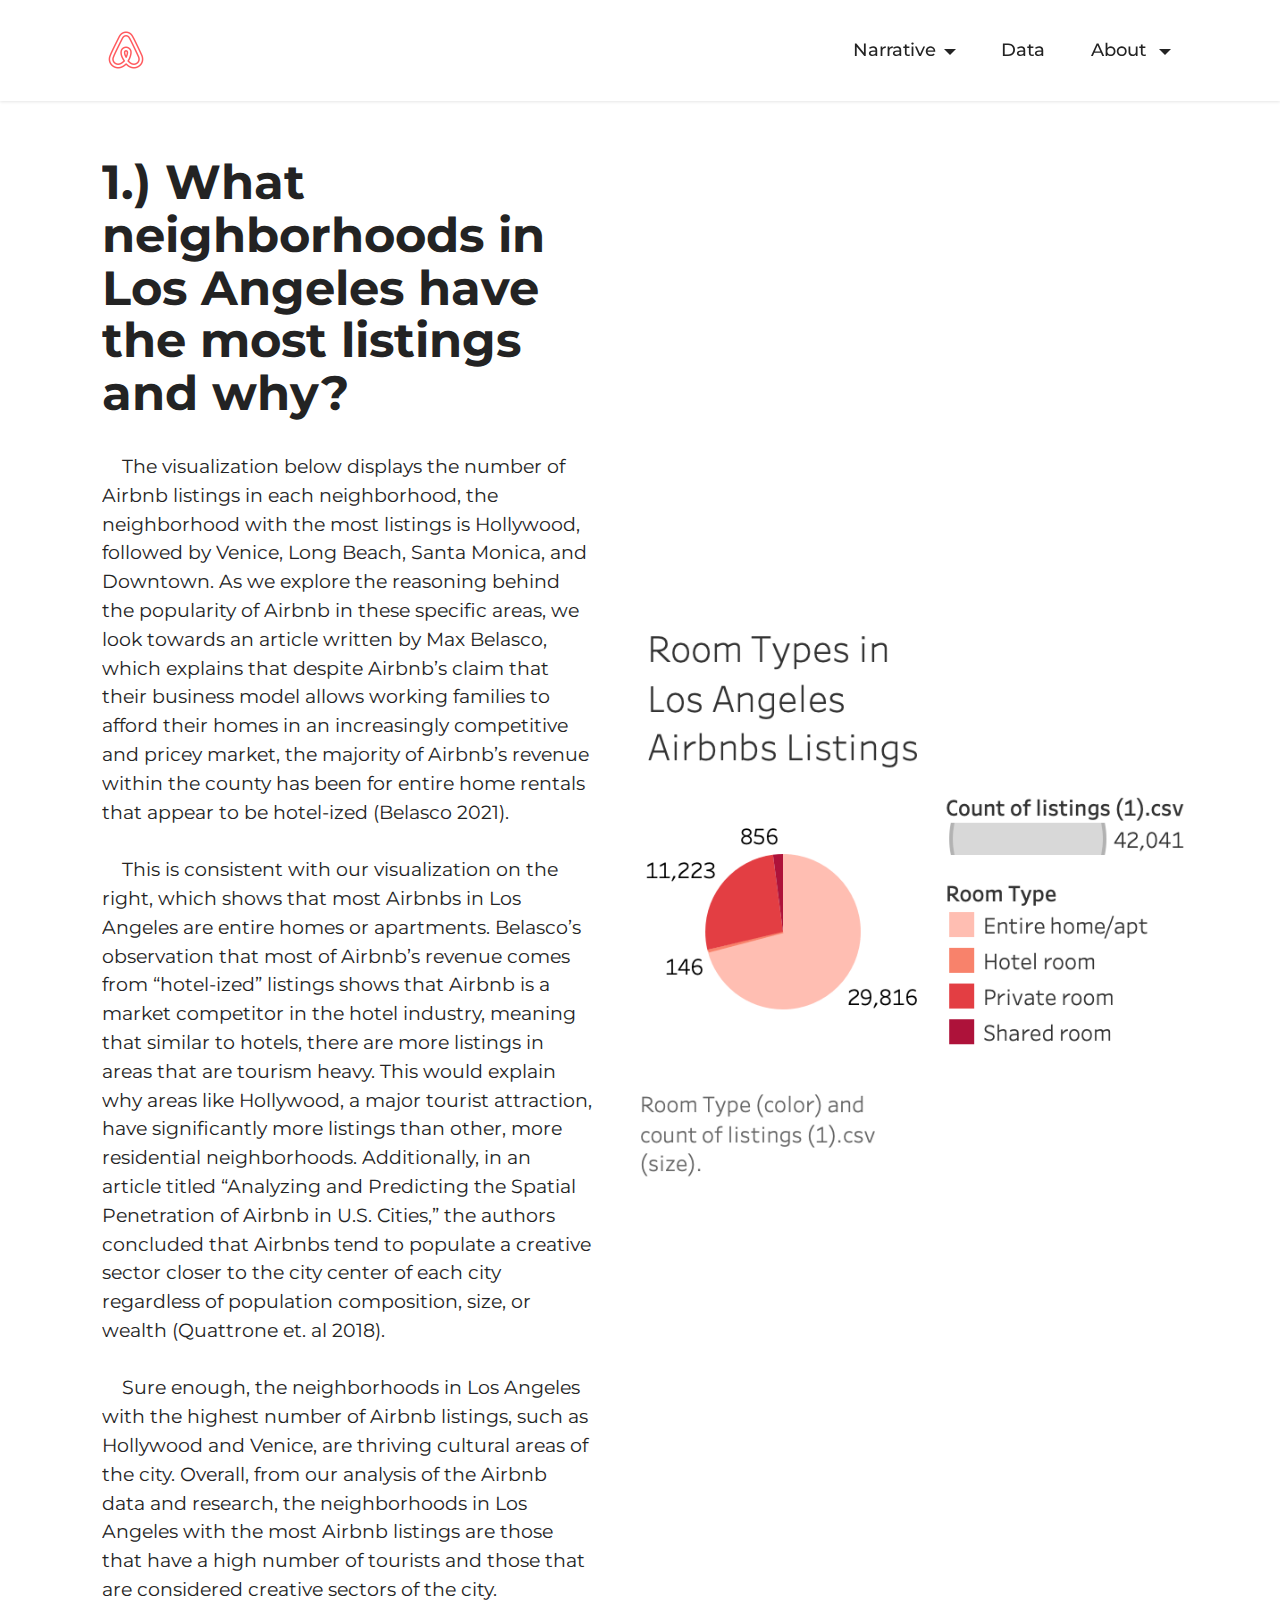
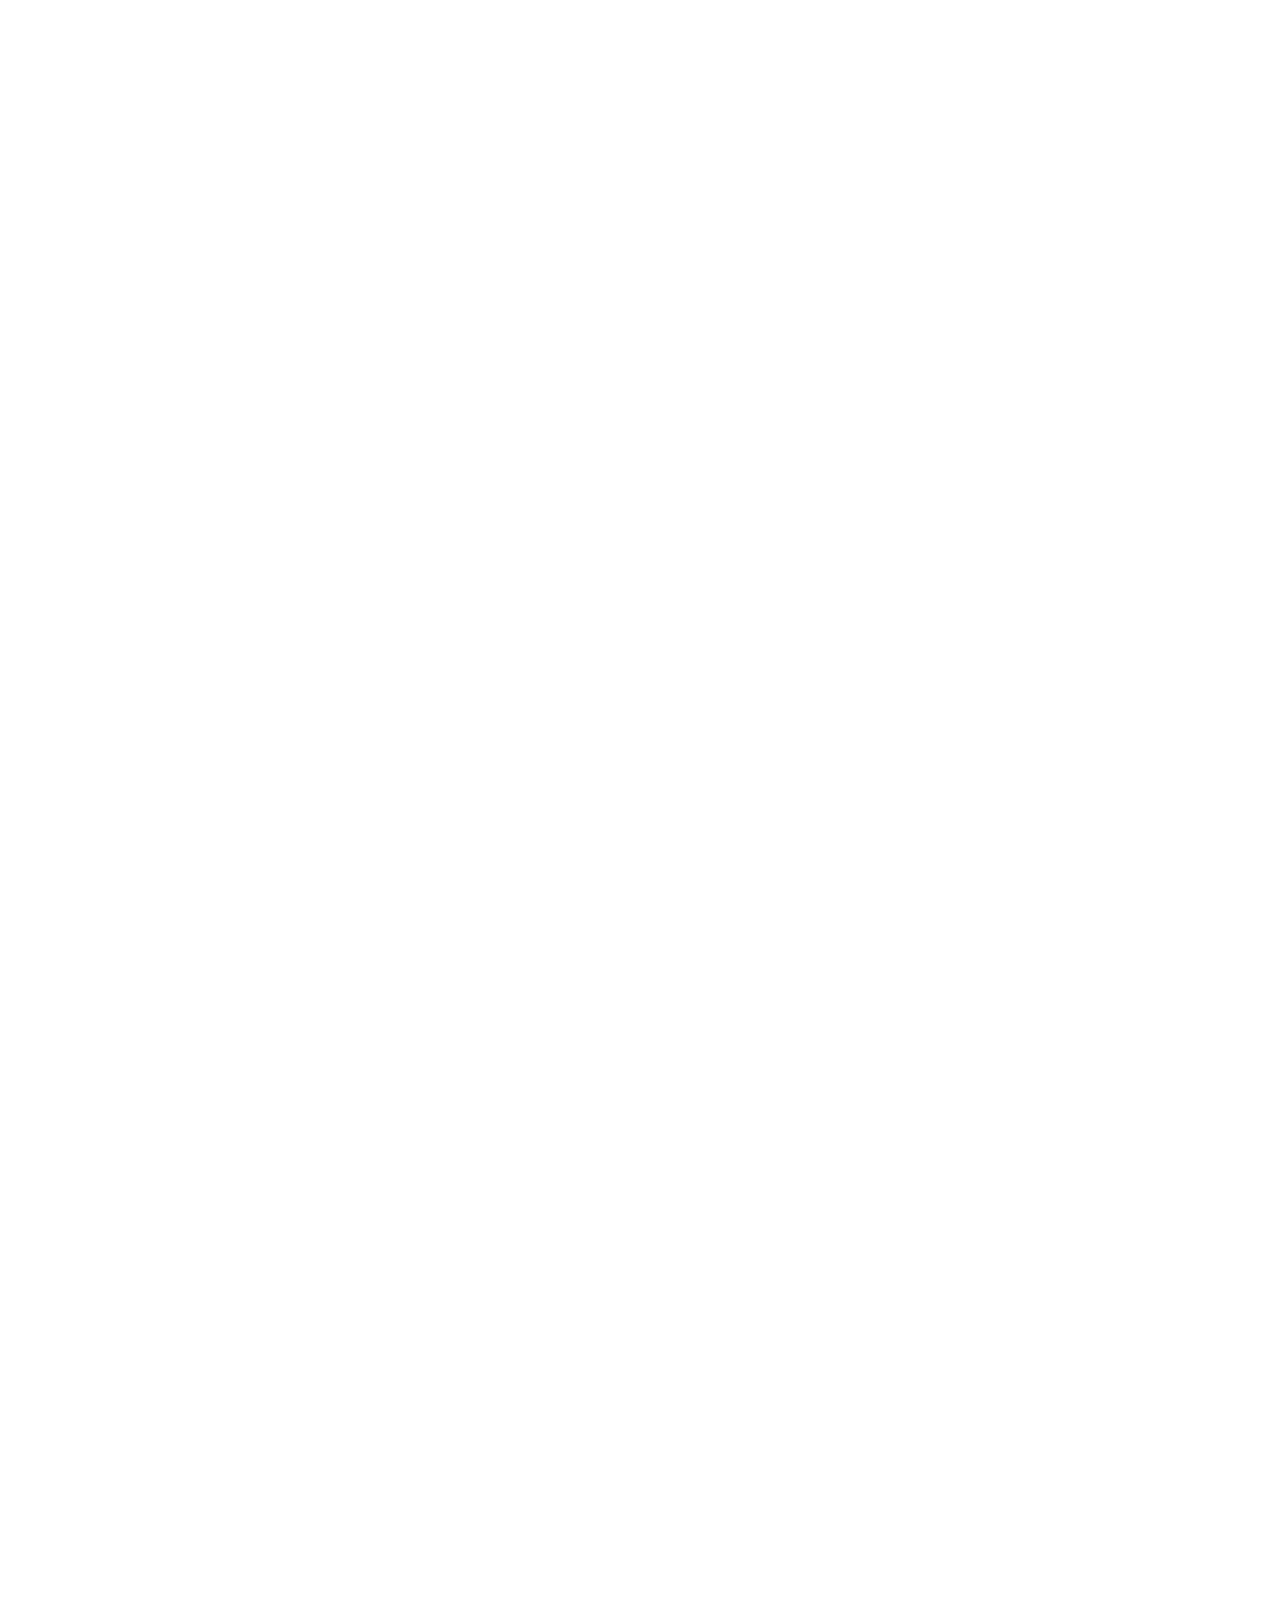
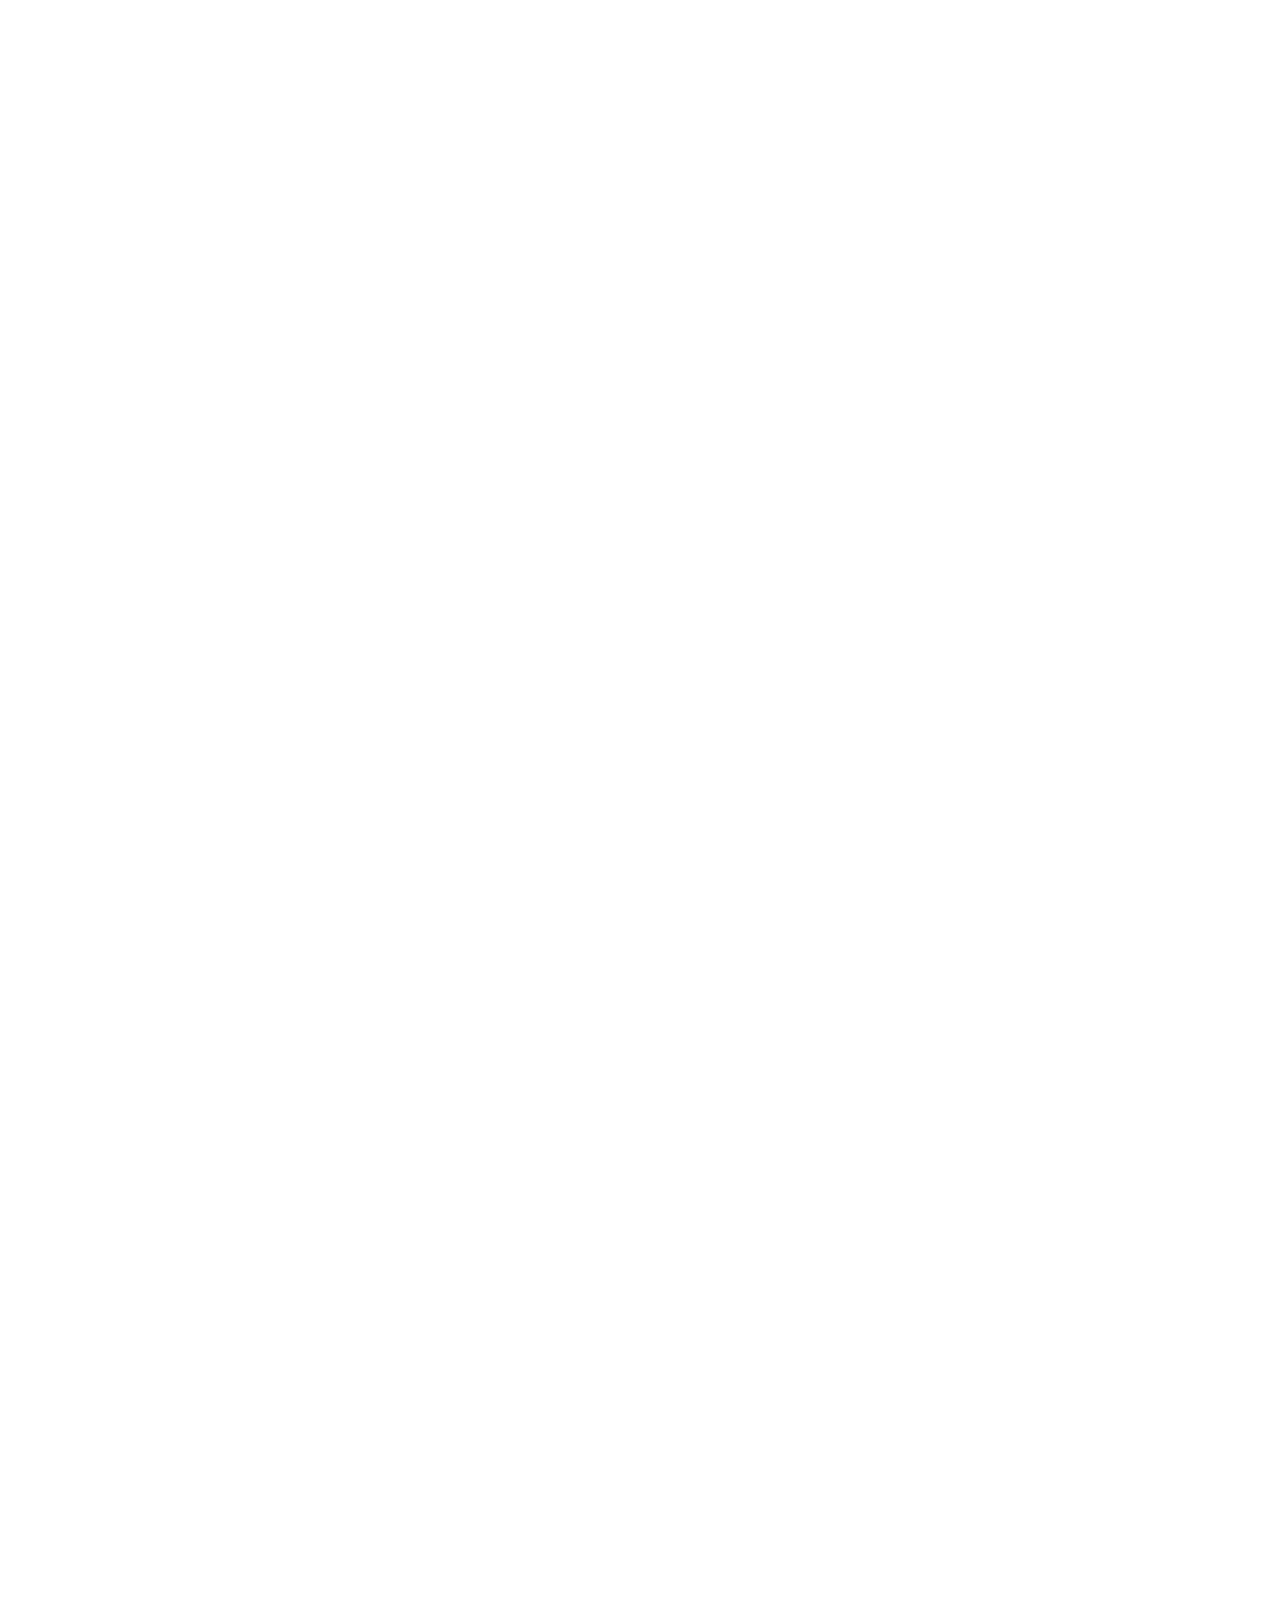
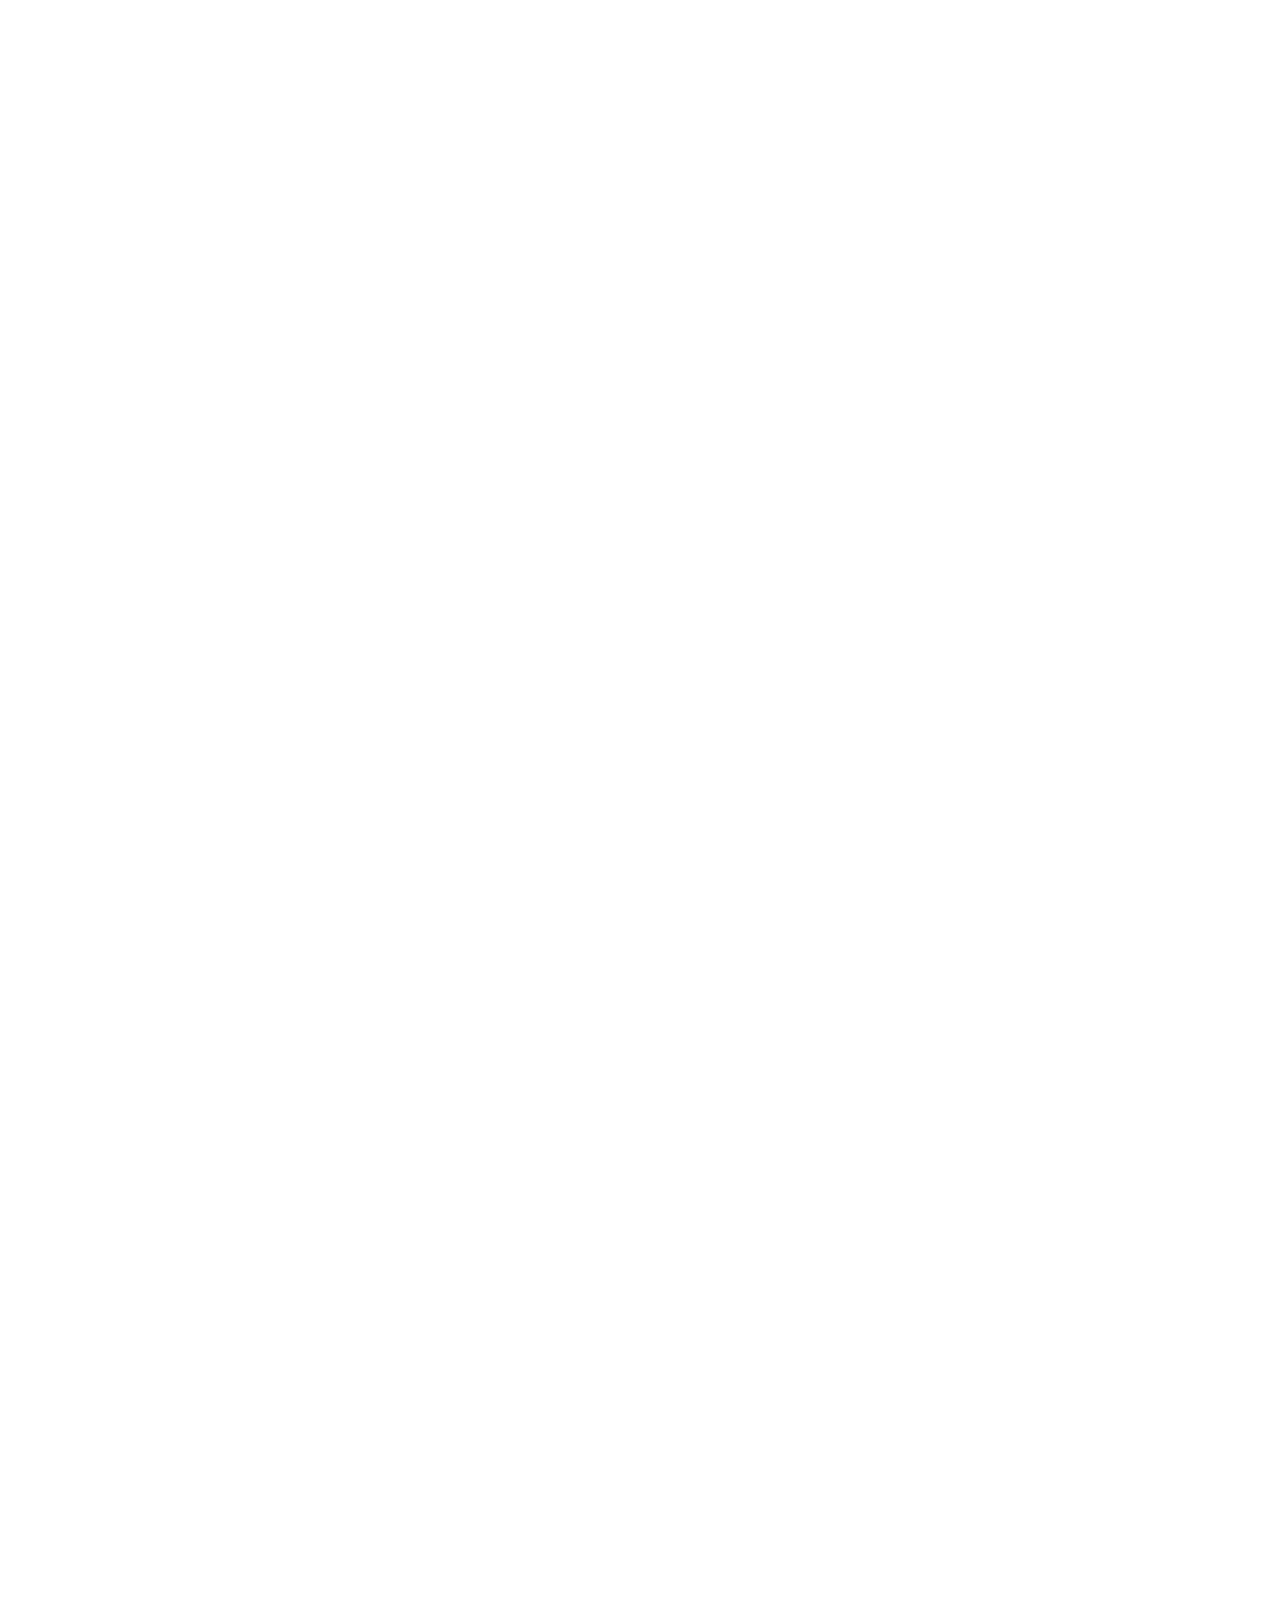
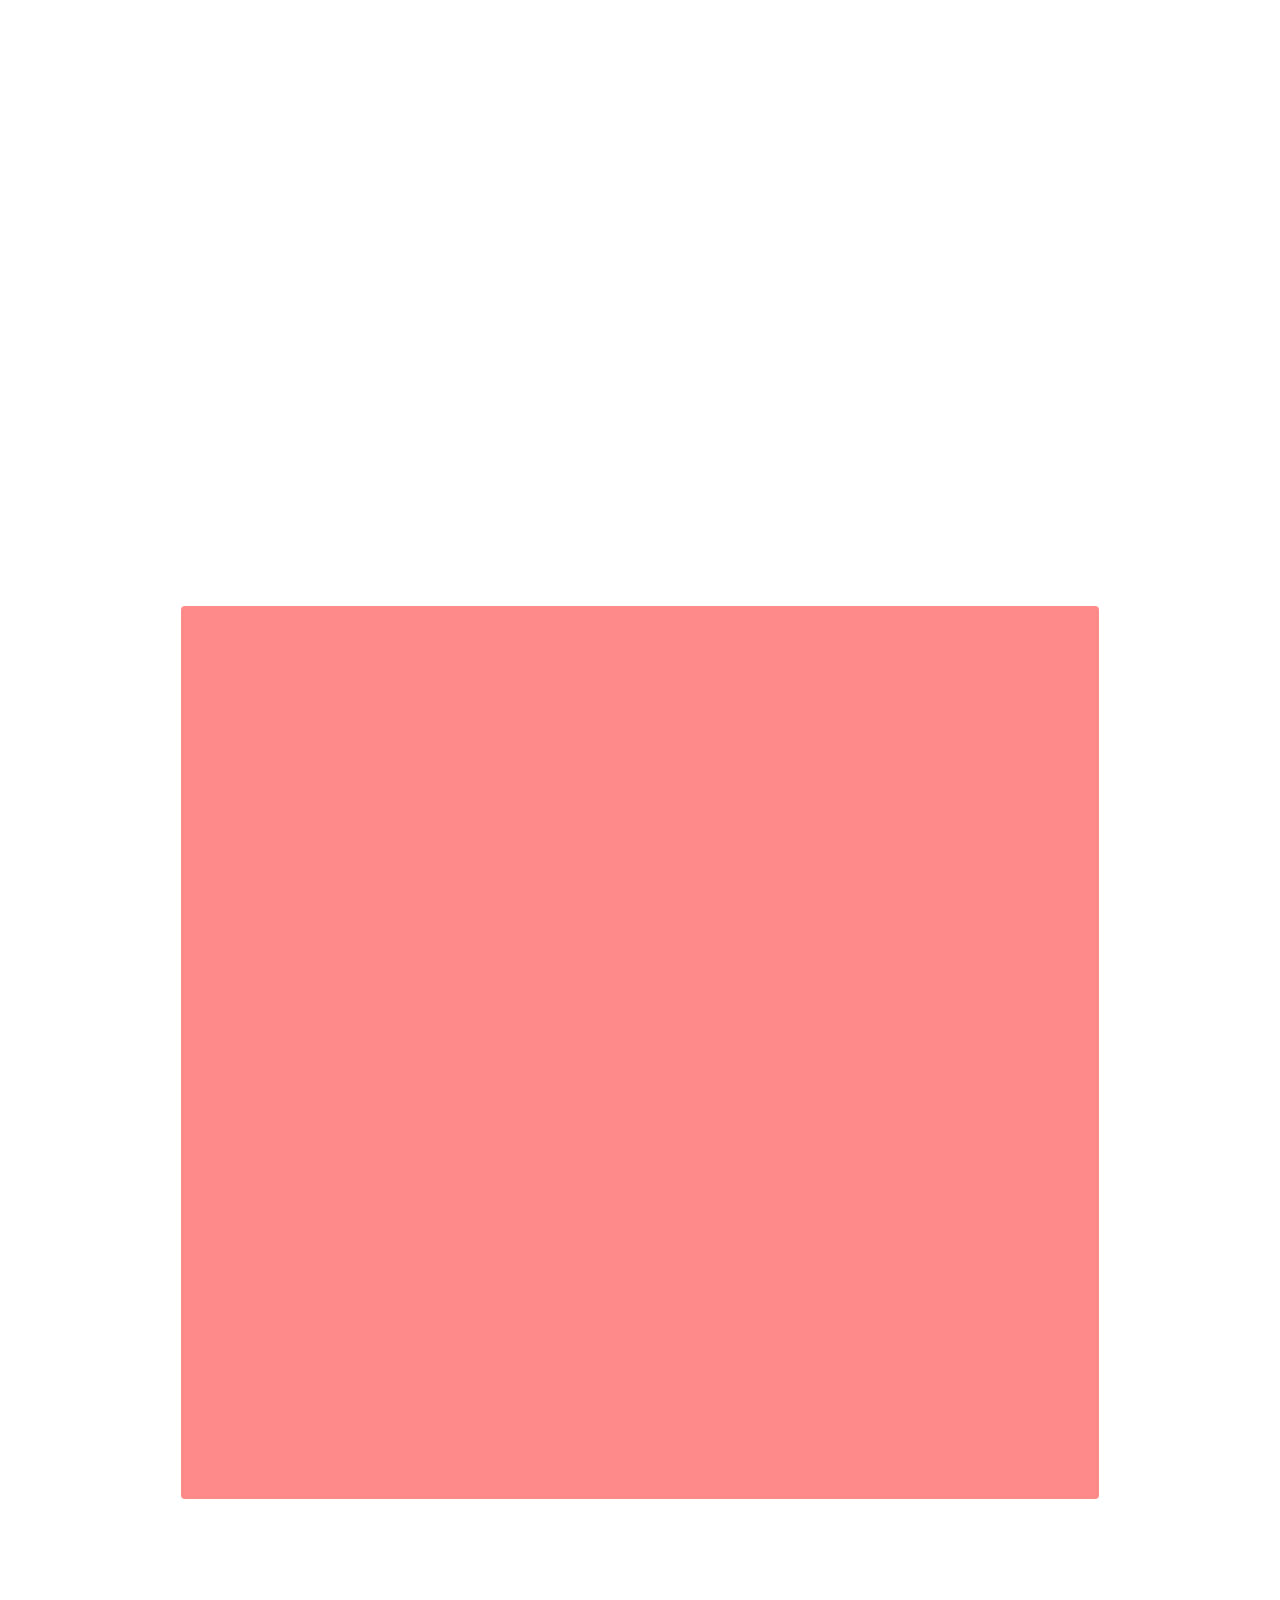
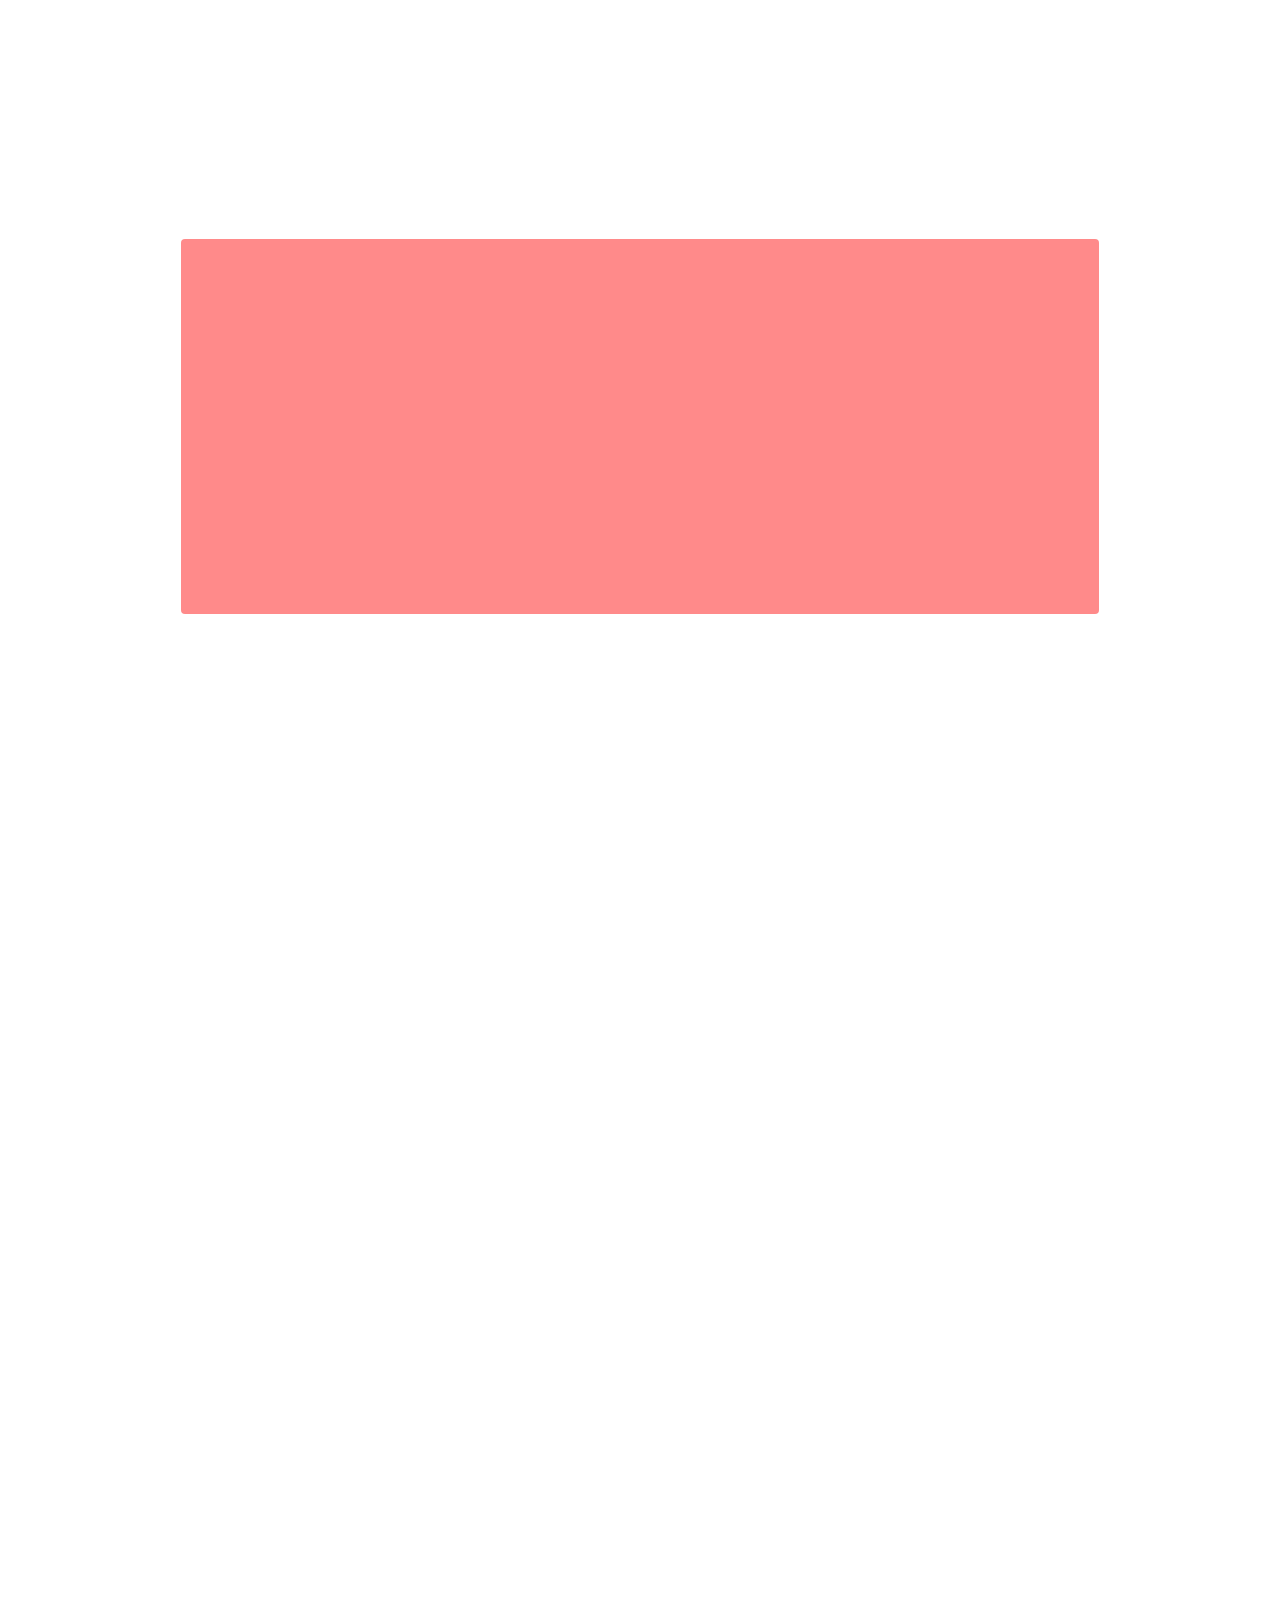
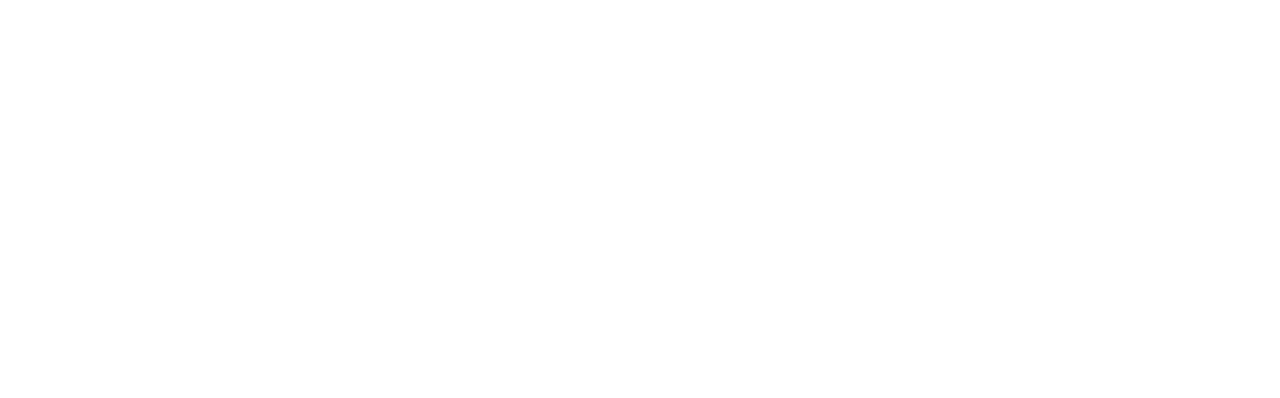
==== commit 1effd886: "create github pages" ====
--- a/Analysis.html
+++ b/Analysis.html
@@ -77,7 +77,7 @@
                     <div class="card-box">
                         <h4 class="card-title mbr-fonts-style mb-4 display-2">
                             <strong>1.) What neighborhoods in Los Angeles have the most listings and why?</strong></h4>
-                        <p class="mbr-text mbr-fonts-style mb-4 display-7">&nbsp; &nbsp; The visualization on the right displays the number of Airbnb listings in each neighborhood, the neighborhood with the most listings is Hollywood, followed by Venice, Long Beach, Santa Monica, and Downtown. As we explore the reasoning behind the popularity of Airbnb in these specific areas, we look towards an article written by Max Belasco, which explains that despite Airbnb’s claim that their business model allows working families to afford their homes in an increasingly competitive and pricey market, the majority of Airbnb’s revenue within the county has been for entire home rentals that appear to be hotel-ized (Belasco 2021). <br><br>&nbsp; &nbsp; This is consistent with the data seen in our visualization, which shows that most Airbnbs in Los Angeles are entire homes or apartments. Belasco’s observation that most of Airbnb’s revenue comes from “hotel-ized” listings shows that Airbnb is a market competitor in the hotel industry, meaning that similar to hotels, there are more listings in areas that are tourism heavy. This would explain why areas like Hollywood, a major tourist attraction, have significantly more listings than other, more residential neighborhoods. Additionally, in an article titled “Analyzing and Predicting the Spatial Penetration of Airbnb in U.S. Cities,” the authors concluded that Airbnbs tend to populate a creative sector closer to the city center of each city regardless of population composition, size, or wealth (Quattrone et. al 2018).<br><br>&nbsp; &nbsp; Sure enough, the neighborhoods in Los Angeles with the highest number of Airbnb listings, such as Hollywood and Venice, are thriving cultural areas of the city. Overall, from our analysis of the Airbnb data and research, the neighborhoods in Los Angeles with the most Airbnb listings are those that have a high number of tourists and those that are considered creative sectors of the city.&nbsp;<br></p>
+                        <p class="mbr-text mbr-fonts-style mb-4 display-7">&nbsp; &nbsp; The visualization below displays the number of Airbnb listings in each neighborhood, the neighborhood with the most listings is Hollywood, followed by Venice, Long Beach, Santa Monica, and Downtown. As we explore the reasoning behind the popularity of Airbnb in these specific areas, we look towards an article written by Max Belasco, which explains that despite Airbnb’s claim that their business model allows working families to afford their homes in an increasingly competitive and pricey market, the majority of Airbnb’s revenue within the county has been for entire home rentals that appear to be hotel-ized (Belasco 2021). <br><br>&nbsp; &nbsp; This is consistent with our visualization on the right, which shows that most Airbnbs in Los Angeles are entire homes or apartments. Belasco’s observation that most of Airbnb’s revenue comes from “hotel-ized” listings shows that Airbnb is a market competitor in the hotel industry, meaning that similar to hotels, there are more listings in areas that are tourism heavy. This would explain why areas like Hollywood, a major tourist attraction, have significantly more listings than other, more residential neighborhoods. Additionally, in an article titled “Analyzing and Predicting the Spatial Penetration of Airbnb in U.S. Cities,” the authors concluded that Airbnbs tend to populate a creative sector closer to the city center of each city regardless of population composition, size, or wealth (Quattrone et. al 2018).<br><br>&nbsp; &nbsp; Sure enough, the neighborhoods in Los Angeles with the highest number of Airbnb listings, such as Hollywood and Venice, are thriving cultural areas of the city. Overall, from our analysis of the Airbnb data and research, the neighborhoods in Los Angeles with the most Airbnb listings are those that have a high number of tourists and those that are considered creative sectors of the city.&nbsp;<br></p>
                         
                         
                     </div>
@@ -131,28 +131,18 @@
     </div>
 </section>
 
-<section data-bs-version="5.1" class="image1 cid-tgUMRDrMdX mbr-fullscreen" id="image1-23">
-    
-
-    
-    
-
-    <div>
-        <div class="row align-items-center">
-            <div class="col-12 col-lg-6">
-                <div class="image-wrapper">
-                    <img src="assets/images/image3-1076x639.png" alt="Mobirise Website Builder">
-                    
-                </div>
-            </div>
-            <div class="col-12 col-lg-4">
-                <div class="text-wrapper">
-                    
-                    <p class="mbr-text mbr-fonts-style display-7">&nbsp; &nbsp; First, we will focus on if the increasing number of Airbnb listings would impact the social order within a neighborhood. The visualization above presents the number of Airbnb in each neighborhood in Los Angeles: the longer the bar for a neighborhood is, the more Airbnb households are located inside that neighborhood. In the graph, we have bars of 3 different colors, with each color corresponding to a neighborhood group. <br><br>&nbsp; &nbsp; From the previous data analysis, we knew that there are more than 40k Airbnb households listed in our dataset; together with the graph above, we can see that the distribution of these Airbnb households is not equally located in each neighborhood. We can see that Hollywood is the neighborhood with the most Airbnb households. There are 4 neighborhoods (Hollywood, Venice, Long Beach, and Santa Monica) with more than 1000 Airbnb households, while the majority of neighborhoods only have less than 200 Airbnb households. <br><br><br><br><br></p>
-                </div>
-            </div>
-        </div>
-    </div>
+<section class="mbr-section mbr-section--no-padding cid-tgYQohOPQv" id="witsec-html-block-2y">
+
+
+
+
+
+<!-- Place your own code below -->
+<div class="container">
+  <div class="tableauPlaceholder" id="viz1662763552697" style="position: relative"><noscript><a href="#"><img alt="Number of Airbnb in Each Neighborhood in Los Angeles " src="https://public.tableau.com/static/images/Ai/AirbnbCountsbyNeighborhoodinLA/2/1_rss.png" style="border: none" mbr-media="uname__23" mbr-media-simple="true" mbr-on-click="uname__24"></a></noscript><object class="tableauViz" style="display:none;"><param name="host_url" value="https%3A%2F%2Fpublic.tableau.com%2F"> <param name="embed_code_version" value="3"> <param name="site_root" value=""><param name="name" value="AirbnbCountsbyNeighborhoodinLA/2"><param name="tabs" value="no"><param name="toolbar" value="yes"><param name="static_image" value="https://public.tableau.com/static/images/Ai/AirbnbCountsbyNeighborhoodinLA/2/1.png"> <param name="animate_transition" value="yes"><param name="display_static_image" value="yes"><param name="display_spinner" value="yes"><param name="display_overlay" value="yes"><param name="display_count" value="yes"><param name="language" value="en-US"></object></div> <script type='text/javascript'> var divElement = document.getElementById('viz1662763552697'); var vizElement = divElement.getElementsByTagName('object')[0]; vizElement.style.width='100%';vizElement.style.height=(divElement.offsetWidth*0.75)+'px'; var scriptElement = document.createElement('script'); scriptElement.src = 'https://public.tableau.com/javascripts/api/viz_v1.js'; vizElement.parentNode.insertBefore(scriptElement, vizElement); </script>
+</div>
+<!-- Place your own code above -->
+
 </section>
 
 <section data-bs-version="5.1" class="content4 cid-tgYGgvIL0r" id="content4-2s">
@@ -164,11 +154,8 @@
         <div class="row justify-content-center">
             <div class="title col-md-12 col-lg-10">
                 
-                <h4 class="mbr-section-subtitle align-center mbr-fonts-style mb-4 display-7">&nbsp; &nbsp; This is potentially due to the high volume of travelers visiting the tourist attractions in these neighborhoods. A high volume of tourists could contribute to more commercial activities but also potentially more violence in these neighborhoods, which could severely deflate the public security level of these neighborhoods.   
-<div>
-</div><div>&nbsp; &nbsp;</div><br><div>&nbsp; &nbsp; This inference is bolstered by the study of a group of researchers, who argue that neighborhoods with increasing numbers of Airbnb listings tend to have more violence in the neighborhood within the following years (Ke et al. 2021). They then refuted this finding in their study, claiming that the higher frequency of violent crimes is due to the erosion of a neighborhood, rather than the previous assumption that Airbnb listings bring in tourism, which consequently brings crime along with it.   
-</div><div>&nbsp; &nbsp; </div><br><div>&nbsp; &nbsp; Therefore, we couldn’t form the conclusion that higher Airbnb density is related to a relatively turbulent neighborhood, and there might be other factors that result in the increasing violence cases.</div><div>
-</div></h4>
+                <h4 class="mbr-section-subtitle align-center mbr-fonts-style mb-4 display-7">&nbsp; First, we will focus on if the increasing number of Airbnb listings would impact the social order within a neighborhood. The visualization above presents the number of Airbnb in each neighborhood in Los Angeles: the longer the bar for a neighborhood is, the more Airbnb households are located inside that neighborhood. In the graph, we have bars of 3 different colors, with each color corresponding to a neighborhood group.<div><br></div><div>&nbsp; &nbsp; From the previous data analysis, we knew that there are more than 40k Airbnb households listed in our dataset; together with the graph above, we can see that the distribution of these Airbnb households is not equally located in each neighborhood. We can see that Hollywood is the neighborhood with the most Airbnb households. There are 4 neighborhoods (Hollywood, Venice, Long Beach, and Santa Monica) with more than 1000 Airbnb households, while the majority of neighborhoods only have less than 200 Airbnb households.</div><div><br>&nbsp; &nbsp; This is potentially due to the high volume of travelers visiting the tourist attractions in these neighborhoods. A high volume of tourists could contribute to more commercial activities but also potentially more violence in these neighborhoods, which could severely deflate the public security level of these neighborhoods.</div><br><div><div><span style="font-size: 1.2rem;">&nbsp; &nbsp; This inference is bolstered by the study of a group of researchers, who argue that neighborhoods with increasing numbers of Airbnb listings tend to have more violence in the neighborhood within the following years (Ke et al. 2021). They then refuted this finding in their study, claiming that the higher frequency of violent crimes is due to the erosion of a neighborhood, rather than the previous assumption that Airbnb listings bring in tourism, which consequently brings crime along with it.</span></div><div>&nbsp; &nbsp;</div><div>&nbsp; &nbsp; Therefore, we couldn’t form the conclusion that higher Airbnb density is related to a relatively turbulent neighborhood, and there might be other factors that result in the increasing violence cases.</div><div>
+</div></div></h4>
                 
             </div>
         </div>
@@ -188,27 +175,54 @@
 
 </section>
 
-<section data-bs-version="5.1" class="image1 cid-tgYF1oaZFe" id="image1-2q">
-    
-
-    
-    
-
-    <div class="container">
-        <div class="row align-items-center">
-            <div class="col-12 col-lg-6">
-                <div class="image-wrapper">
-                    <img src="assets/images/image7-1076x520.png" alt="Mobirise Website Builder">
-                    
-                </div>
-            </div>
-            <div class="col-12 col-lg">
-                <div class="text-wrapper">
-                    
-                    <p class="mbr-text mbr-fonts-style display-7">&nbsp; &nbsp;<br>&nbsp; &nbsp; Now we will divert from the social impact of Airbnb on local communities and focus on how it influences the economic status of neighborhoods instead. The visualization below presents a scatter plot between the median annual household income and the number of Airbnb listings in each neighborhood. Similar to the previous plot, we also use 3 different colors to represent different neighborhood groups that each neighborhood belongs to. From the graph above, there is a slightly negative trend between median income level and Airbnb counts, which implies that having more Airbnb households in a neighborhood is associated with a lower income level for local communities. 
-<br>
-<br>&nbsp; &nbsp; This finding is consistent with a journal article by Koster and his colleagues, which argues that the increasing number of short-term rentals such as Airbnb would increase housing and rental prices, while reducing the demand for housing in the neighborhoods where these STRs are densely populated (Koster et al. 2021). However, when it comes to the statistical significance of this linear trend, we have to admit that the correlation between number of Airbnb and median income level is not as significant as we thought, since the p-value for this linear model is larger than our alpha level of 0.05 and the Pearson correlation coefficient is relatively small. </p>
-                </div>
+<section data-bs-version="5.1" class="content4 cid-tgYRkiZxMz" id="content4-2z">
+    
+
+    
+    
+    <div class="container">
+        <div class="row justify-content-center">
+            <div class="title col-md-12 col-lg-10">
+                
+                <h4 class="mbr-section-subtitle align-center mbr-fonts-style mb-4 display-7">&nbsp; &nbsp; &nbsp;Now we will divert from the social impact of Airbnb on local communities and focus on how it influences the economic status of neighborhoods instead. The visualization below presents a scatter plot between the median annual household income and the number of Airbnb listings in each neighborhood. Similar to the previous plot, we also use 3 different colors to represent different neighborhood groups that each neighborhood belongs to. From the graph above, there is a slightly negative trend between median income level and Airbnb counts, which implies that having more Airbnb households in a neighborhood is associated with a lower income level for local communities.</h4>
+                
+            </div>
+        </div>
+    </div>
+</section>
+
+<section data-bs-version="5.1" class="header9 cid-tgYRCcADOT" id="header9-31">
+
+    
+
+    
+    
+
+    <div class="text-center container">
+        <div class="row justify-content-center">
+            <div class="col-md-12 col-lg-9">
+                <div class="image-wrap mb-4">
+                    <img src="assets/images/image7-1394x674.png" alt="Mobirise Website Builder">
+                </div>
+                
+                
+                
+            </div>
+        </div>
+    </div>
+</section>
+
+<section data-bs-version="5.1" class="content4 cid-tgYRxlLzDC" id="content4-30">
+    
+
+    
+    
+    <div class="container">
+        <div class="row justify-content-center">
+            <div class="title col-md-12 col-lg-10">
+                
+                <h4 class="mbr-section-subtitle align-center mbr-fonts-style mb-4 display-7">&nbsp; &nbsp; This finding is consistent with a journal article by Koster and his colleagues, which argues that the increasing number of short-term rentals such as Airbnb would increase housing and rental prices, while reducing the demand for housing in the neighborhoods where these STRs are densely populated (Koster et al. 2021). However, when it comes to the statistical significance of this linear trend, we have to admit that the correlation between number of Airbnb and median income level is not as significant as we thought, since the p-value for this linear model is larger than our alpha level of 0.05 and the Pearson correlation coefficient is relatively small.</h4>
+                
             </div>
         </div>
     </div>
@@ -338,7 +352,7 @@
             </div>
         </div>
     </div>
-</section><section class="display-7" style="padding: 0;align-items: center;justify-content: center;flex-wrap: wrap;    align-content: center;display: flex;position: relative;height: 4rem;"><a href="https://mobiri.se/2863000" style="flex: 1 1;height: 4rem;position: absolute;width: 100%;z-index: 1;"><img alt="" style="height: 4rem;" src="[data-uri]"></a><p style="margin: 0;text-align: center;" class="display-7">Built with Mobirise &#8204;</p><a style="z-index:1" href="https://mobirise.com/website-design-software.html">Free Web Design Software</a></section><script src="assets/bootstrap/js/bootstrap.bundle.min.js"></script>  <script src="assets/smoothscroll/smooth-scroll.js"></script>  <script src="assets/ytplayer/index.js"></script>  <script src="assets/dropdown/js/navbar-dropdown.js"></script>  <script src="assets/theme/js/script.js"></script>  
+</section><section class="display-7" style="padding: 0;align-items: center;justify-content: center;flex-wrap: wrap;    align-content: center;display: flex;position: relative;height: 4rem;"><a href="https://mobiri.se/2863000" style="flex: 1 1;height: 4rem;position: absolute;width: 100%;z-index: 1;"><img alt="" style="height: 4rem;" src="[data-uri]"></a><p style="margin: 0;text-align: center;" class="display-7">Made with Mobirise &#8204;</p><a style="z-index:1" href="https://mobirise.com/website-design-software.html">Website Designing Software</a></section><script src="assets/bootstrap/js/bootstrap.bundle.min.js"></script>  <script src="assets/smoothscroll/smooth-scroll.js"></script>  <script src="assets/ytplayer/index.js"></script>  <script src="assets/dropdown/js/navbar-dropdown.js"></script>  <script src="assets/theme/js/script.js"></script>  
   
   
  <div id="scrollToTop" class="scrollToTop mbr-arrow-up"><a style="text-align: center;"><i class="mbr-arrow-up-icon mbr-arrow-up-icon-cm cm-icon cm-icon-smallarrow-up"></i></a></div>
--- a/assets/mobirise/css/mbr-additional.css
+++ b/assets/mobirise/css/mbr-additional.css
@@ -1163,40 +1163,17 @@
 .cid-tgUMJ5lMqJ .mbr-section-title {
   text-align: left;
 }
-.cid-tgUMRDrMdX {
+.cid-tgYQohOPQv {
+  padding-top: 90px;
+  padding-bottom: 90px;
   background-color: #ffffff;
 }
-.cid-tgUMRDrMdX .mbr-fallback-image.disabled {
-  display: none;
-}
-.cid-tgUMRDrMdX .mbr-fallback-image {
-  display: block;
-  background-size: cover;
-  background-position: center center;
-  width: 100%;
-  height: 100%;
-  position: absolute;
-  top: 0;
-}
-.cid-tgUMRDrMdX .text-wrapper {
-  padding: 1rem;
-}
-@media (max-width: 991px) {
-  .cid-tgUMRDrMdX .image-wrapper {
-    margin-bottom: 1rem;
-  }
-}
-.cid-tgUMRDrMdX img {
-  width: 100%;
-}
-@media (min-width: 992px) {
-  .cid-tgUMRDrMdX .text-wrapper {
-    padding: 2rem;
-  }
+.cid-tgYQohOPQv img {
+  width: auto;
 }
 .cid-tgYGgvIL0r {
-  padding-top: 2rem;
-  padding-bottom: 5rem;
+  padding-top: 1rem;
+  padding-bottom: 2rem;
   background-color: #ffffff;
 }
 .cid-tgYGgvIL0r .mbr-fallback-image.disabled {
@@ -1222,15 +1199,15 @@
 .cid-tgYG2kYb9U img {
   width: auto;
 }
-.cid-tgYF1oaZFe {
-  padding-top: 0rem;
-  padding-bottom: 5rem;
+.cid-tgYRkiZxMz {
+  padding-top: 3rem;
+  padding-bottom: 2rem;
   background-color: #ffffff;
 }
-.cid-tgYF1oaZFe .mbr-fallback-image.disabled {
+.cid-tgYRkiZxMz .mbr-fallback-image.disabled {
   display: none;
 }
-.cid-tgYF1oaZFe .mbr-fallback-image {
+.cid-tgYRkiZxMz .mbr-fallback-image {
   display: block;
   background-size: cover;
   background-position: center center;
@@ -1239,21 +1216,58 @@
   position: absolute;
   top: 0;
 }
-@media (max-width: 991px) {
-  .cid-tgYF1oaZFe .image-wrapper {
-    margin-bottom: 1rem;
-  }
-}
-.cid-tgYF1oaZFe img {
+.cid-tgYRkiZxMz .mbr-section-subtitle {
+  text-align: left;
+}
+.cid-tgYRCcADOT {
+  padding-top: 2rem;
+  padding-bottom: 2rem;
+  background-color: #ffffff;
+}
+.cid-tgYRCcADOT .mbr-fallback-image.disabled {
+  display: none;
+}
+.cid-tgYRCcADOT .mbr-fallback-image {
+  display: block;
+  background-size: cover;
+  background-position: center center;
   width: 100%;
+  height: 100%;
+  position: absolute;
+  top: 0;
+}
+.cid-tgYRCcADOT .image-wrap img {
+  width: 100%;
 }
 @media (min-width: 992px) {
-  .cid-tgYF1oaZFe .text-wrapper {
-    padding: 2rem;
-  }
+  .cid-tgYRCcADOT .image-wrap img {
+    display: block;
+    margin: auto;
+    width: 100%;
+  }
+}
+.cid-tgYRxlLzDC {
+  padding-top: 1rem;
+  padding-bottom: 1rem;
+  background-color: #ffffff;
+}
+.cid-tgYRxlLzDC .mbr-fallback-image.disabled {
+  display: none;
+}
+.cid-tgYRxlLzDC .mbr-fallback-image {
+  display: block;
+  background-size: cover;
+  background-position: center center;
+  width: 100%;
+  height: 100%;
+  position: absolute;
+  top: 0;
+}
+.cid-tgYRxlLzDC .mbr-section-subtitle {
+  text-align: left;
 }
 .cid-tgYH9N3dmB {
-  padding-top: 6rem;
+  padding-top: 2rem;
   padding-bottom: 0rem;
   background-color: #ffffff;
 }
--- a/assets/mobirise/css/mbr-additional.css
+++ b/assets/mobirise/css/mbr-additional.css
@@ -1163,40 +1163,17 @@
 .cid-tgUMJ5lMqJ .mbr-section-title {
   text-align: left;
 }
-.cid-tgUMRDrMdX {
+.cid-tgYQohOPQv {
+  padding-top: 90px;
+  padding-bottom: 90px;
   background-color: #ffffff;
 }
-.cid-tgUMRDrMdX .mbr-fallback-image.disabled {
-  display: none;
-}
-.cid-tgUMRDrMdX .mbr-fallback-image {
-  display: block;
-  background-size: cover;
-  background-position: center center;
-  width: 100%;
-  height: 100%;
-  position: absolute;
-  top: 0;
-}
-.cid-tgUMRDrMdX .text-wrapper {
-  padding: 1rem;
-}
-@media (max-width: 991px) {
-  .cid-tgUMRDrMdX .image-wrapper {
-    margin-bottom: 1rem;
-  }
-}
-.cid-tgUMRDrMdX img {
-  width: 100%;
-}
-@media (min-width: 992px) {
-  .cid-tgUMRDrMdX .text-wrapper {
-    padding: 2rem;
-  }
+.cid-tgYQohOPQv img {
+  width: auto;
 }
 .cid-tgYGgvIL0r {
-  padding-top: 2rem;
-  padding-bottom: 5rem;
+  padding-top: 1rem;
+  padding-bottom: 2rem;
   background-color: #ffffff;
 }
 .cid-tgYGgvIL0r .mbr-fallback-image.disabled {
@@ -1222,15 +1199,15 @@
 .cid-tgYG2kYb9U img {
   width: auto;
 }
-.cid-tgYF1oaZFe {
-  padding-top: 0rem;
-  padding-bottom: 5rem;
+.cid-tgYRkiZxMz {
+  padding-top: 3rem;
+  padding-bottom: 2rem;
   background-color: #ffffff;
 }
-.cid-tgYF1oaZFe .mbr-fallback-image.disabled {
+.cid-tgYRkiZxMz .mbr-fallback-image.disabled {
   display: none;
 }
-.cid-tgYF1oaZFe .mbr-fallback-image {
+.cid-tgYRkiZxMz .mbr-fallback-image {
   display: block;
   background-size: cover;
   background-position: center center;
@@ -1239,21 +1216,58 @@
   position: absolute;
   top: 0;
 }
-@media (max-width: 991px) {
-  .cid-tgYF1oaZFe .image-wrapper {
-    margin-bottom: 1rem;
-  }
-}
-.cid-tgYF1oaZFe img {
+.cid-tgYRkiZxMz .mbr-section-subtitle {
+  text-align: left;
+}
+.cid-tgYRCcADOT {
+  padding-top: 2rem;
+  padding-bottom: 2rem;
+  background-color: #ffffff;
+}
+.cid-tgYRCcADOT .mbr-fallback-image.disabled {
+  display: none;
+}
+.cid-tgYRCcADOT .mbr-fallback-image {
+  display: block;
+  background-size: cover;
+  background-position: center center;
   width: 100%;
+  height: 100%;
+  position: absolute;
+  top: 0;
+}
+.cid-tgYRCcADOT .image-wrap img {
+  width: 100%;
 }
 @media (min-width: 992px) {
-  .cid-tgYF1oaZFe .text-wrapper {
-    padding: 2rem;
-  }
+  .cid-tgYRCcADOT .image-wrap img {
+    display: block;
+    margin: auto;
+    width: 100%;
+  }
+}
+.cid-tgYRxlLzDC {
+  padding-top: 1rem;
+  padding-bottom: 1rem;
+  background-color: #ffffff;
+}
+.cid-tgYRxlLzDC .mbr-fallback-image.disabled {
+  display: none;
+}
+.cid-tgYRxlLzDC .mbr-fallback-image {
+  display: block;
+  background-size: cover;
+  background-position: center center;
+  width: 100%;
+  height: 100%;
+  position: absolute;
+  top: 0;
+}
+.cid-tgYRxlLzDC .mbr-section-subtitle {
+  text-align: left;
 }
 .cid-tgYH9N3dmB {
-  padding-top: 6rem;
+  padding-top: 2rem;
   padding-bottom: 0rem;
   background-color: #ffffff;
 }
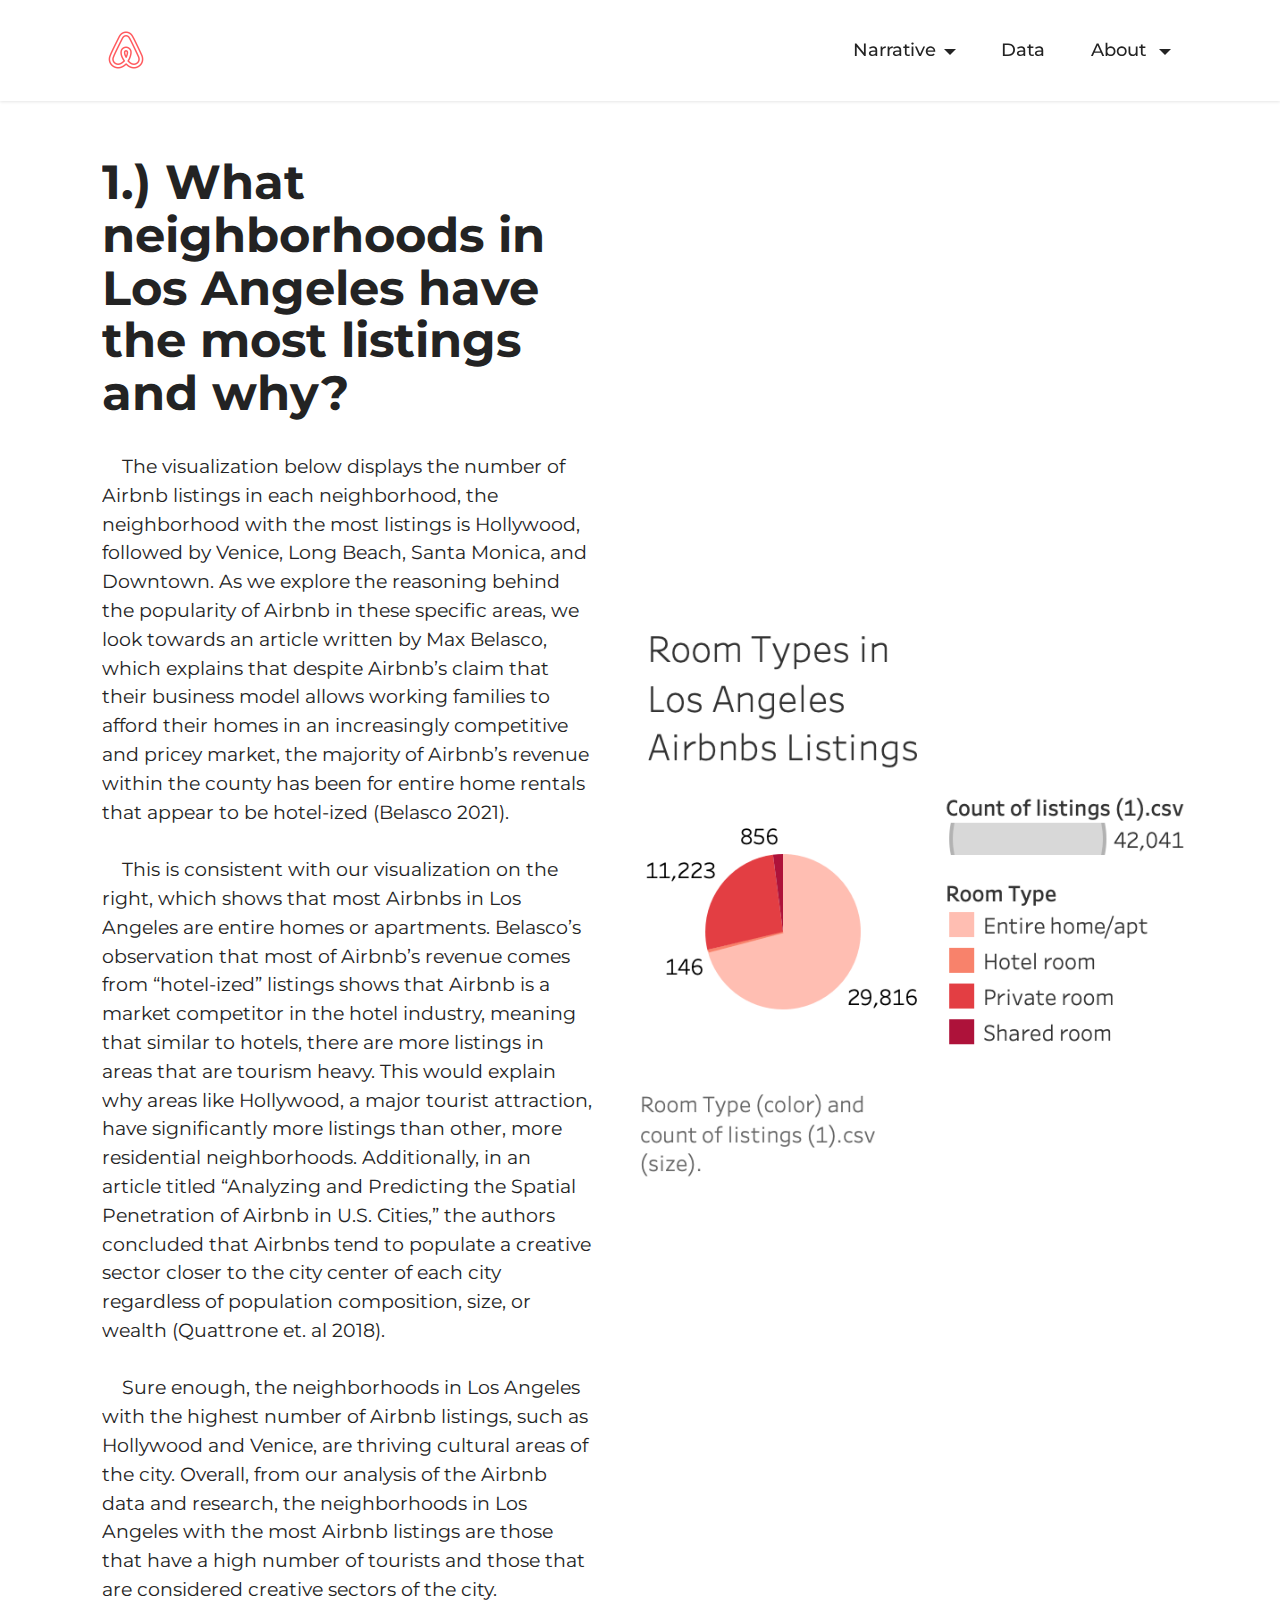
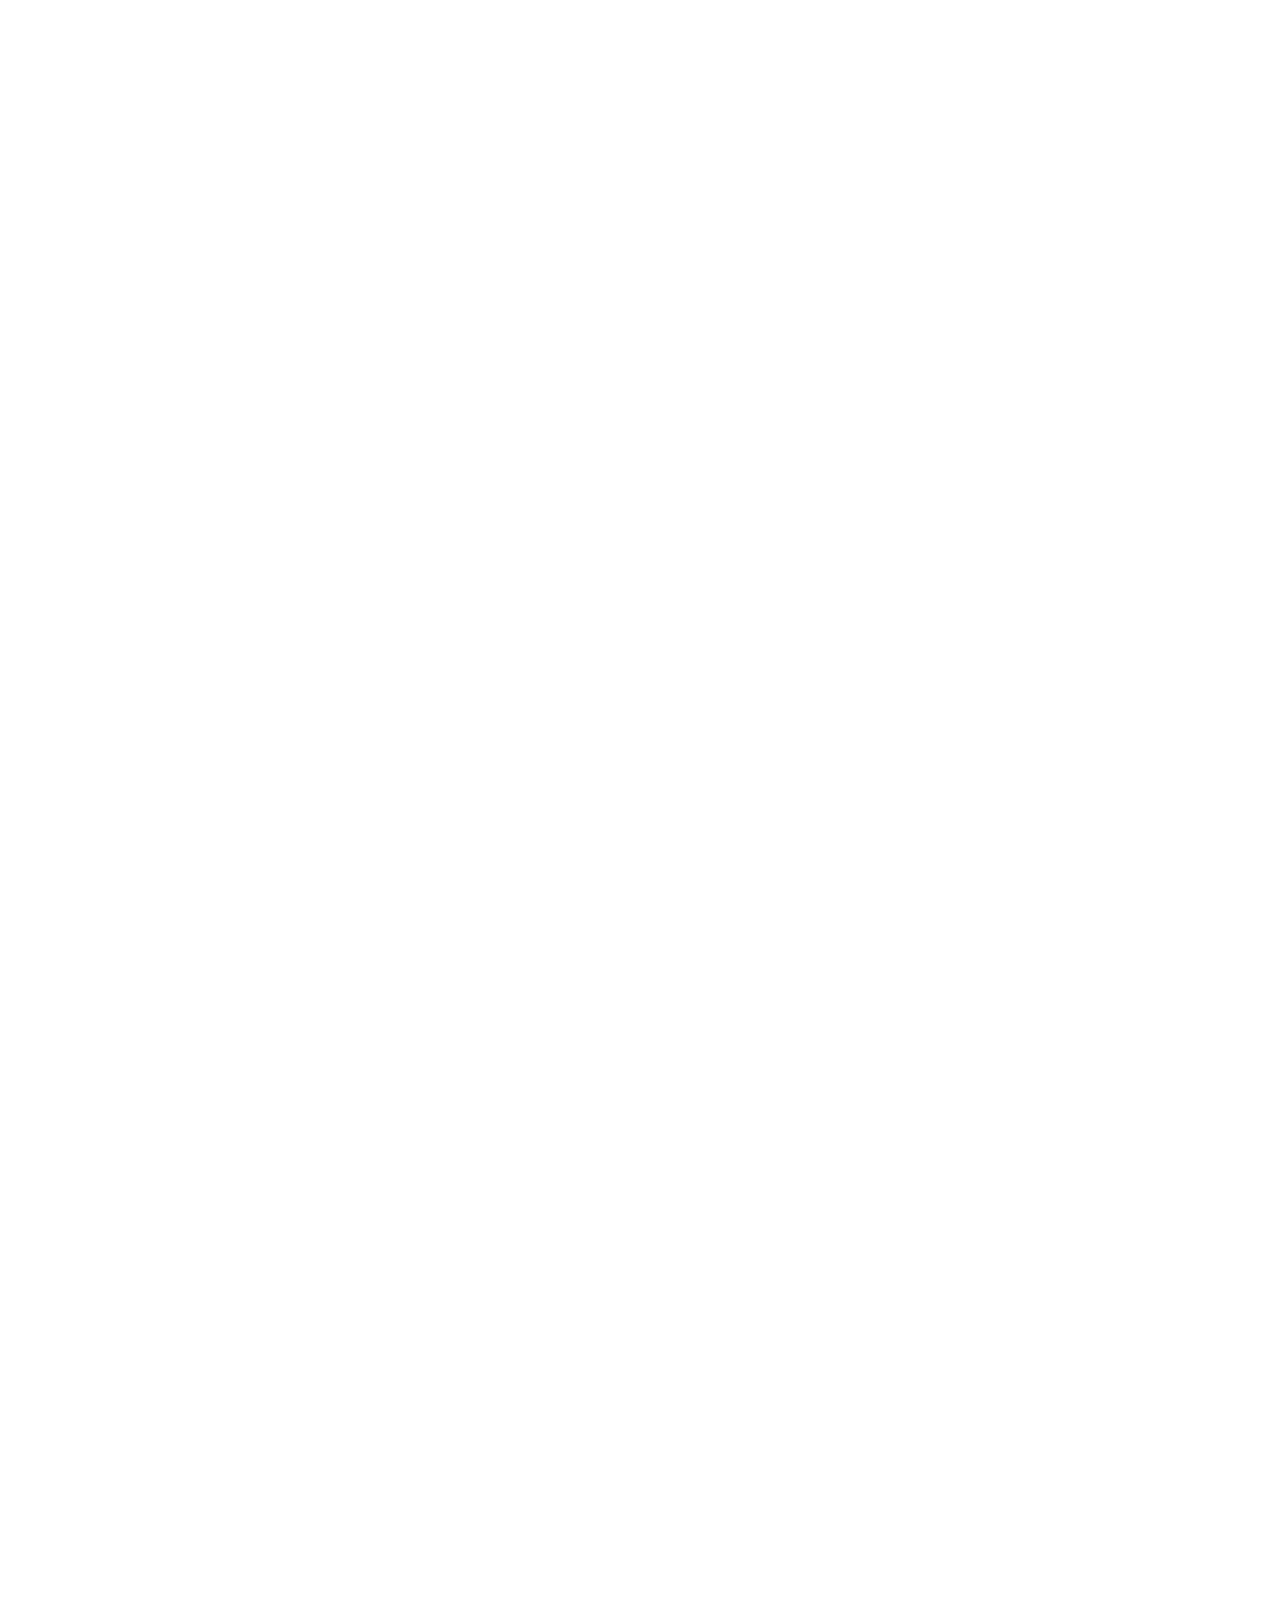
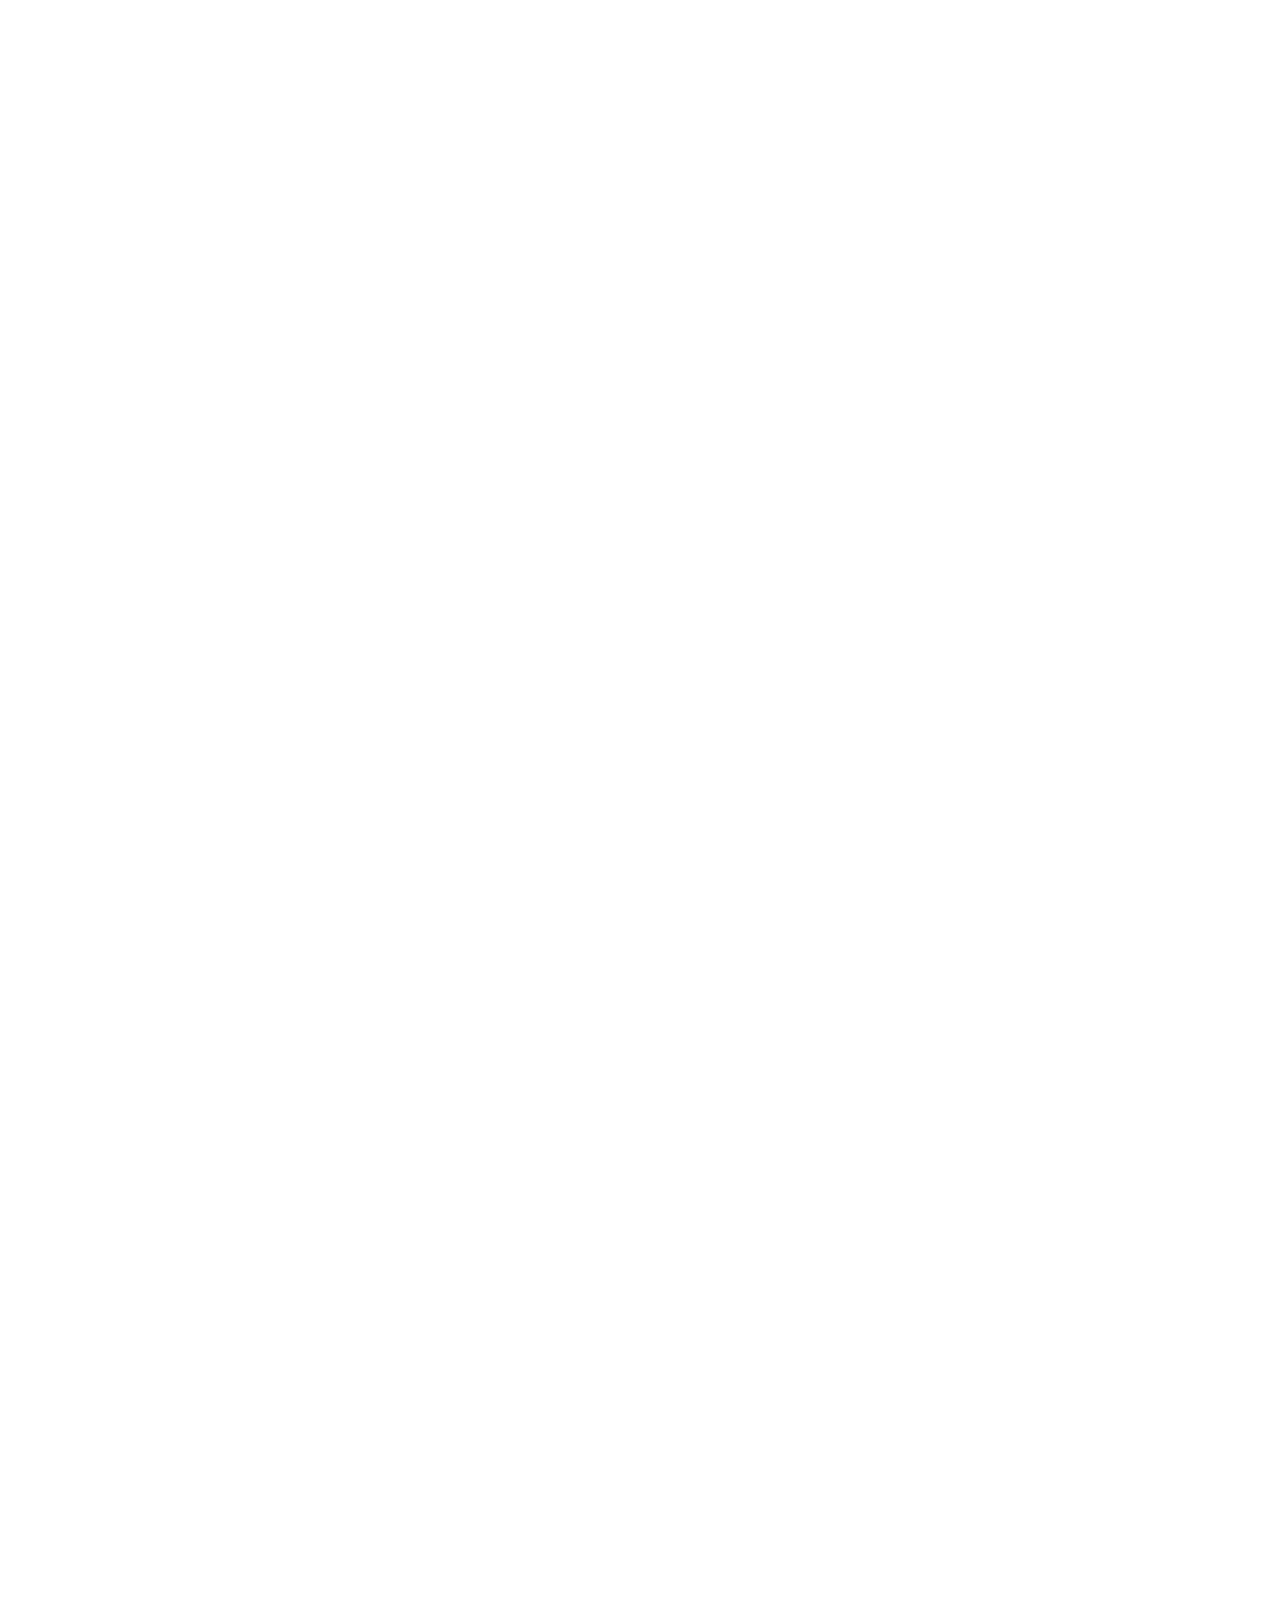
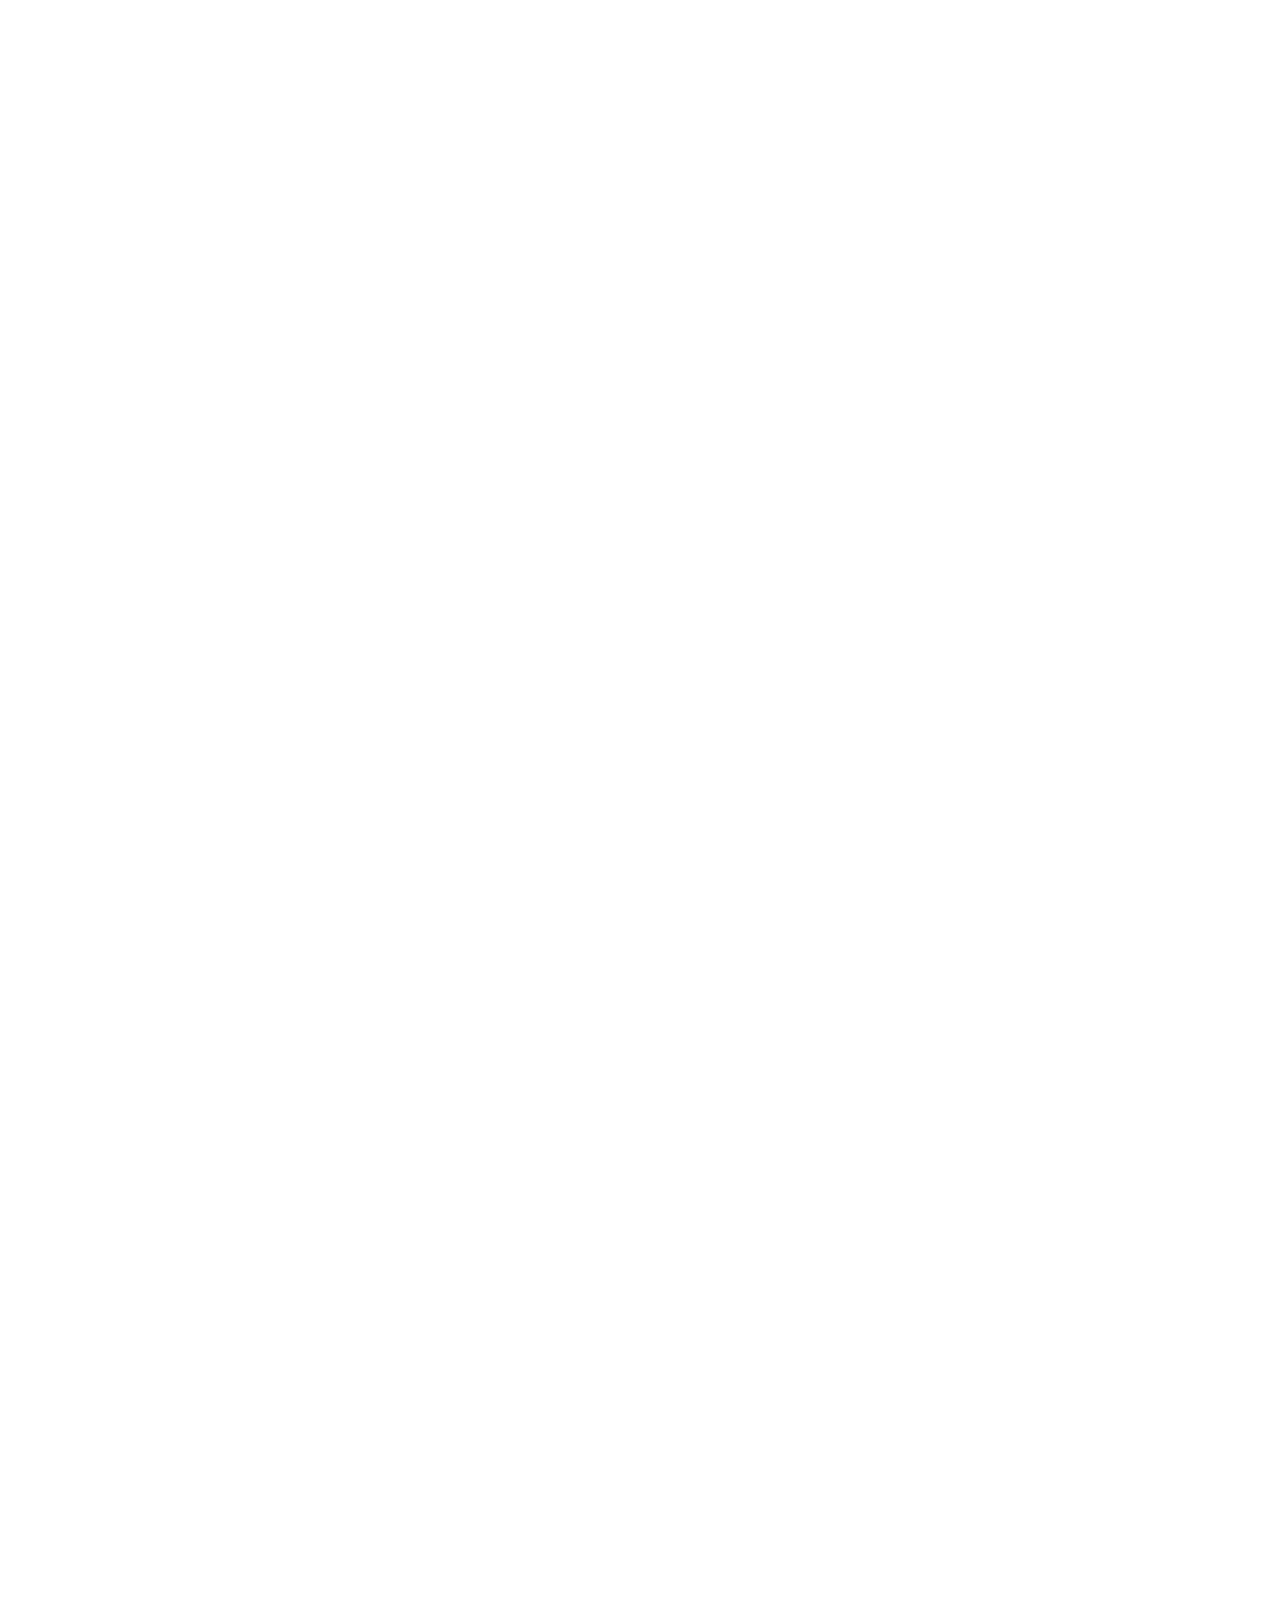
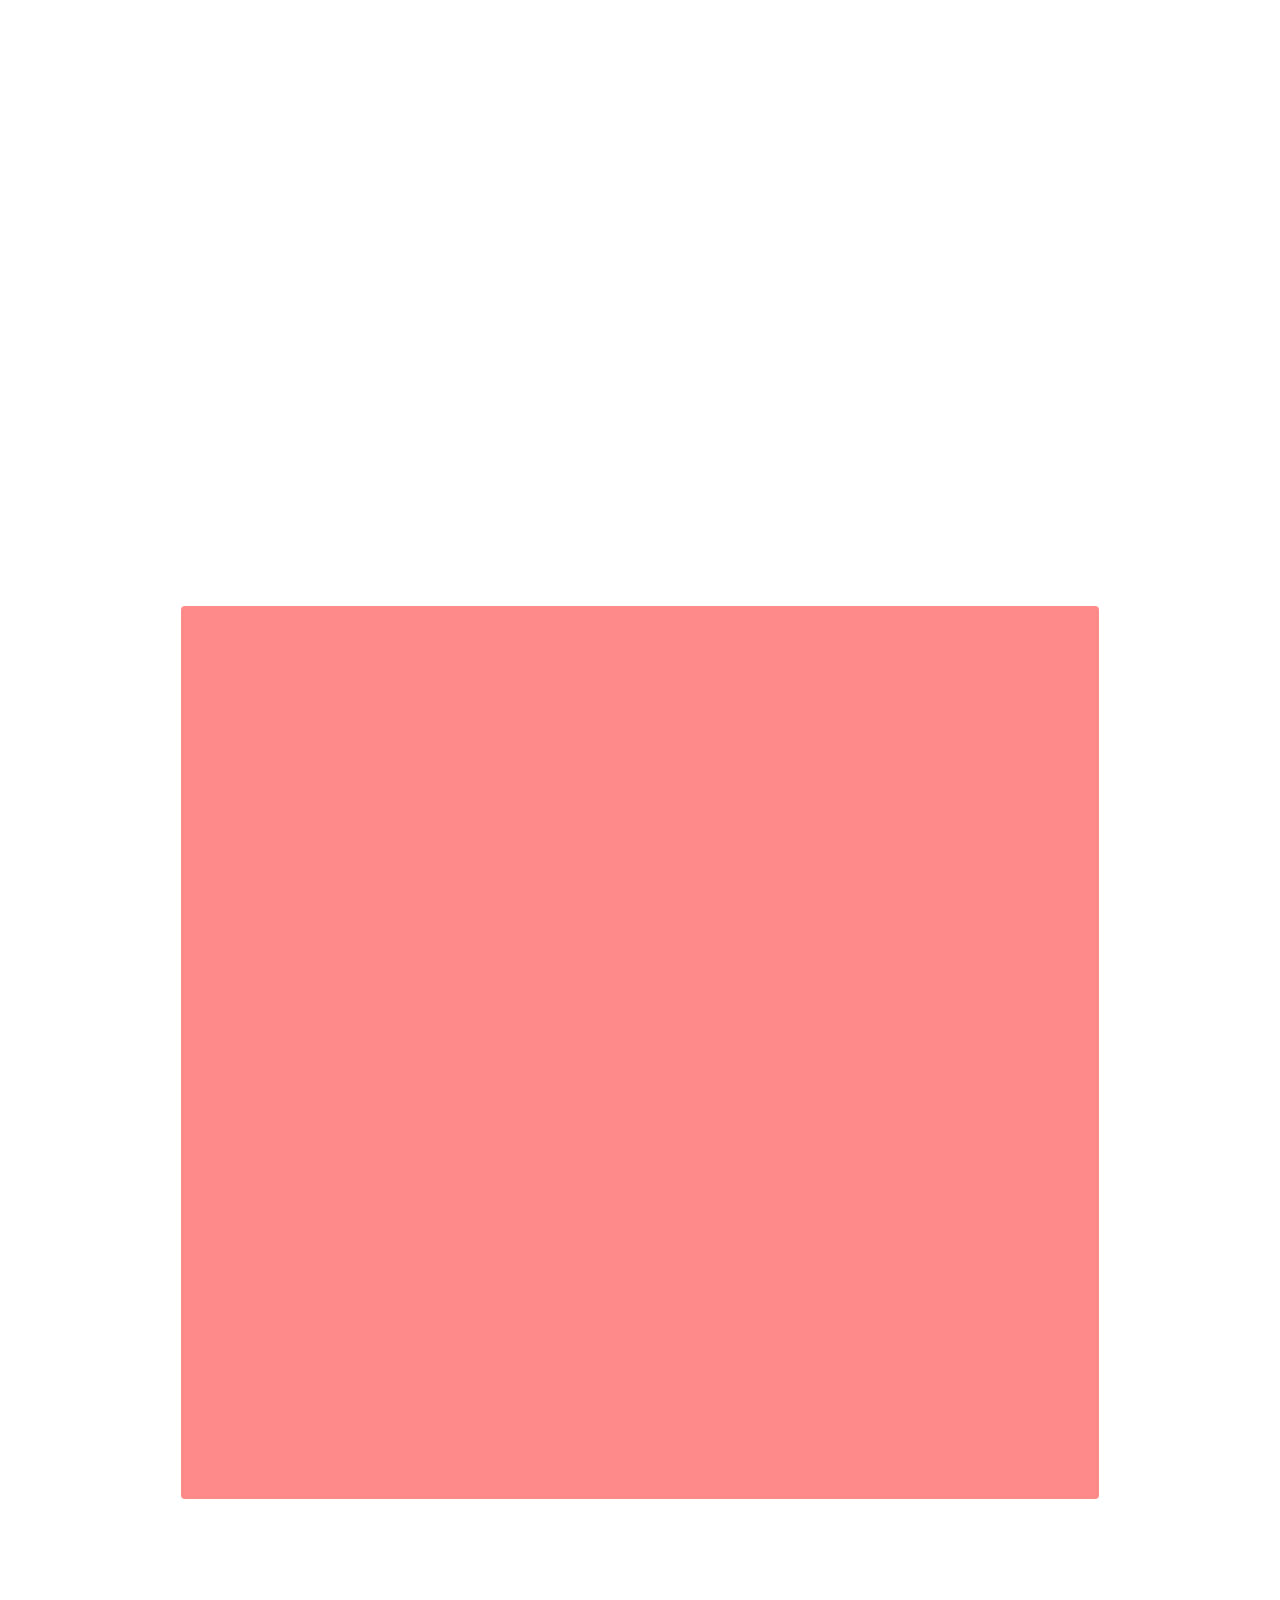
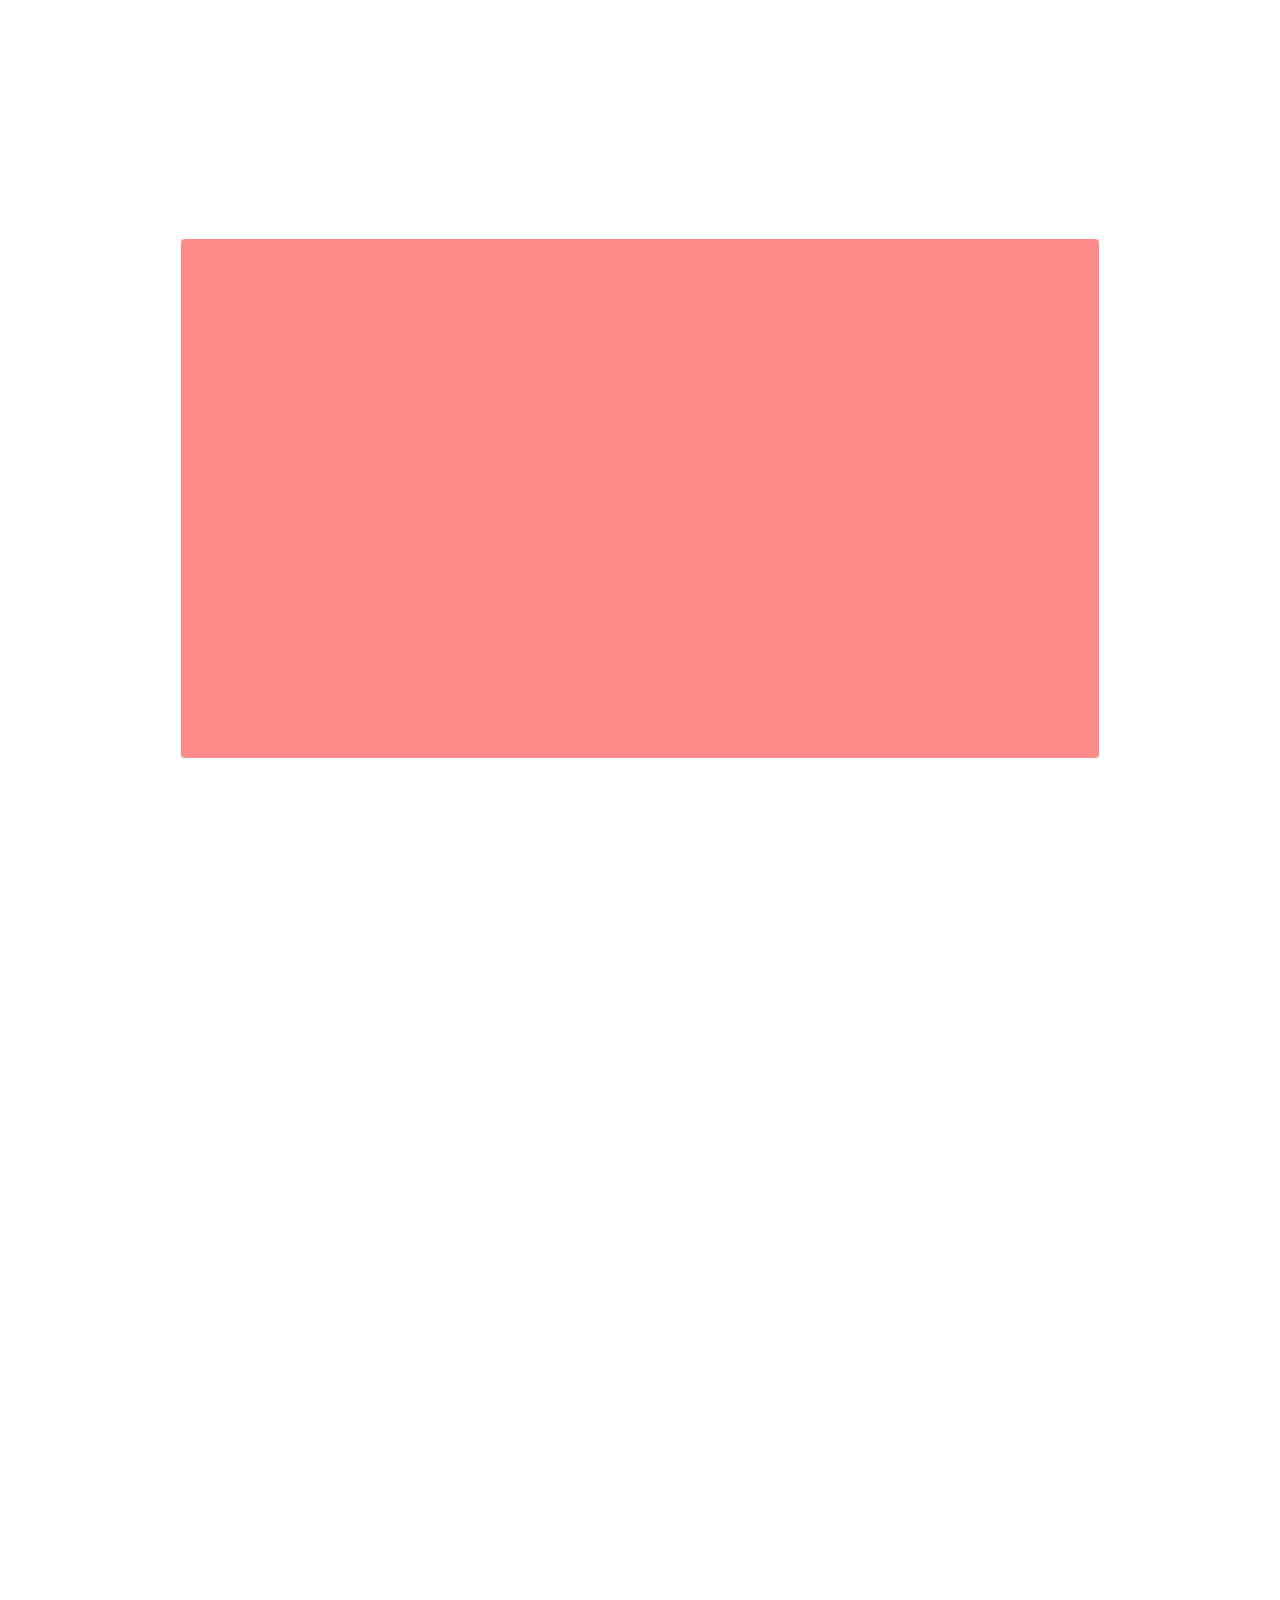
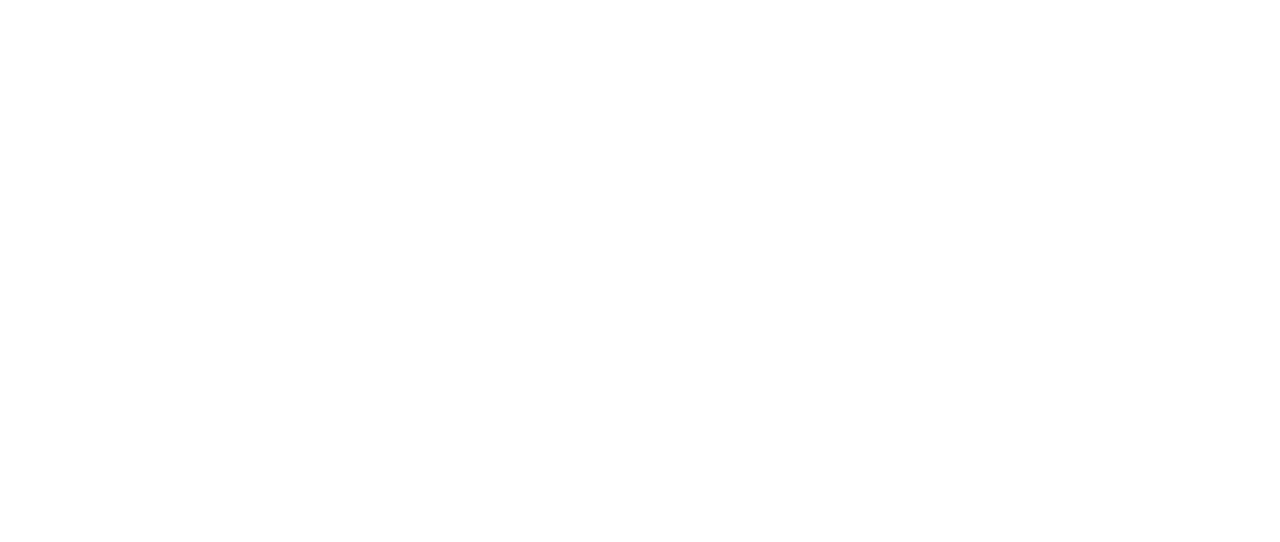
==== commit bd68f6cf: "create github pages" ====
--- a/Analysis.html
+++ b/Analysis.html
@@ -330,7 +330,7 @@
                 <div class="card-wrapper">
                     <div class="card-box align-left">
                         
-                        <p class="mbr-text mbr-fonts-style display-7">&nbsp; &nbsp; And for regions with famous travel destinations, including neighborhoods like Hollywood, Newport Beach and Laguna Beach, Airbnbs are more densely located and the price of Airbnb could vary vastly: while the majority of dots are still small, there are some dots that are particularly large and pale, meaning that Airbnbs at these places could be especially costly. Therefore, we can say that the Airbnb price in these two neighborhood groups are generally lower than the average hotel price in LA; but for visitors that are planning to stay around tourist spots, they might need to reconsider their budget limit before selecting an Airbnb.</p>
+                        <p class="mbr-text mbr-fonts-style display-7">&nbsp; &nbsp; And for regions with famous travel destinations, including neighborhoods like Hollywood, Newport Beach and Laguna Beach, Airbnbs are more densely located and the price of Airbnb could vary vastly: while the majority of dots are still small, there are some dots that are particularly large and pale, meaning that Airbnbs at these places could be especially costly. Therefore, we can say that the Airbnb price in these two neighborhood groups are generally lower than the average hotel price in LA; but for visitors that are planning to stay around tourist spots, they might need to reconsider their budget limit before selecting an Airbnb.<br><br>&nbsp; &nbsp; Therefore, we can say that the Airbnb price in these two neighborhood groups are generally lower than the average hotel price in LA; but for visitors that are planning to stay around tourist spots, they might need to reconsider their budget limit before selecting an Airbnb.<br></p>
                         
                     </div>
                 </div>
@@ -352,7 +352,7 @@
             </div>
         </div>
     </div>
-</section><section class="display-7" style="padding: 0;align-items: center;justify-content: center;flex-wrap: wrap;    align-content: center;display: flex;position: relative;height: 4rem;"><a href="https://mobiri.se/2863000" style="flex: 1 1;height: 4rem;position: absolute;width: 100%;z-index: 1;"><img alt="" style="height: 4rem;" src="[data-uri]"></a><p style="margin: 0;text-align: center;" class="display-7">Made with Mobirise &#8204;</p><a style="z-index:1" href="https://mobirise.com/website-design-software.html">Website Designing Software</a></section><script src="assets/bootstrap/js/bootstrap.bundle.min.js"></script>  <script src="assets/smoothscroll/smooth-scroll.js"></script>  <script src="assets/ytplayer/index.js"></script>  <script src="assets/dropdown/js/navbar-dropdown.js"></script>  <script src="assets/theme/js/script.js"></script>  
+</section><section class="display-7" style="padding: 0;align-items: center;justify-content: center;flex-wrap: wrap;    align-content: center;display: flex;position: relative;height: 4rem;"><a href="https://mobiri.se/2863000" style="flex: 1 1;height: 4rem;position: absolute;width: 100%;z-index: 1;"><img alt="" style="height: 4rem;" src="[data-uri]"></a><p style="margin: 0;text-align: center;" class="display-7">Created with Mobirise &#8204;</p><a style="z-index:1" href="https://mobirise.com/website-maker.html">Website Maker</a></section><script src="assets/bootstrap/js/bootstrap.bundle.min.js"></script>  <script src="assets/smoothscroll/smooth-scroll.js"></script>  <script src="assets/ytplayer/index.js"></script>  <script src="assets/dropdown/js/navbar-dropdown.js"></script>  <script src="assets/theme/js/script.js"></script>  
   
   
  <div id="scrollToTop" class="scrollToTop mbr-arrow-up"><a style="text-align: center;"><i class="mbr-arrow-up-icon mbr-arrow-up-icon-cm cm-icon cm-icon-smallarrow-up"></i></a></div>
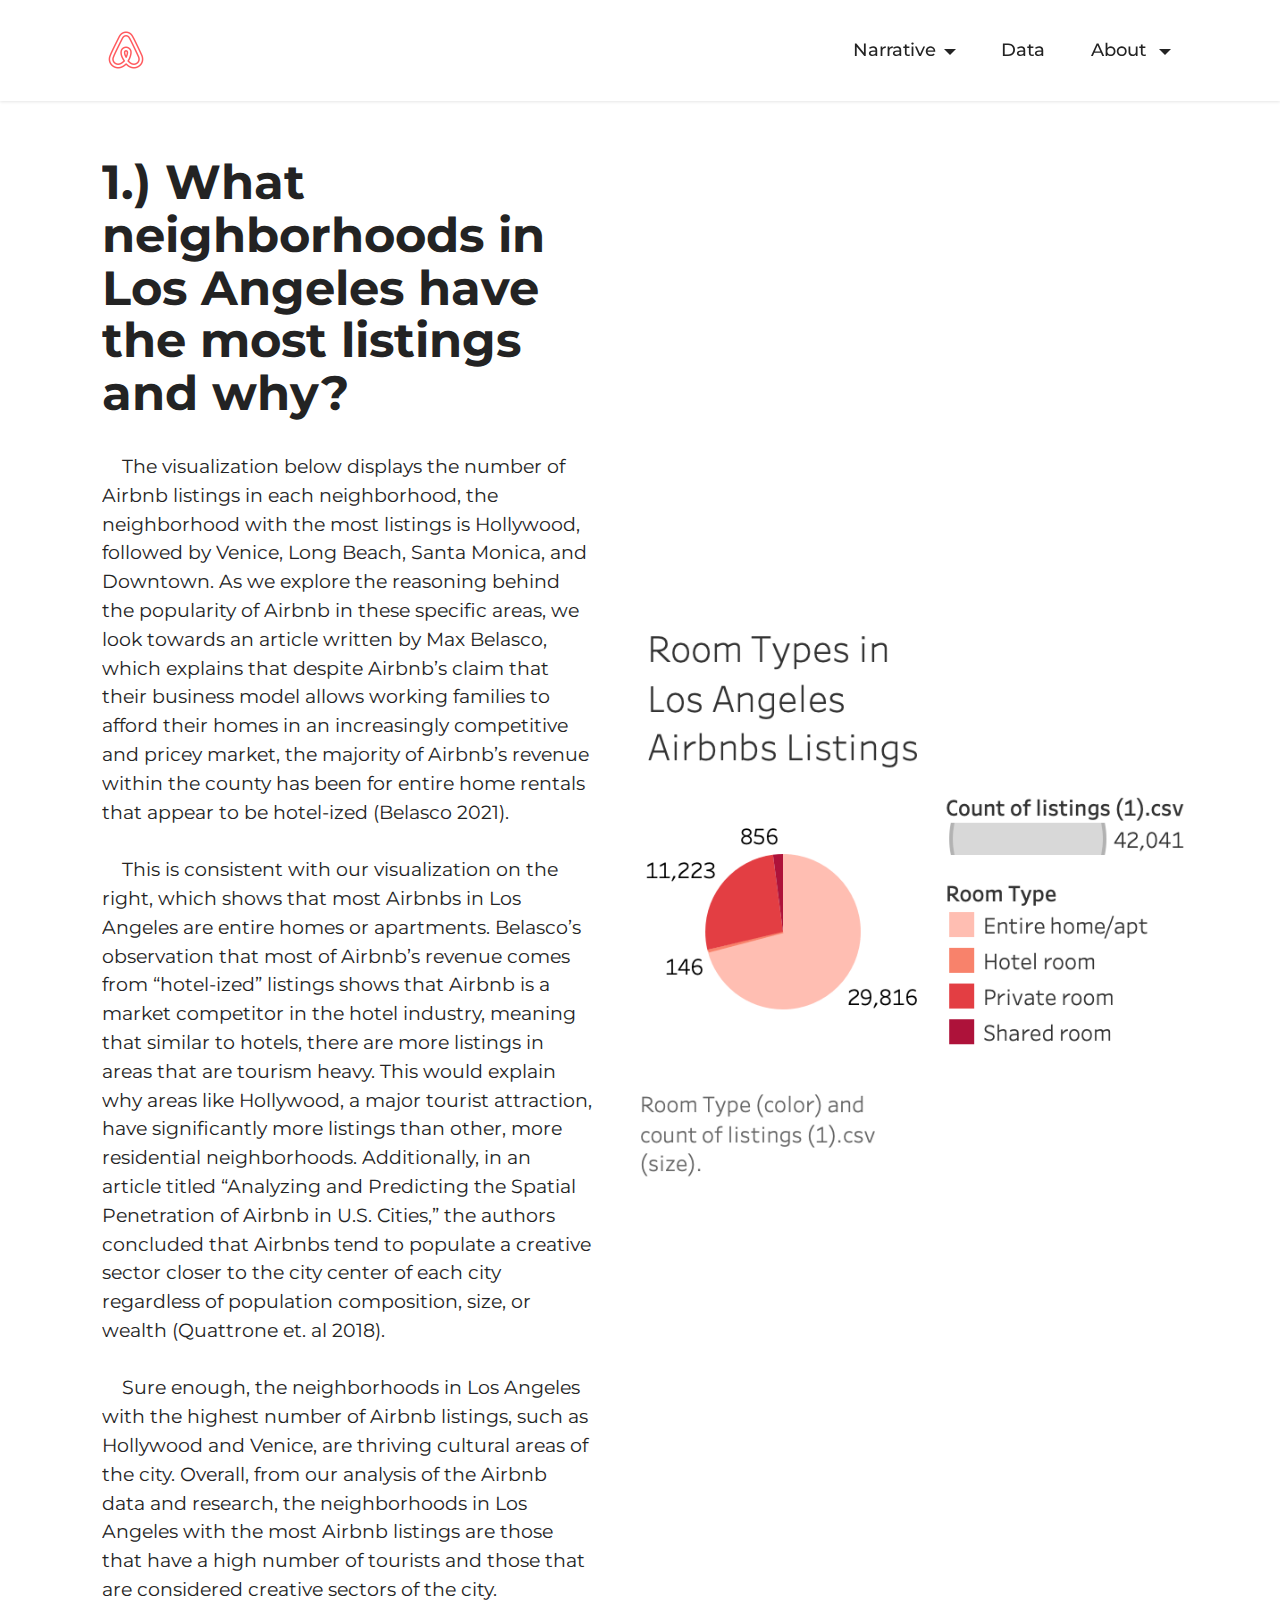
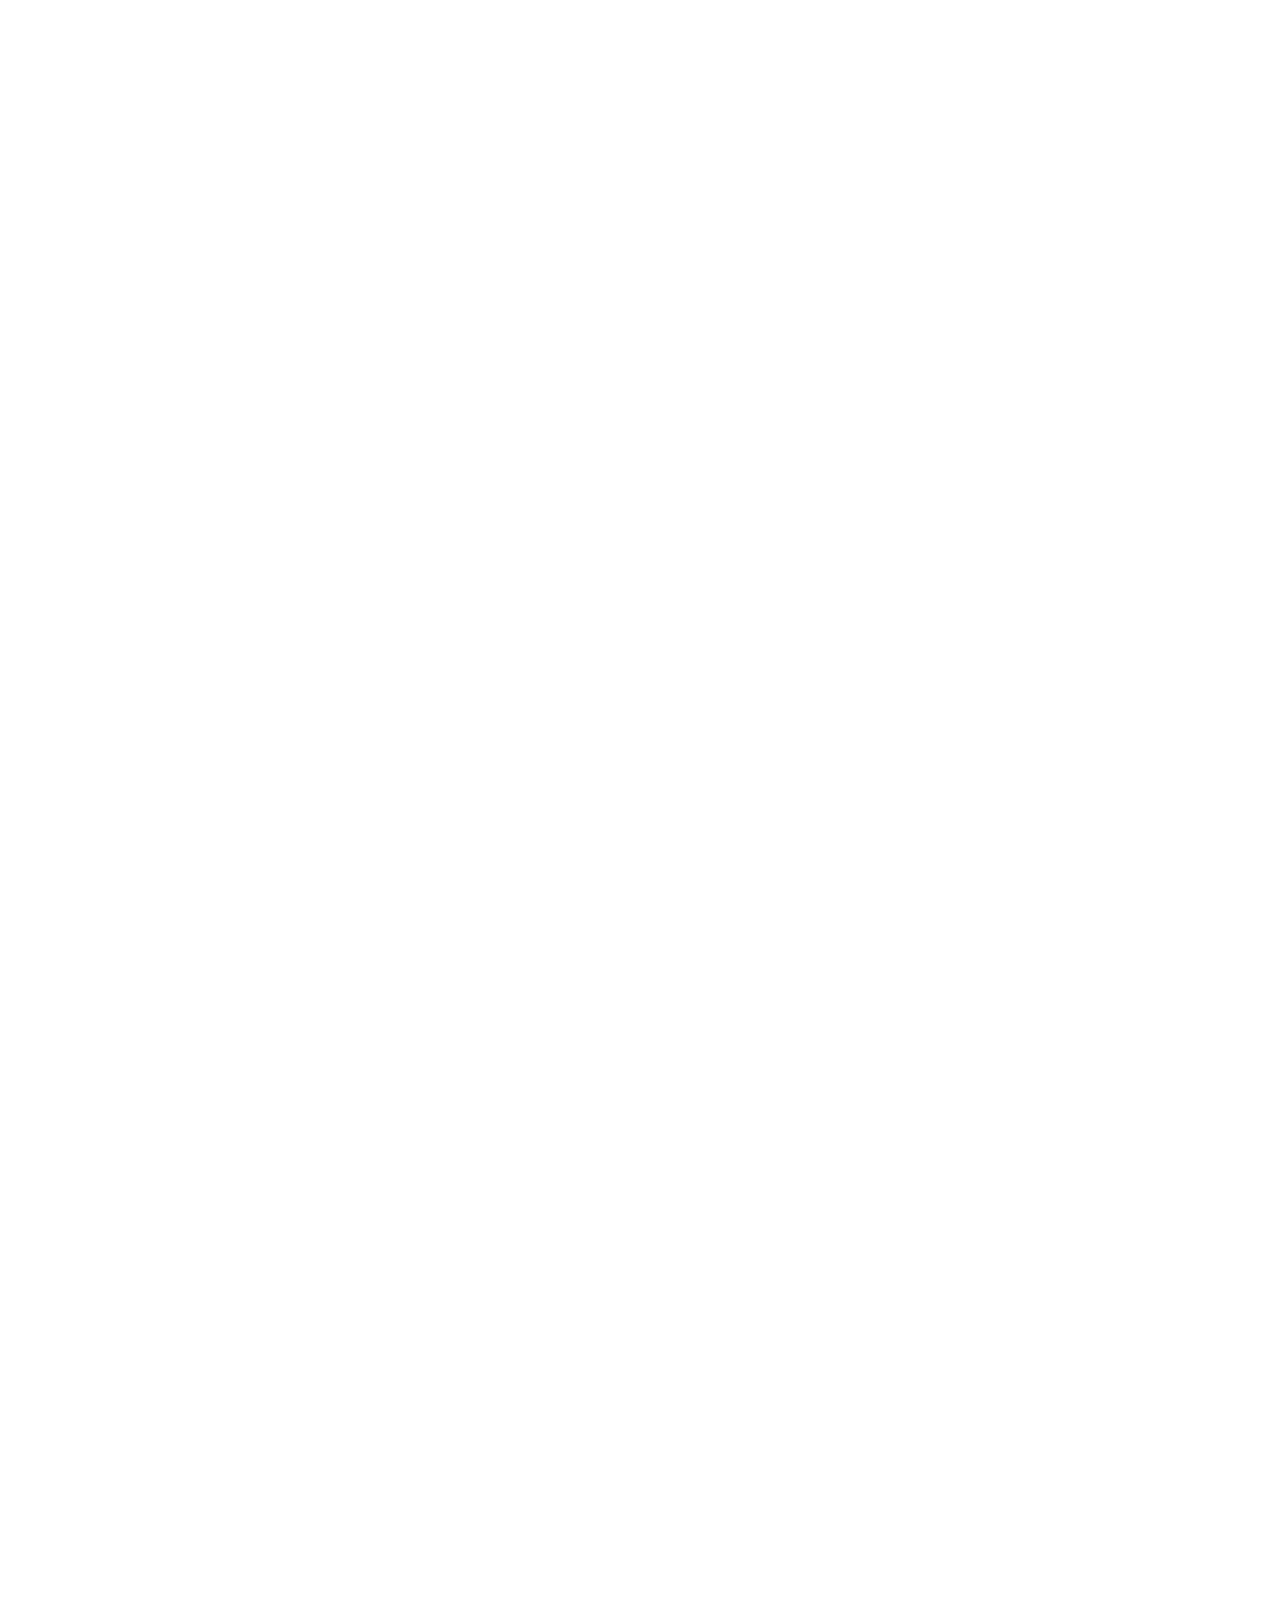
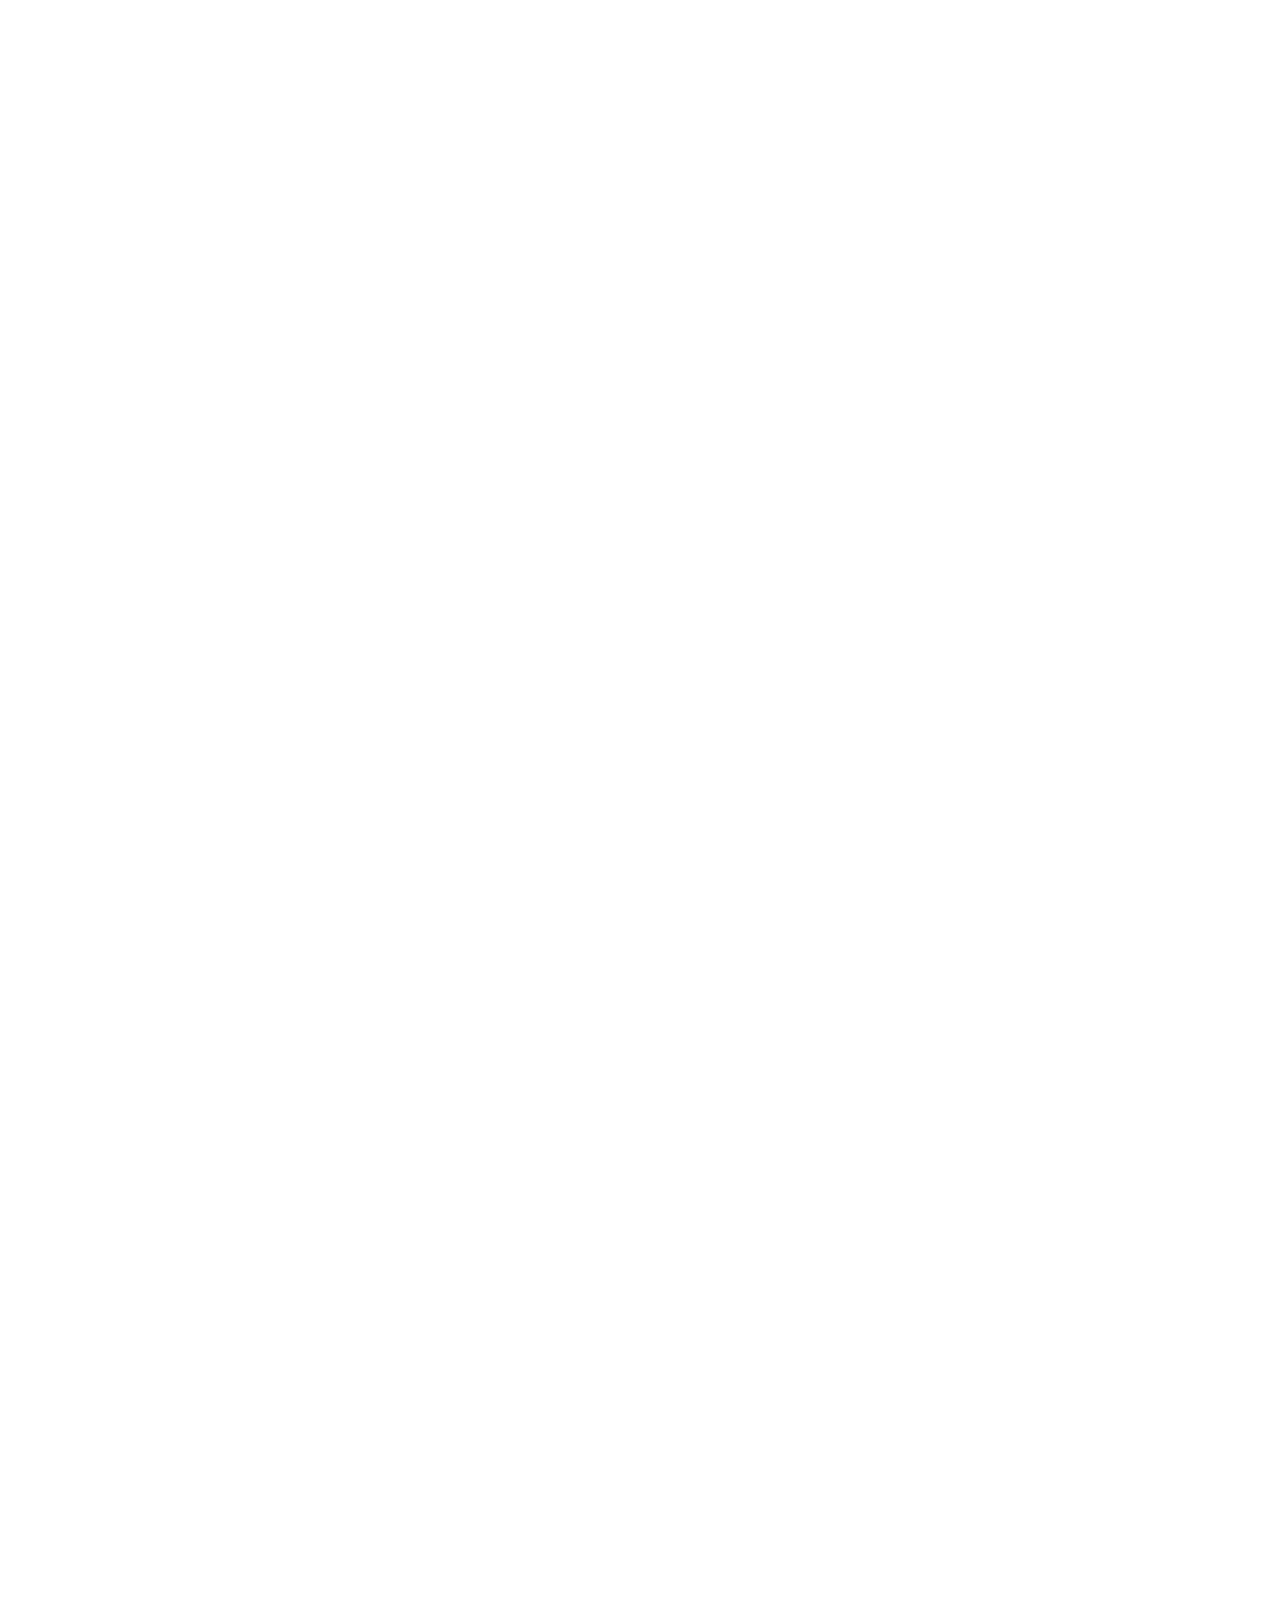
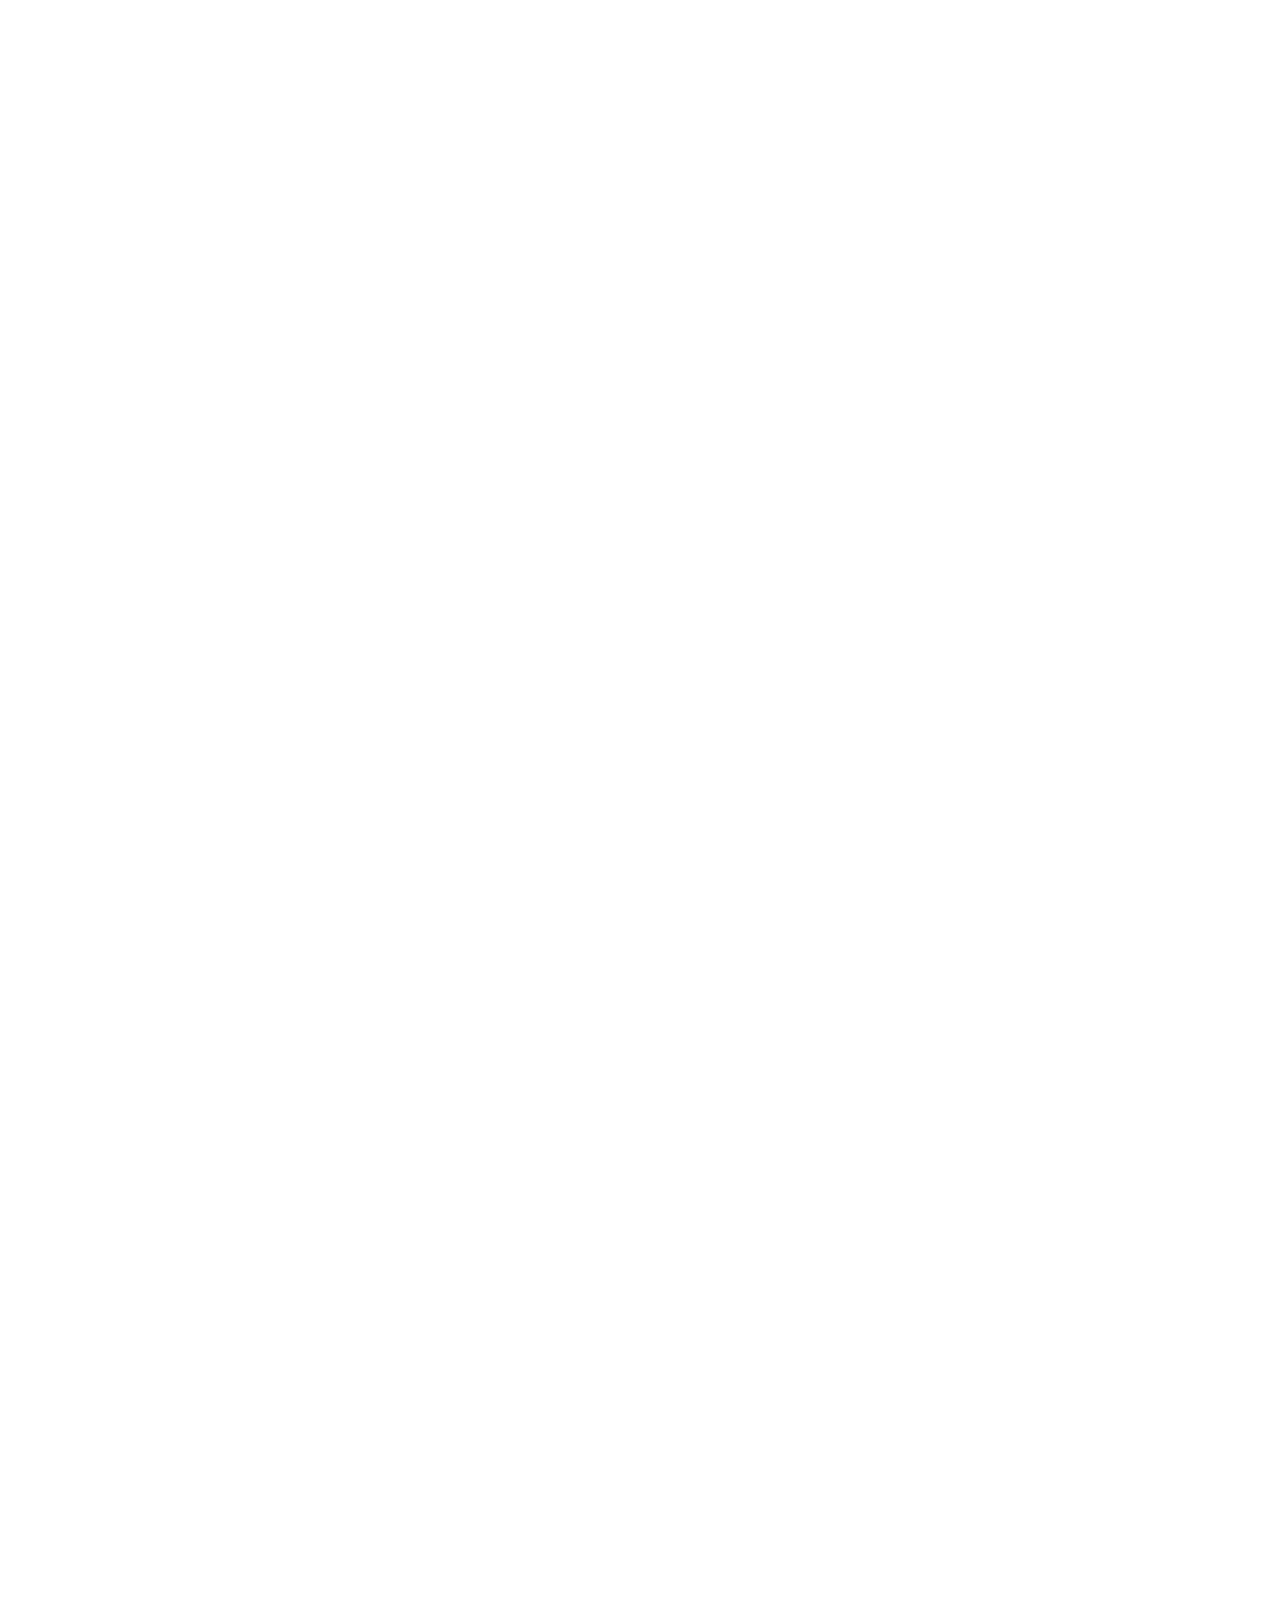
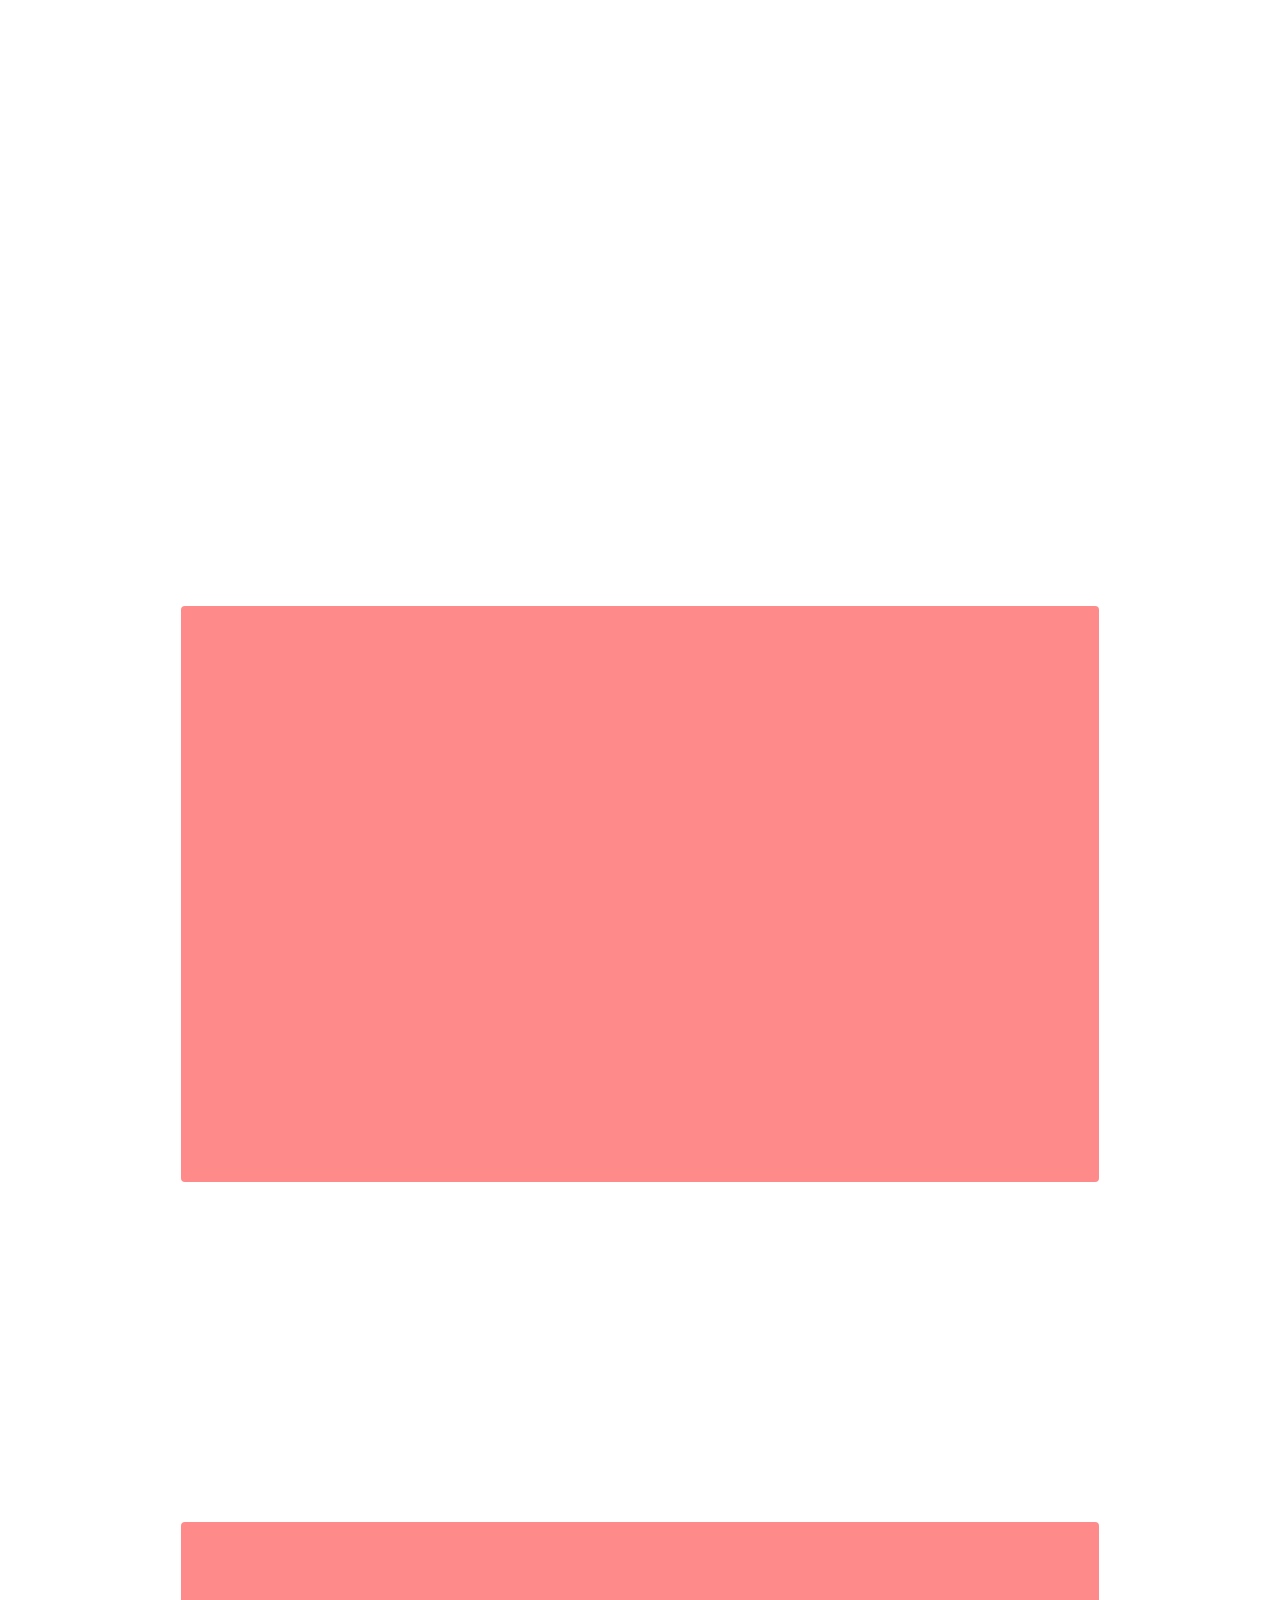
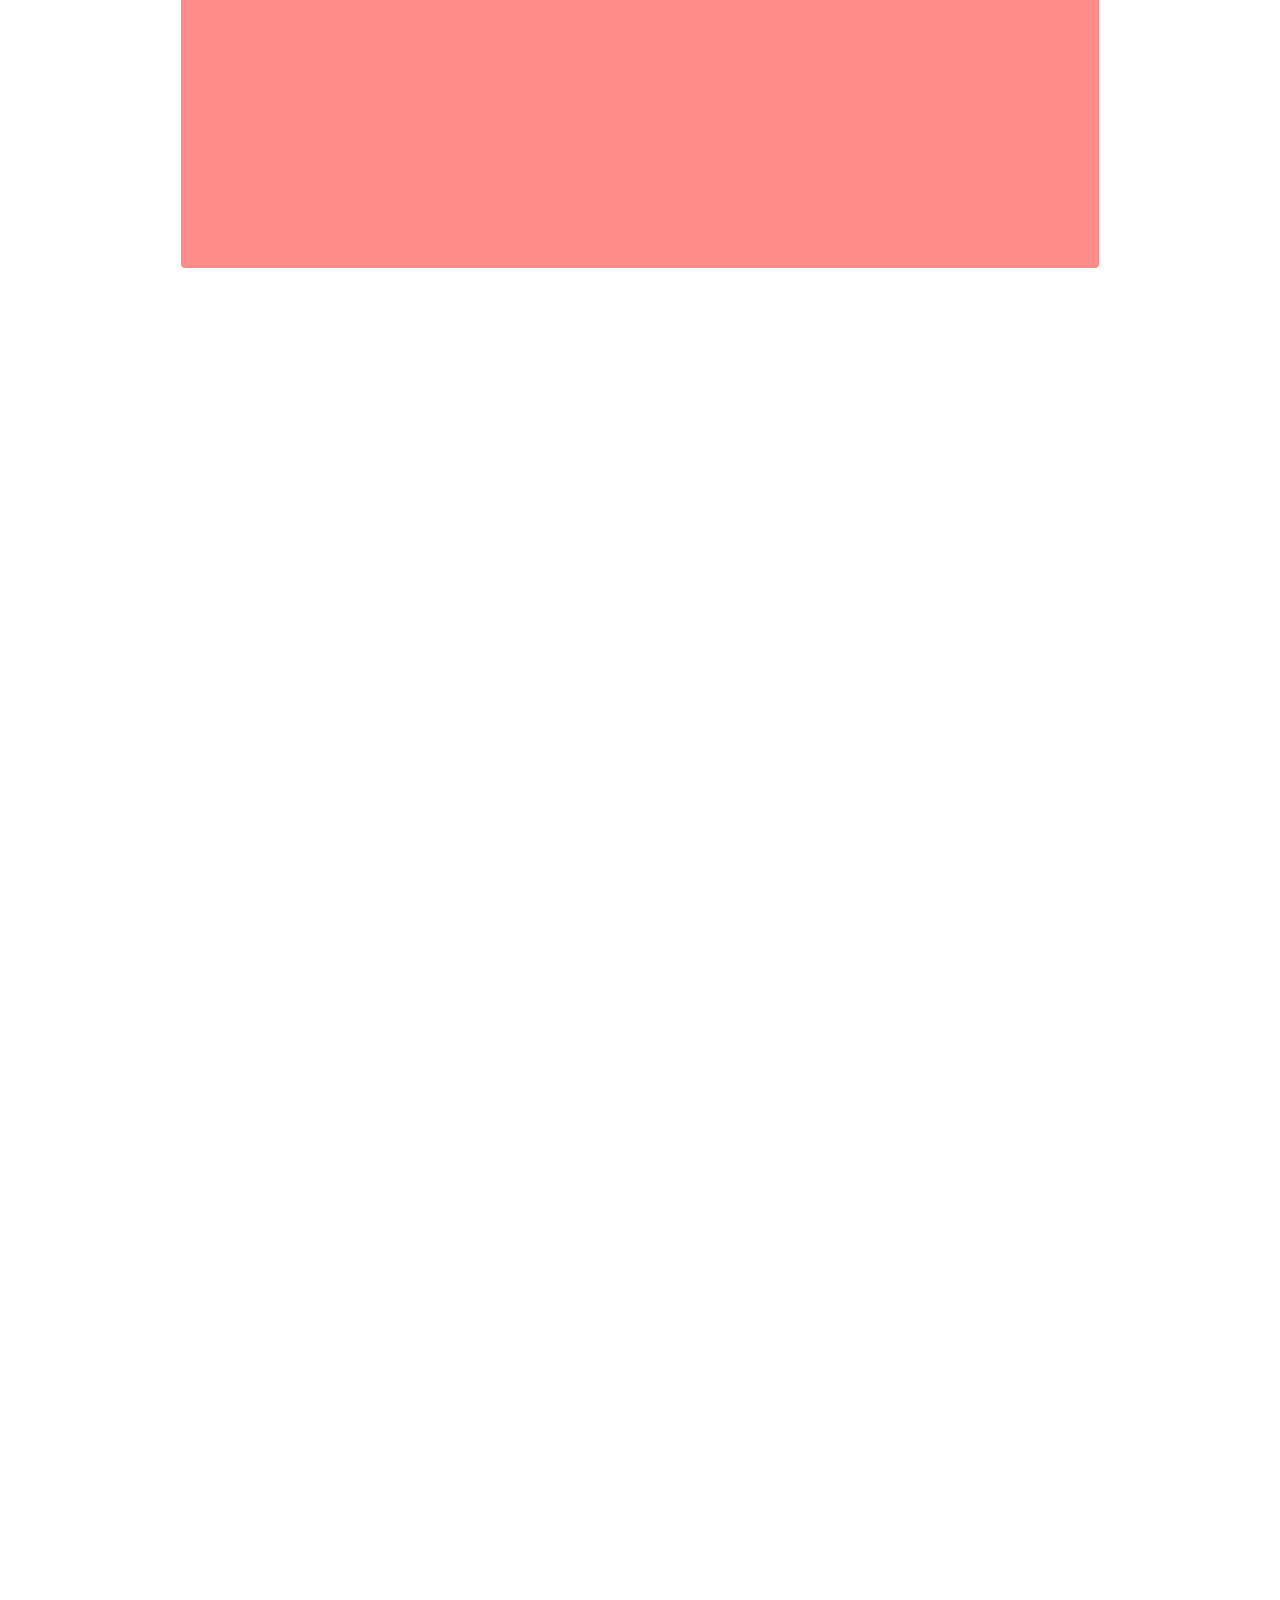
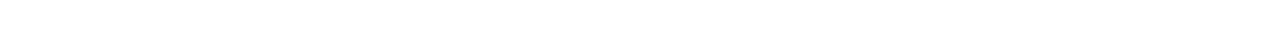
==== commit 9c5f4d3f: "create github pages" ====
--- a/Analysis.html
+++ b/Analysis.html
@@ -295,7 +295,7 @@
                 <div class="card-wrapper">
                     <div class="card-box align-left">
                         
-                        <p class="mbr-text mbr-fonts-style display-7">&nbsp; &nbsp; The map above presents the Airbnb price for each neighborhood in Los Angeles. Each dot represents the Airbnb household at that particular location, and for each dot, we have its precise location, neighborhood, neighborhood group, and the price listed. <br><br>&nbsp; &nbsp; The color for each dot indicates which neighborhood group this Airbnb is located in, and the smaller the size of the dot is, the lower the price of that Airbnb household is. Since the average hotel price in Los Angeles falls in the range from $73 to $288, with an average of $135, having dots on the map with the smallest size indicates that the Airbnb at that location would have a price equal to or lower than $135, which is the average hotel price in LA. <br><br>&nbsp; &nbsp; From the map above, we can see that most of the dots have the smallest size and they seem to disperse equally throughout each neighborhood group, which means the majority of Airbnbs in LA have a price lower than the average hotel price, and these low-priced Airbnbs are equally located in each neighborhood group. And for regions with famous travel destinations, including neighborhoods like Hollywood, Newport Beach and Laguna Beach, Airbnbs are more densely located and the price of Airbnb could vary vastly: while the majority of dots are still small, there are some dots that are particularly large and pale, meaning that Airbnbs at these places could be especially costly. <br><br>&nbsp; &nbsp; Therefore, we can say that the Airbnb price in these two neighborhood groups are generally lower than the average hotel price in LA; but for visitors that are planning to stay around tourist spots, they might need to reconsider their budget limit before selecting an Airbnb.&nbsp;<br></p>
+                        <p class="mbr-text mbr-fonts-style display-7">&nbsp; The map above presents the Airbnb price for each neighborhood in Los Angeles. Each dot represents the Airbnb household at that particular location, and for each dot, we have its precise location, neighborhood, neighborhood group, and the price listed. The color for each dot indicates which neighborhood group this Airbnb is located in, and the smaller the size of the dot is, the lower the price of that Airbnb household is. Since the average hotel price in Los Angeles falls in the range from $73 to $288, with an average of $135, having dots on the map with the smallest size indicates that the Airbnb at that location would have a price equal to or lower than $135, which is the average hotel price in LA. <br><br>&nbsp; With a closer look to the map, we notice that most of the dots have the smallest size and Airbnb price of at most $135, and they seem to disperse equally throughout each neighborhood group, which means the majority of Airbnbs in LA have a price lower than the average hotel price, and these low-priced Airbnbs are equally located in each neighborhood group.&nbsp;<br></p>
                         
                     </div>
                 </div>
@@ -330,7 +330,7 @@
                 <div class="card-wrapper">
                     <div class="card-box align-left">
                         
-                        <p class="mbr-text mbr-fonts-style display-7">&nbsp; &nbsp; And for regions with famous travel destinations, including neighborhoods like Hollywood, Newport Beach and Laguna Beach, Airbnbs are more densely located and the price of Airbnb could vary vastly: while the majority of dots are still small, there are some dots that are particularly large and pale, meaning that Airbnbs at these places could be especially costly. Therefore, we can say that the Airbnb price in these two neighborhood groups are generally lower than the average hotel price in LA; but for visitors that are planning to stay around tourist spots, they might need to reconsider their budget limit before selecting an Airbnb.<br><br>&nbsp; &nbsp; Therefore, we can say that the Airbnb price in these two neighborhood groups are generally lower than the average hotel price in LA; but for visitors that are planning to stay around tourist spots, they might need to reconsider their budget limit before selecting an Airbnb.<br></p>
+                        <p class="mbr-text mbr-fonts-style display-7">&nbsp; &nbsp; And for regions with famous travel destinations, including neighborhoods like Hollywood and Malibu, Airbnbs are more densely located and the price of Airbnb could vary vastly: while the majority of dots are still small, there are some dots that are particularly large, meaning that Airbnbs at these places could be especially costly. Therefore, we can say that the Airbnb prices are generally lower than the average hotel price in LA; but for visitors that are planning to stay around tourist spots, they might need to reconsider their budget limit before selecting an Airbnb.<br></p>
                         
                     </div>
                 </div>
@@ -352,7 +352,7 @@
             </div>
         </div>
     </div>
-</section><section class="display-7" style="padding: 0;align-items: center;justify-content: center;flex-wrap: wrap;    align-content: center;display: flex;position: relative;height: 4rem;"><a href="https://mobiri.se/2863000" style="flex: 1 1;height: 4rem;position: absolute;width: 100%;z-index: 1;"><img alt="" style="height: 4rem;" src="[data-uri]"></a><p style="margin: 0;text-align: center;" class="display-7">Created with Mobirise &#8204;</p><a style="z-index:1" href="https://mobirise.com/website-maker.html">Website Maker</a></section><script src="assets/bootstrap/js/bootstrap.bundle.min.js"></script>  <script src="assets/smoothscroll/smooth-scroll.js"></script>  <script src="assets/ytplayer/index.js"></script>  <script src="assets/dropdown/js/navbar-dropdown.js"></script>  <script src="assets/theme/js/script.js"></script>  
+</section><section class="display-7" style="padding: 0;align-items: center;justify-content: center;flex-wrap: wrap;    align-content: center;display: flex;position: relative;height: 4rem;"><a href="https://mobiri.se/2863000" style="flex: 1 1;height: 4rem;position: absolute;width: 100%;z-index: 1;"><img alt="" style="height: 4rem;" src="[data-uri]"></a><p style="margin: 0;text-align: center;" class="display-7">Designed with Mobirise &#8204;</p><a style="z-index:1" href="https://mobirise.com/website-maker.html">Website Maker</a></section><script src="assets/bootstrap/js/bootstrap.bundle.min.js"></script>  <script src="assets/smoothscroll/smooth-scroll.js"></script>  <script src="assets/ytplayer/index.js"></script>  <script src="assets/dropdown/js/navbar-dropdown.js"></script>  <script src="assets/theme/js/script.js"></script>  
   
   
  <div id="scrollToTop" class="scrollToTop mbr-arrow-up"><a style="text-align: center;"><i class="mbr-arrow-up-icon mbr-arrow-up-icon-cm cm-icon cm-icon-smallarrow-up"></i></a></div>
--- a/assets/mobirise/css/mbr-additional.css
+++ b/assets/mobirise/css/mbr-additional.css
@@ -2707,6 +2707,8 @@
 }
 .cid-tgw9stPcYs .card-wrap .image-wrap img {
   width: 100%;
+  height: 500px;
+  object-fit: cover;
 }
 @media (min-width: 768px) {
   .cid-tgw9stPcYs .card-wrap .content-wrap {
@@ -2785,6 +2787,8 @@
 }
 .cid-tgT31wNxMD .card-wrap .image-wrap img {
   width: 100%;
+  height: 500px;
+  object-fit: cover;
 }
 @media (min-width: 768px) {
   .cid-tgT31wNxMD .card-wrap .content-wrap {
@@ -3267,7 +3271,7 @@
   text-align: center;
 }
 .cid-tgvTaag8pi {
-  background-image: url("../../../assets/images/pexels-photo-3850263-2000x1333.jpg");
+  background-image: url("../../../assets/images/106797769-1605565327344-2019-04-24t104021z-1106536671-rc17b19363a0-rtrmadp-3-airbnb-hollywood-2000x1334.jpg");
 }
 .cid-tgvTaag8pi .mbr-fallback-image.disabled {
   display: none;
@@ -3300,12 +3304,12 @@
   color: #ffffff;
 }
 .cid-tgvTaag8pi .mbr-section-title {
-  color: #ffffff;
+  color: #000000;
 }
 .cid-tgvTaag8pi .mbr-text,
 .cid-tgvTaag8pi .mbr-section-btn,
 .cid-tgvTaag8pi .social-row {
-  color: #ffffff;
+  color: #000000;
   text-align: left;
 }
 .cid-tgvYgkCm1e {
--- a/assets/mobirise/css/mbr-additional.css
+++ b/assets/mobirise/css/mbr-additional.css
@@ -2707,6 +2707,8 @@
 }
 .cid-tgw9stPcYs .card-wrap .image-wrap img {
   width: 100%;
+  height: 500px;
+  object-fit: cover;
 }
 @media (min-width: 768px) {
   .cid-tgw9stPcYs .card-wrap .content-wrap {
@@ -2785,6 +2787,8 @@
 }
 .cid-tgT31wNxMD .card-wrap .image-wrap img {
   width: 100%;
+  height: 500px;
+  object-fit: cover;
 }
 @media (min-width: 768px) {
   .cid-tgT31wNxMD .card-wrap .content-wrap {
@@ -3267,7 +3271,7 @@
   text-align: center;
 }
 .cid-tgvTaag8pi {
-  background-image: url("../../../assets/images/pexels-photo-3850263-2000x1333.jpg");
+  background-image: url("../../../assets/images/106797769-1605565327344-2019-04-24t104021z-1106536671-rc17b19363a0-rtrmadp-3-airbnb-hollywood-2000x1334.jpg");
 }
 .cid-tgvTaag8pi .mbr-fallback-image.disabled {
   display: none;
@@ -3300,12 +3304,12 @@
   color: #ffffff;
 }
 .cid-tgvTaag8pi .mbr-section-title {
-  color: #ffffff;
+  color: #000000;
 }
 .cid-tgvTaag8pi .mbr-text,
 .cid-tgvTaag8pi .mbr-section-btn,
 .cid-tgvTaag8pi .social-row {
-  color: #ffffff;
+  color: #000000;
   text-align: left;
 }
 .cid-tgvYgkCm1e {
